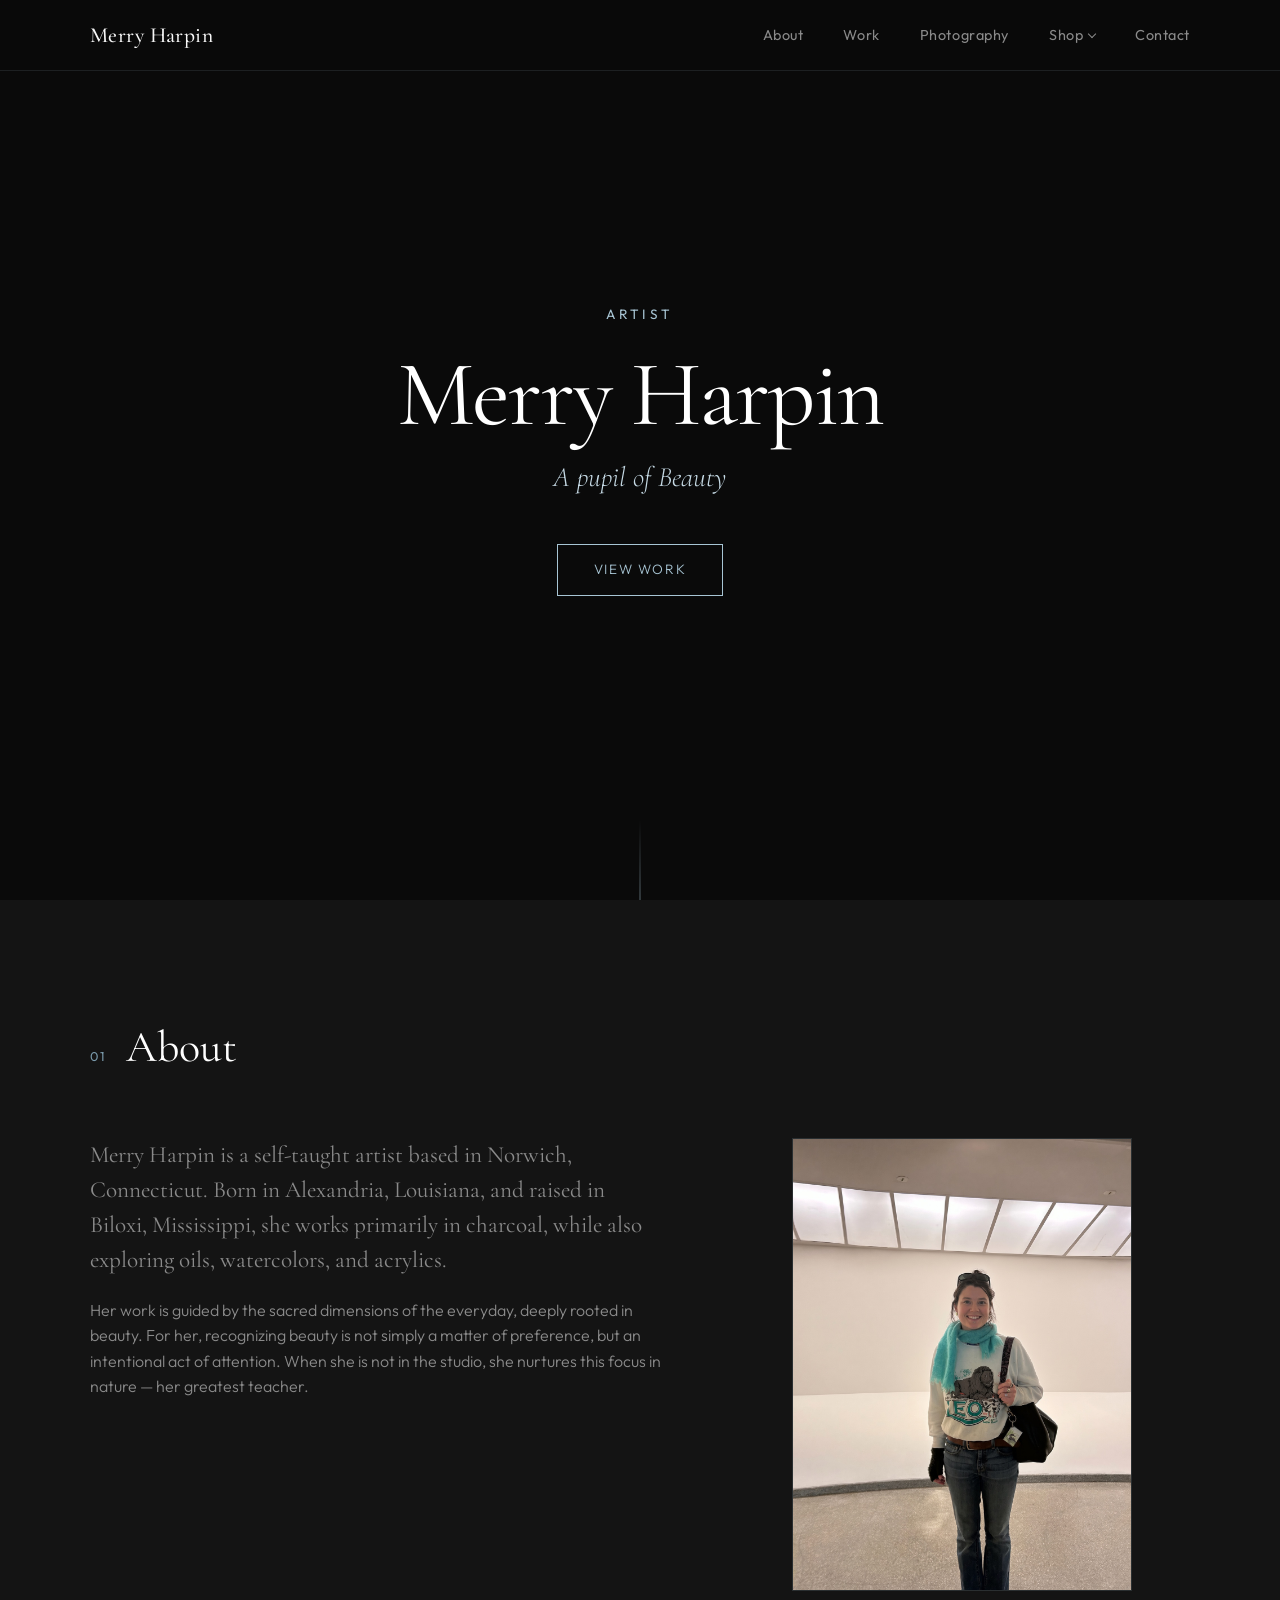
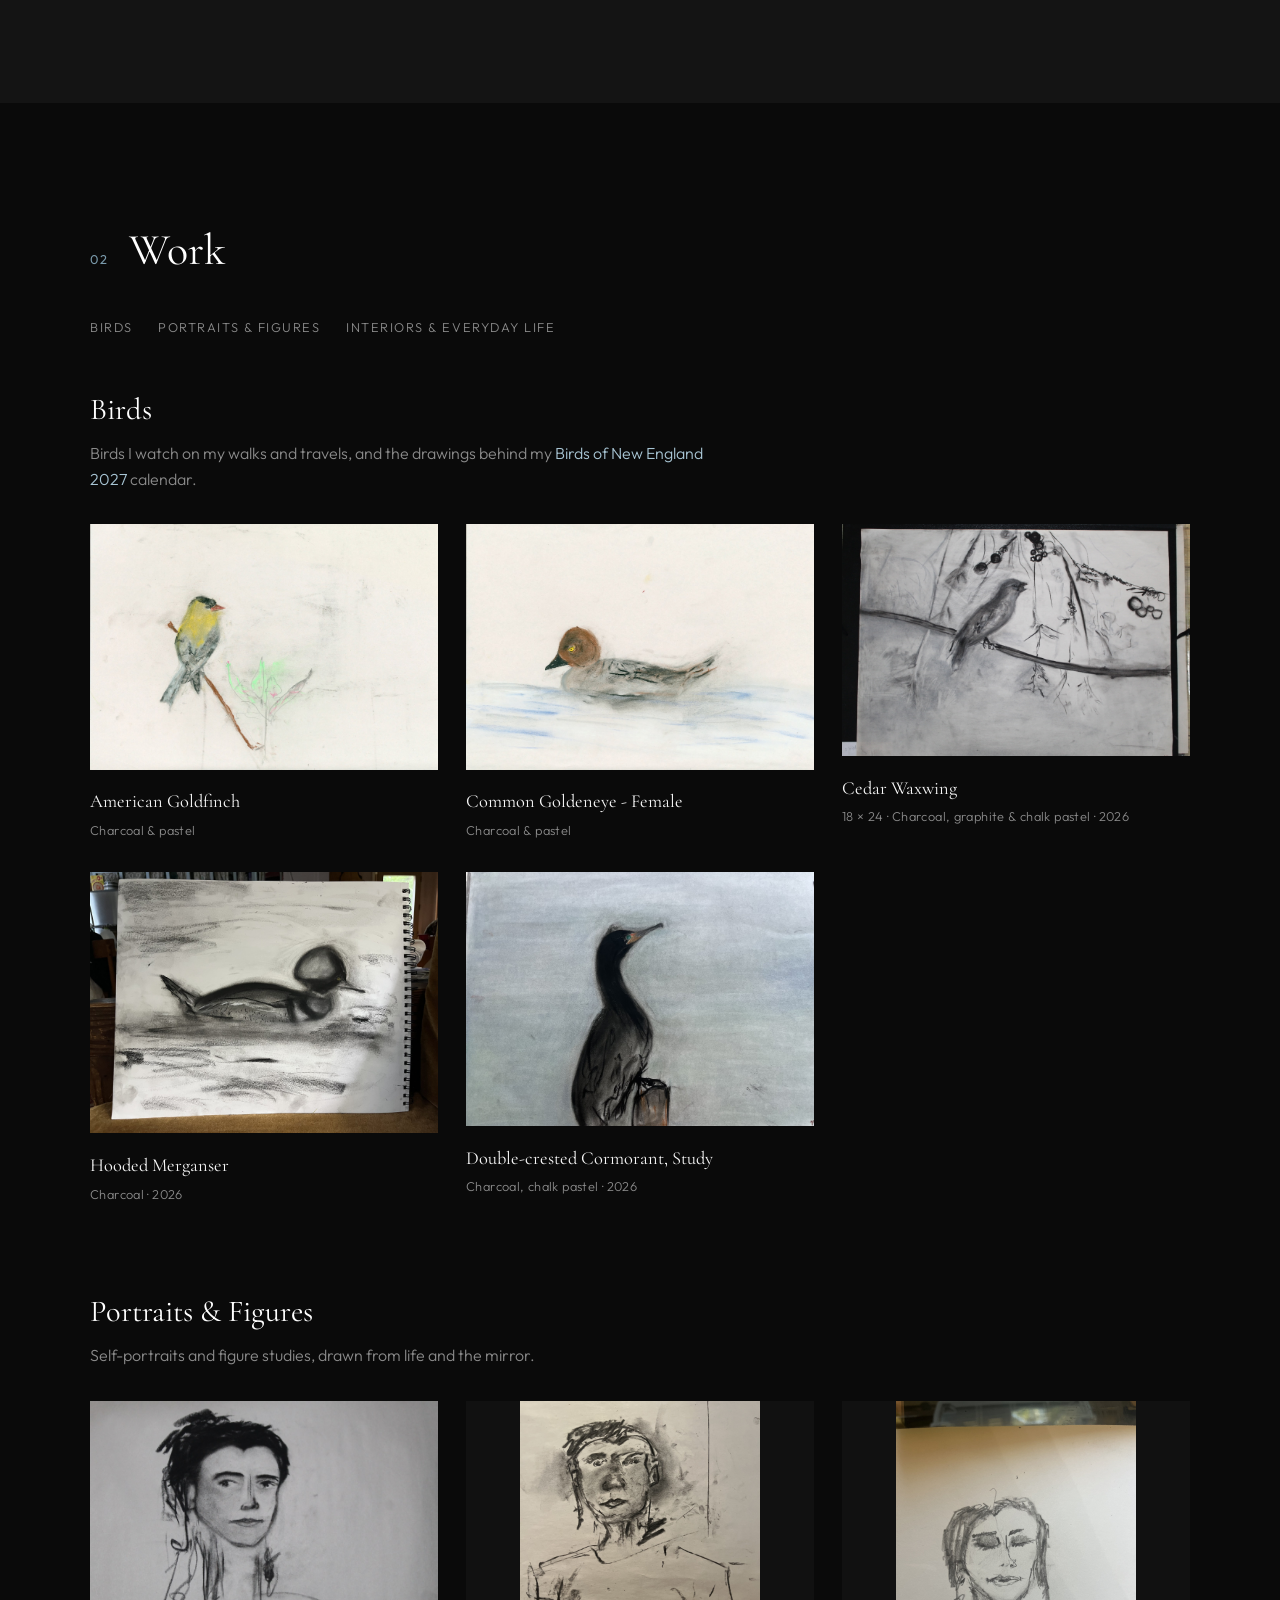
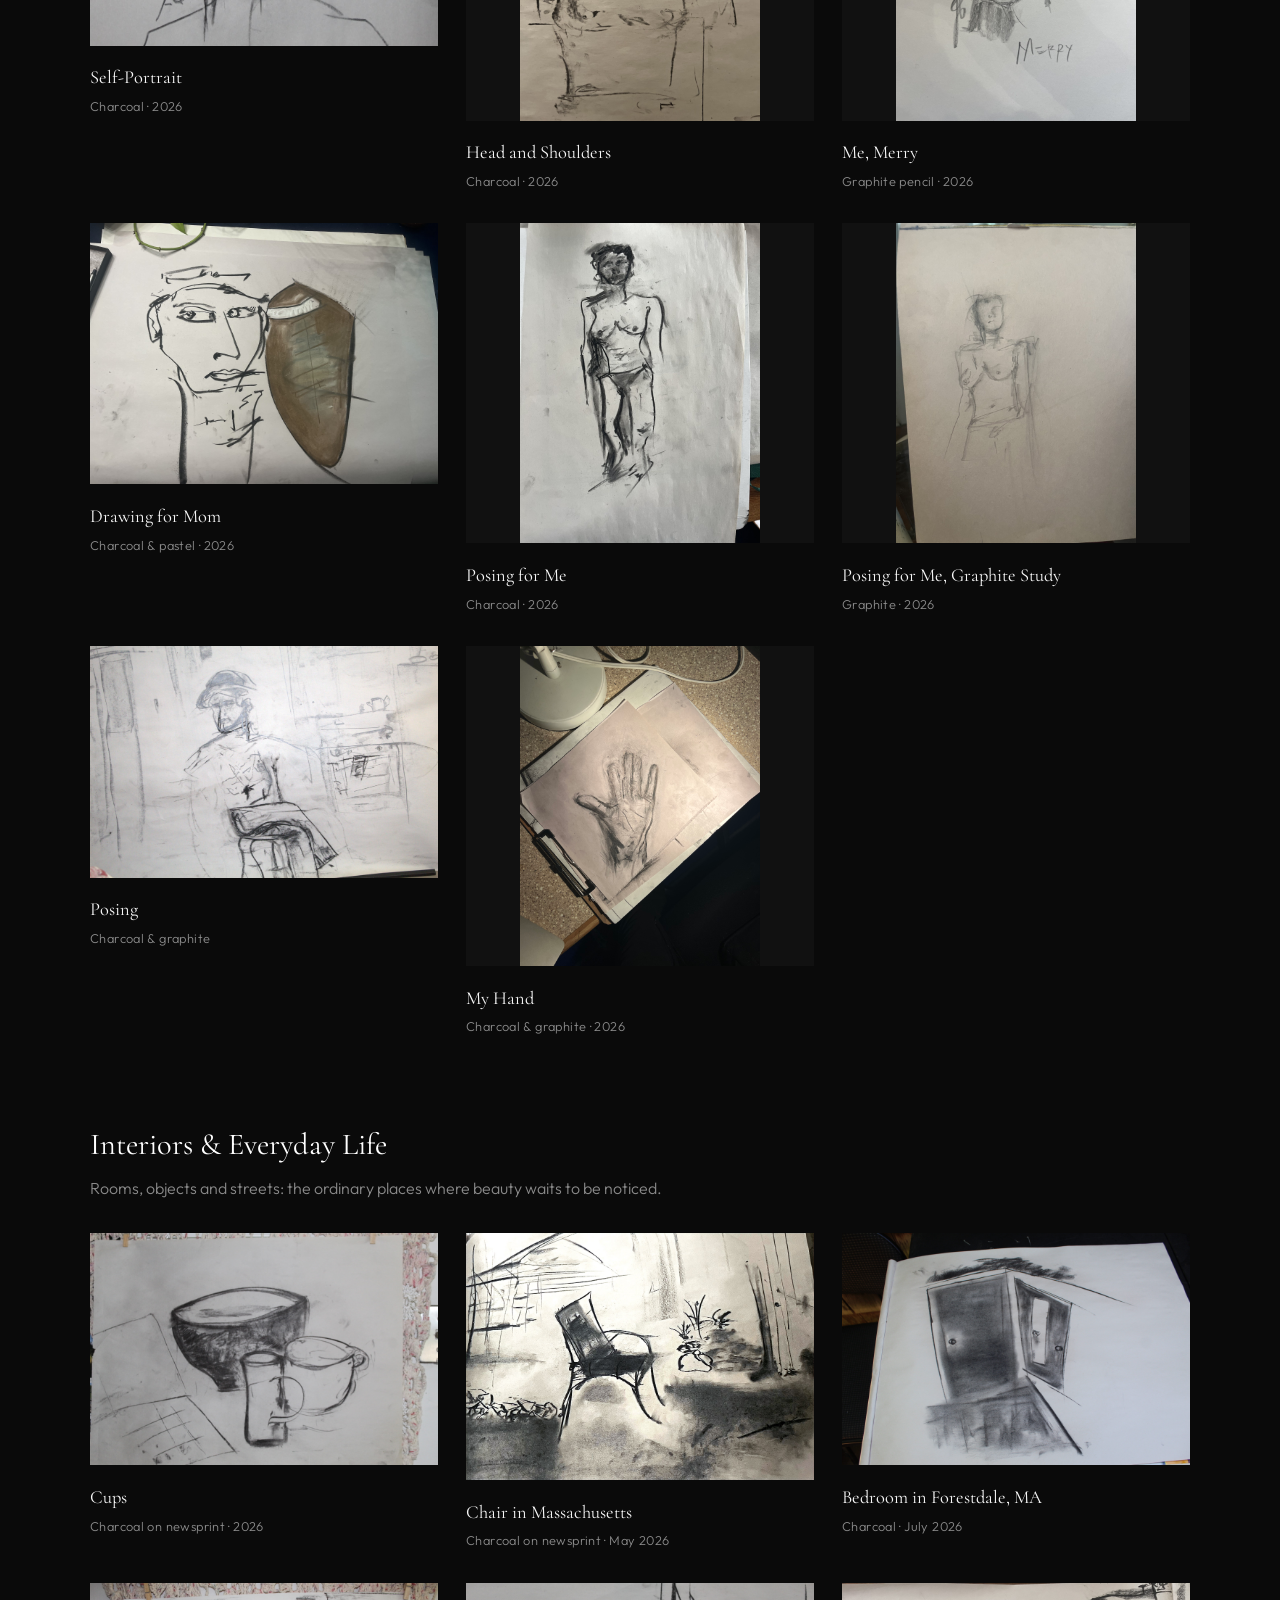
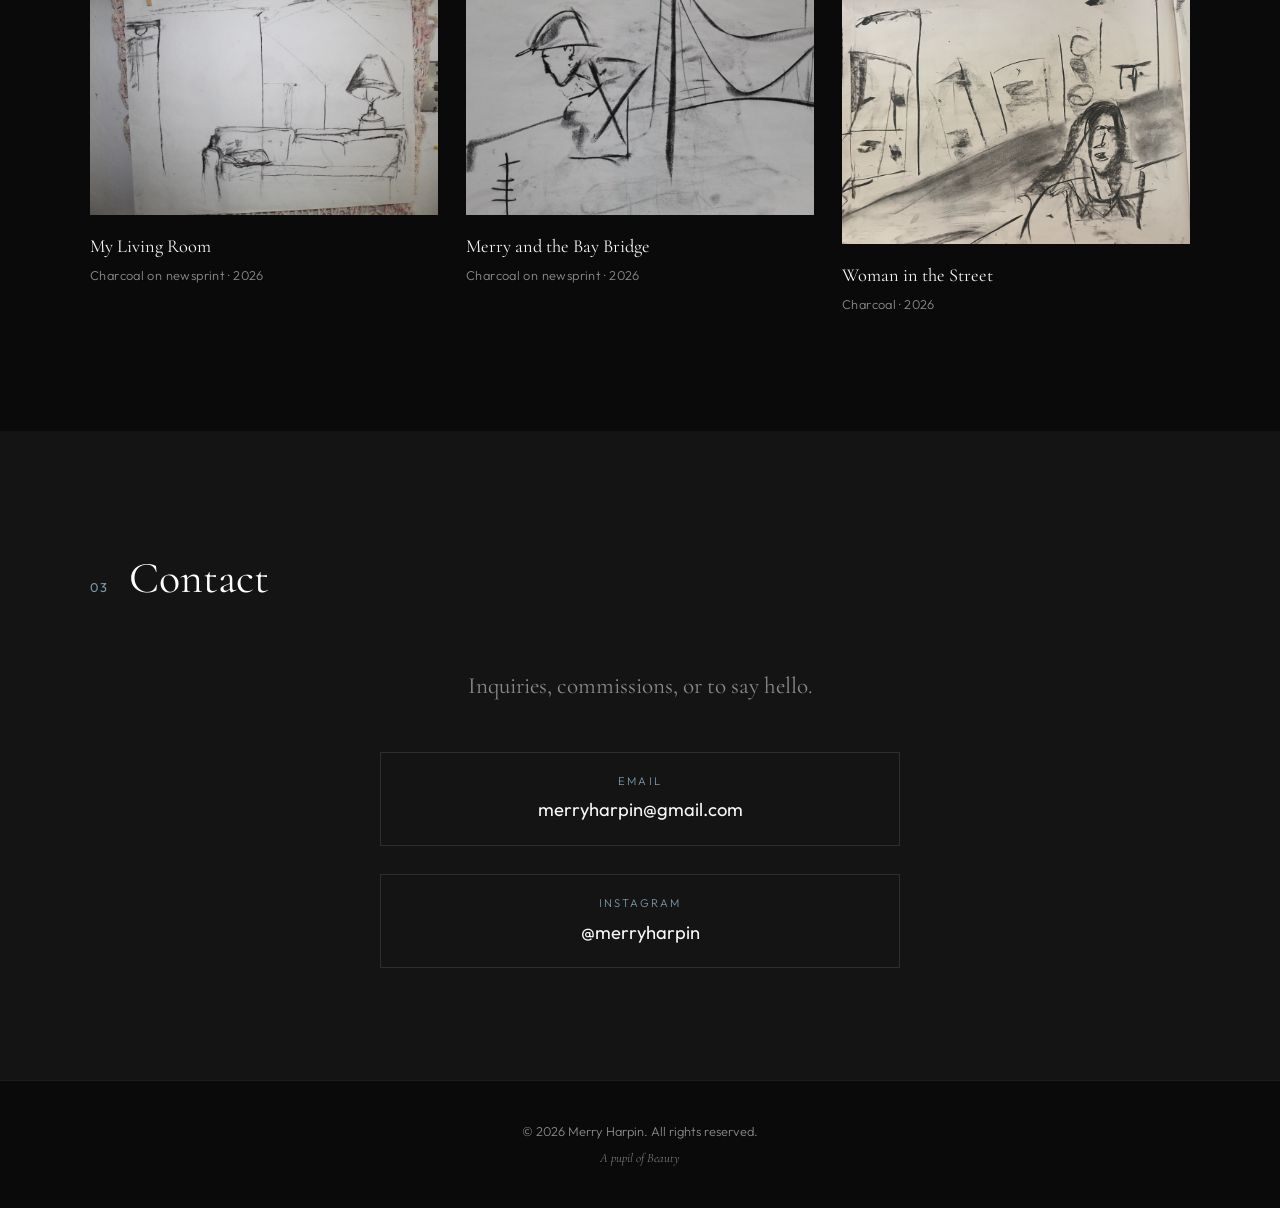
==== index.html @ 77cf849e "Update index.html" ====
<!DOCTYPE html>
<html lang="en">
<head>
  <!-- Google tag (gtag.js) -->
  <script async src="https://www.googletagmanager.com/gtag/js?id=G-B2RK9Q93P8"></script>
  <script>
    window.dataLayer = window.dataLayer || [];
    function gtag(){dataLayer.push(arguments);}
    gtag('js', new Date());
    gtag('config', 'G-B2RK9Q93P8');
  </script>
  <meta charset="UTF-8">
  <meta name="viewport" content="width=device-width, initial-scale=1.0">
  <title>Merry Harpin | Artist</title>
  <meta name="description" content="Merry Harpin — Artist. A pupil of Beauty. Original charcoal drawings and works.">
  <meta property="og:title" content="Merry Harpin | Artist">
  <meta property="og:description" content="A pupil of Beauty. Original charcoal drawings by Merry Harpin.">
  <meta property="og:image" content="https://merryharpin.com/images/IMG_1176.JPG">
  <meta property="og:url" content="https://merryharpin.com">
  <meta name="twitter:card" content="summary_large_image">
  <link rel="preconnect" href="https://fonts.googleapis.com">
  <link rel="preconnect" href="https://fonts.gstatic.com" crossorigin>
  <link href="https://fonts.googleapis.com/css2?family=Cormorant+Garamond:ital,wght@0,300;0,400;0,500;0,600;1,400&family=Outfit:wght@300;400;500&display=swap" rel="stylesheet">
  <link rel="stylesheet" href="styles.css">
  <style>
    /* Hover-to-see-detail image set (used for multi-view pieces) */
    .art-set { position: relative; display: block; overflow: hidden; }
    .art-set > img { display: block; width: 100%; }
    .art-set .art-layer {
      position: absolute; inset: 0; width: 100%; height: 100%;
      object-fit: cover; opacity: 0; transition: opacity .6s ease;
    }
    .art-badge {
      position: absolute; top: 10px; right: 10px;
      font-family: 'Outfit', sans-serif; font-size: .68rem; letter-spacing: .06em;
      text-transform: uppercase; color: #fff; background: rgba(10,10,10,.55);
      padding: 4px 9px; border-radius: 2px; opacity: 0;
      transition: opacity .4s ease; pointer-events: none;
    }
    .art-set:hover .art-badge { opacity: 1; }
    @media (hover: hover) {
      /* Multi-detail tiles cycle through two detail views */
      .art-set--cycle:hover .art-layer-1 { animation: artFade1 7s ease-in-out infinite; }
      .art-set--cycle:hover .art-layer-2 { animation: artFade2 7s ease-in-out infinite; }
      /* Single-detail tiles fade to the detail and hold while hovered */
      .art-set--single:hover .art-layer-1 { opacity: 1; }
    }
    @keyframes artFade1 {
      0%, 14% { opacity: 0; } 22%, 44% { opacity: 1; } 52%, 100% { opacity: 0; }
    }
    @keyframes artFade2 {
      0%, 52% { opacity: 0; } 60%, 84% { opacity: 1; } 92%, 100% { opacity: 0; }
    }
    /* Work collections */
    .collection-nav { display:flex; flex-wrap:wrap; gap:.6rem 1.6rem; margin:-1.5rem 0 3rem; }
    .collection-nav a { font-size:.8rem; letter-spacing:.12em; text-transform:uppercase; color:var(--gray); transition:color .25s ease; }
    .collection-nav a:hover { color:var(--pale-blue); }
    .collection { scroll-margin-top:90px; }
    .collection + .collection { margin-top:5rem; }
    .collection-header { margin-bottom:2rem; max-width:620px; }
    .collection-header h3 { font-family:var(--font-serif); font-size:1.9rem; font-weight:400; color:var(--white-pure); margin-bottom:.4rem; }
    .collection-header p { color:var(--gray); line-height:1.6; }
    .collection-header a { color:var(--pale-blue); }
  </style>
</head>
<body>
  <!-- Navigation -->
  <nav class="nav">
    <div class="nav-inner">
      <a href="index.html" class="logo">Merry Harpin</a>
      <ul class="nav-links">
       <li><a href="index.html#about">About</a></li>
<li><a href="index.html#work">Work</a></li>
<li><a href="photography.html">Photography</a></li>
        <li class="has-dropdown">
          <button class="dropdown-toggle" aria-haspopup="true" aria-expanded="false">Shop</button>
          <div class="dropdown-menu">
            <a href="shop.html">Original Drawings</a>
            <a href="calendar.html">Birds of New England</a>
            <a href="postcards.html">Bird Postcards</a>
          </div>
        </li>
        <li><a href="index.html#contact">Contact</a></li>
      </ul>
      <button class="menu-toggle" aria-label="Toggle menu">
        <span></span>
        <span></span>
      </button>
    </div>
  </nav>

  <!-- Hero -->
  <header id="home" class="hero">
    <div class="hero-content">
      <p class="hero-eyebrow">Artist</p>
      <h1>Merry Harpin</h1>
      <p class="hero-tagline">A pupil of Beauty</p>
      <a href="#work" class="btn">View Work</a>
    </div>
    <div class="hero-line"></div>
  </header>

  <!-- About -->
  <section id="about" class="section about">
    <div class="container">
      <div class="section-header">
        <span class="section-number">01</span>
        <h2>About</h2>
      </div>
      <div class="about-grid">
        <div class="about-text">
          <p class="lead">
Merry Harpin is a self-taught artist based in Norwich, Connecticut. Born in Alexandria, Louisiana, and raised in Biloxi, Mississippi, she works primarily in charcoal, while also exploring oils, watercolors, and acrylics.
</p>
<p>
Her work is guided by the sacred dimensions of the everyday, deeply rooted in beauty. For her, recognizing beauty is not simply a matter of preference, but an intentional act of attention. When she is not in the studio, she nurtures this focus in nature — her greatest teacher.
</p>
        </div>
        <div class="about-photo">
          <img src="images/xGOib.jpg" alt="Merry Harpin">
        </div>
      </div>
    </div>
  </section>

  <!-- Work -->
  <section id="work" class="section work">
    <div class="container">
      <div class="section-header">
        <span class="section-number">02</span>
        <h2>Work</h2>
      </div>
      <nav class="collection-nav" aria-label="Collections">
        <a href="#birds">Birds</a>
        <a href="#portraits">Portraits &amp; Figures</a>
        <a href="#everyday">Interiors &amp; Everyday Life</a>
      </nav>

      <!-- Collection: Birds -->
      <div class="collection" id="birds">
        <div class="collection-header">
          <h3>Birds</h3>
          <p>Birds I watch on my walks and travels, and the drawings behind my <a href="calendar.html">Birds of New England 2027</a> calendar.</p>
        </div>
        <div class="portfolio-grid">
          <article class="portfolio-item">
            <img src="images/bird-goldfinch-scan.jpg" alt="American goldfinch perched on a thin branch beside young leaves">
            <div class="portfolio-info">
              <h3>American Goldfinch</h3>
              <p>Charcoal &amp; pastel</p>
            </div>
          </article>
          <article class="portfolio-item">
            <img src="images/bird-duck-scan.jpg" alt="Duck with a brown head and yellow eye swimming on blue water">
            <div class="portfolio-info">
              <h3>Common Goldeneye - Female</h3>
              <p>Charcoal &amp; pastel</p>
            </div>
          </article>
          <article class="portfolio-item">
            <img src="images/IMG_1198.JPG" alt="Cedar waxwing perched on a branch with berries">
            <div class="portfolio-info">
              <h3>Cedar Waxwing</h3>
              <p>18 × 24 · Charcoal, graphite &amp; chalk pastel · 2026</p>
            </div>
          </article>
          <article class="portfolio-item">
            <div class="art-set art-set--single" aria-label="Hooded Merganser, with a detail view on hover">
              <img src="images/IMG_1662.jpg" alt="Hooded merganser swimming">
              <img src="images/IMG_1660.jpg" alt="Hooded merganser, detail" class="art-layer art-layer-1">
              <span class="art-badge" aria-hidden="true">＋ detail</span>
            </div>
            <div class="portfolio-info">
              <h3>Hooded Merganser</h3>
              <p>Charcoal · 2026</p>
            </div>
          </article>
          <article class="portfolio-item">
            <div class="art-set art-set--cycle" aria-label="Double-crested Cormorant study, with detail views on hover">
              <img src="images/IMG_1517.jpg" alt="Double-crested cormorant, charcoal study">
              <img src="images/IMG_1485.jpg" alt="Double-crested cormorant, head detail" class="art-layer art-layer-1">
              <img src="images/IMG_1482.jpg" alt="Double-crested cormorant, eye detail" class="art-layer art-layer-2">
              <span class="art-badge" aria-hidden="true">＋ detail</span>
            </div>
            <div class="portfolio-info">
              <h3>Double-crested Cormorant, Study</h3>
              <p>Charcoal, chalk pastel · 2026</p>
            </div>
          </article>
        </div>
      </div>

      <!-- Collection: Portraits & Figures -->
      <div class="collection" id="portraits">
        <div class="collection-header">
          <h3>Portraits &amp; Figures</h3>
          <p>Self-portraits and figure studies, drawn from life and the mirror.</p>
        </div>
        <div class="portfolio-grid">
          <article class="portfolio-item">
            <div class="art-set art-set--cycle" aria-label="Self-Portrait, with detail views on hover">
              <img src="images/IMG_1381_2.jpg" alt="Self-portrait in charcoal">
              <img src="images/IMG_1373.JPG" alt="Self-portrait, eyes detail" class="art-layer art-layer-1">
              <img src="images/IMG_1372.JPG" alt="Self-portrait, nose and mouth detail" class="art-layer art-layer-2">
              <span class="art-badge" aria-hidden="true">＋ detail</span>
            </div>
            <div class="portfolio-info">
              <h3>Self-Portrait</h3>
              <p>Charcoal · 2026</p>
            </div>
          </article>
          <article class="portfolio-item">
            <img src="images/IMG_1256.jpg" alt="Head and shoulders portrait in charcoal">
            <div class="portfolio-info">
              <h3>Head and Shoulders</h3>
              <p>Charcoal · 2026</p>
            </div>
          </article>
          <article class="portfolio-item">
            <img src="images/IMG_0084.jpg" alt="Self-portrait in graphite, signed Merry">
            <div class="portfolio-info">
              <h3>Me, Merry</h3>
              <p>Graphite pencil · 2026</p>
            </div>
          </article>
          <article class="portfolio-item">
            <img src="images/IMG_9840.jpg" alt="Line portrait with a brown pastel shape beside the face">
            <div class="portfolio-info">
              <h3>Drawing for Mom</h3>
              <p>Charcoal &amp; pastel · 2026</p>
            </div>
          </article>
          <article class="portfolio-item">
            <img src="images/IMG_1437_2.jpg" alt="Standing figure study in charcoal">
            <div class="portfolio-info">
              <h3>Posing for Me</h3>
              <p>Charcoal · 2026</p>
            </div>
          </article>
          <article class="portfolio-item">
            <img src="images/IMG_1972.jpg" alt="Standing figure study in graphite">
            <div class="portfolio-info">
              <h3>Posing for Me, Graphite Study</h3>
              <p>Graphite · 2026</p>
            </div>
          </article>
          <article class="portfolio-item">
            <img src="images/IMG_1053.jpg" alt="Seated figure in a kitchen">
            <div class="portfolio-info">
              <h3>Posing</h3>
              <p>Charcoal &amp; graphite</p>
            </div>
          </article>
          <article class="portfolio-item">
            <img src="images/hand-study.jpeg" alt="Study of the artist's hand">
            <div class="portfolio-info">
              <h3>My Hand</h3>
              <p>Charcoal &amp; graphite · 2026</p>
            </div>
          </article>
        </div>
      </div>

      <!-- Collection: Interiors & Everyday Life -->
      <div class="collection" id="everyday">
        <div class="collection-header">
          <h3>Interiors &amp; Everyday Life</h3>
          <p>Rooms, objects and streets: the ordinary places where beauty waits to be noticed.</p>
        </div>
        <div class="portfolio-grid">
          <article class="portfolio-item">
            <img src="images/IMG_1176.JPG" alt="Cups on a table, charcoal on newsprint">
            <div class="portfolio-info">
              <h3>Cups</h3>
              <p>Charcoal on newsprint · 2026</p>
            </div>
          </article>
          <article class="portfolio-item">
            <img src="images/chair-in-massachusetts.jpg" alt="A chair in a Massachusetts room">
            <div class="portfolio-info">
              <h3>Chair in Massachusetts</h3>
              <p>Charcoal on newsprint · May 2026</p>
            </div>
          </article>
          <article class="portfolio-item">
            <img src="images/IMG_1062.JPG" alt="Bedroom interior in Forestdale, Massachusetts">
            <div class="portfolio-info">
              <h3>Bedroom in Forestdale, MA</h3>
              <p>Charcoal · July 2026</p>
            </div>
          </article>
          <article class="portfolio-item">
            <img src="images/IMG_1186.JPG" alt="The artist's living room">
            <div class="portfolio-info">
              <h3>My Living Room</h3>
              <p>Charcoal on newsprint · 2026</p>
            </div>
          </article>
          <article class="portfolio-item">
            <img src="images/IMG_1210.JPG" alt="Figure in a hat in front of the Bay Bridge">
            <div class="portfolio-info">
              <h3>Merry and the Bay Bridge</h3>
              <p>Charcoal on newsprint · 2026</p>
            </div>
          </article>
          <article class="portfolio-item">
            <img src="images/IMG_0734_2.jpg" alt="Woman walking on a city street">
            <div class="portfolio-info">
              <h3>Woman in the Street</h3>
              <p>Charcoal · 2026</p>
            </div>
          </article>
        </div>
      </div>
    </div>
  </section>

  <!-- Contact -->
  <section id="contact" class="section contact">
    <div class="container">
      <div class="section-header">
        <span class="section-number">03</span>
        <h2>Contact</h2>
      </div>
      <div class="contact-content">
        <p class="lead">Inquiries, commissions, or to say hello.</p>
        <div class="contact-details">
          <a href="mailto:merryharpin@gmail.com" class="contact-link">
            <span class="contact-label">Email</span>
            <span class="contact-value">merryharpin@gmail.com</span>
          </a>
          <a href="https://instagram.com/merryharpin" target="_blank" rel="noopener" class="contact-link">
            <span class="contact-label">Instagram</span>
            <span class="contact-value">@merryharpin</span>
          </a>
        </div>
      </div>
    </div>
  </section>

  <!-- Footer -->
  <footer class="footer">
    <div class="container">
      <p>© 2026 Merry Harpin. All rights reserved.</p>
      <p class="footer-note">A pupil of Beauty</p>
    </div>
  </footer>

  <script>
    const toggle = document.querySelector('.menu-toggle');
    const navLinks = document.querySelector('.nav-links');
    toggle.addEventListener('click', () => {
      navLinks.classList.toggle('open');
      toggle.classList.toggle('active');
    });

    const dropdown = document.querySelector('.has-dropdown');
    const dropdownToggle = document.querySelector('.dropdown-toggle');
    if (dropdownToggle) {
      dropdownToggle.addEventListener('click', (e) => {
        e.stopPropagation();
        dropdown.classList.toggle('open');
        dropdownToggle.setAttribute('aria-expanded', dropdown.classList.contains('open'));
      });
      document.addEventListener('click', (e) => {
        if (!dropdown.contains(e.target)) {
          dropdown.classList.remove('open');
          dropdownToggle.setAttribute('aria-expanded', 'false');
        }
      });
    }

    document.querySelectorAll('.nav-links a').forEach(link => {
      link.addEventListener('click', () => {
        navLinks.classList.remove('open');
        toggle.classList.remove('active');
      });
    });
  </script>
</body>
</html>
---- styles.css ----
/* ============================================
   Merry Harpin — Artist Website
   Colors: Black, White, Pale Blue
   Easy to edit — change values below
   ============================================ */

:root {
  /* Color palette — edit these to change the whole site */
  --black: #0a0a0a;
  --black-soft: #141414;
  --white: #f7f7f7;
  --white-pure: #ffffff;
  --pale-blue: #a8c5d4;
  --pale-blue-soft: #c5d9e4;
  --pale-blue-muted: #7a9aab;
  --gray: #8a8a8a;
  --gray-dark: #2a2a2a;

  /* Typography */
  --font-serif: 'Cormorant Garamond', Georgia, serif;
  --font-sans: 'Outfit', system-ui, sans-serif;

  /* Spacing */
  --section-padding: 7rem 0;
  --container-max: 1100px;
}

/* Reset & Base */
*, *::before, *::after {
  box-sizing: border-box;
  margin: 0;
  padding: 0;
}

html {
  scroll-behavior: smooth;
}

body {
  background-color: var(--black);
  color: var(--white);
  font-family: var(--font-sans);
  font-weight: 300;
  line-height: 1.6;
  font-size: 16px;
  -webkit-font-smoothing: antialiased;
}

img {
  max-width: 100%;
  display: block;
}

a {
  color: inherit;
  text-decoration: none;
}

ul {
  list-style: none;
}

/* Container */
.container {
  width: 90%;
  max-width: var(--container-max);
  margin: 0 auto;
}

/* ========== NAVIGATION ========== */
.nav {
  position: fixed;
  top: 0;
  left: 0;
  right: 0;
  z-index: 100;
  background: rgba(10, 10, 10, 0.85);
  backdrop-filter: blur(12px);
  border-bottom: 1px solid rgba(168, 197, 212, 0.12);
}
.nav-inner {
  width: 90%;
  max-width: var(--container-max);
  margin: 0 auto;
  display: flex;
  align-items: center;
  justify-content: space-between;
  height: 70px;
}
.logo {
  font-family: var(--font-serif);
  font-size: 1.35rem;
  font-weight: 500;
  letter-spacing: 0.02em;
  color: var(--white);
}

.nav-links {
  display: flex;
  gap: 2.5rem;
}

.nav-links a {
  font-size: 0.9rem;
  font-weight: 400;
  letter-spacing: 0.04em;
  color: var(--gray);
  transition: color 0.25s ease;
}

.nav-links a:hover {
  color: var(--pale-blue);
}

/* Mobile menu button */
.menu-toggle {
  display: none;
  background: none;
  border: none;
  cursor: pointer;
  width: 28px;
  height: 20px;
  position: relative;
}

.menu-toggle span {
  display: block;
  width: 100%;
  height: 1.5px;
  background: var(--white);
  position: absolute;
  left: 0;
  transition: 0.3s ease;
}

.menu-toggle span:first-child {
  top: 4px;
}

.menu-toggle span:last-child {
  bottom: 4px;
}

.menu-toggle.active span:first-child {
  top: 9px;
  transform: rotate(45deg);
}

.menu-toggle.active span:last-child {
  bottom: 9px;
  transform: rotate(-45deg);
}

/* ========== HERO ========== */
.hero {
  min-height: 100vh;
  display: flex;
  flex-direction: column;
  justify-content: center;
  align-items: center;
  text-align: center;
  padding: 0 1.5rem;
  position: relative;
}

.hero-content {
  max-width: 700px;
}

.hero-eyebrow {
  font-size: 0.85rem;
  letter-spacing: 0.25em;
  text-transform: uppercase;
  color: var(--pale-blue);
  margin-bottom: 1.25rem;
  font-weight: 400;
}

.hero h1 {
  font-family: var(--font-serif);
  font-size: clamp(3.2rem, 9vw, 5.8rem);
  font-weight: 400;
  line-height: 1.05;
  letter-spacing: -0.02em;
  margin-bottom: 0.75rem;
  color: var(--white-pure);
}

.hero-tagline {
  font-family: var(--font-serif);
  font-size: clamp(1.25rem, 3vw, 1.75rem);
  font-style: italic;
  font-weight: 300;
  color: var(--pale-blue-soft);
  margin-bottom: 2.75rem;
}

.btn {
  display: inline-block;
  padding: 0.9rem 2.2rem;
  border: 1px solid var(--pale-blue);
  color: var(--pale-blue);
  font-size: 0.85rem;
  letter-spacing: 0.12em;
  text-transform: uppercase;
  transition: all 0.3s ease;
}

.btn:hover {
  background: var(--pale-blue);
  color: var(--black);
}

.hero-line {
  position: absolute;
  bottom: 0;
  left: 50%;
  transform: translateX(-50%);
  width: 1px;
  height: 80px;
  background: linear-gradient(to bottom, transparent, var(--pale-blue));
  opacity: 0.5;
}

/* ========== SECTIONS ========== */
.section {
  padding: var(--section-padding);
}

.section-header {
  margin-bottom: 3.5rem;
  display: flex;
  align-items: baseline;
  gap: 1.25rem;
}

.section-number {
  font-size: 0.8rem;
  letter-spacing: 0.15em;
  color: var(--pale-blue-muted);
  font-weight: 400;
}

.section-header h2 {
  font-family: var(--font-serif);
  font-size: clamp(2rem, 4vw, 2.75rem);
  font-weight: 400;
  color: var(--white-pure);
}

/* ========== ABOUT ========== */
.about {
  background: var(--black-soft);
}

.about-grid {
  display: grid;
  grid-template-columns: 1.6fr 1fr;
  gap: 4rem;
  align-items: start;
}
.about-photo img {
  width: 100%;
  max-width: 340px;
  display: block;
  border: 1px solid rgba(168, 197, 212, 0.15);
}
.lead {
  font-family: var(--font-serif);
  font-size: 1.45rem;
  line-height: 1.5;
  color: var(--white);
  margin-bottom: 1.5rem;
  font-weight: 400;
}

.about-text p {
  color: var(--gray);
  margin-bottom: 1.25rem;
  max-width: 52ch;
}

.about-text p:last-child {
  margin-bottom: 0;
}

.about-meta {
  display: flex;
  flex-direction: column;
  gap: 2rem;
  padding-top: 0.5rem;
}

.meta-item {
  display: flex;
  flex-direction: column;
  gap: 0.35rem;
}

.meta-label {
  font-size: 0.75rem;
  letter-spacing: 0.15em;
  text-transform: uppercase;
  color: var(--pale-blue-muted);
}

.meta-value,
.meta-item a {
  font-size: 1rem;
  color: var(--white);
}

.meta-item a:hover {
  color: var(--pale-blue);
}

/* ========== WORK / PORTFOLIO ========== */
.portfolio-grid {
  display: grid;
  grid-template-columns: repeat(3, 1fr);
  gap: 1.75rem;
}

.portfolio-item {
  group: true;
}

.portfolio-placeholder {
  aspect-ratio: 4 / 5;
  background: var(--gray-dark);
  border: 1px solid rgba(168, 197, 212, 0.15);
  display: flex;
  flex-direction: column;
  align-items: center;
  justify-content: center;
  gap: 0.5rem;
  color: var(--gray);
  transition: border-color 0.3s ease, background 0.3s ease;
}

.portfolio-item:hover .portfolio-placeholder {
  border-color: var(--pale-blue);
  background: #1a1a1a;
}

.portfolio-placeholder span {
  font-size: 0.9rem;
  letter-spacing: 0.03em;
}

.portfolio-placeholder small {
  font-size: 0.75rem;
  color: var(--pale-blue-muted);
}

/* When you add real images, style them like this: */
.portfolio-item img {
  width: 100%;
  max-height: 320px;
  object-fit: contain;
  background: #111;
  display: block;
  transition: transform 0.5s ease;
}

.portfolio-item:hover img {
  transform: scale(1.03);
}

.portfolio-info {
  padding: 1.1rem 0 0.25rem;
}

.portfolio-info h3 {
  font-family: var(--font-serif);
  font-size: 1.15rem;
  font-weight: 400;
  margin-bottom: 0.2rem;
  color: var(--white);
}

.portfolio-info p {
  font-size: 0.8rem;
  color: var(--gray);
  letter-spacing: 0.03em;
}

/* ========== CONTACT ========== */
.contact {
  background: var(--black-soft);
  text-align: center;
}

.contact-content {
  max-width: 520px;
  margin: 0 auto;
}

.contact .lead {
  margin-bottom: 3rem;
  color: var(--gray);
}

.contact-details {
  display: flex;
  flex-direction: column;
  gap: 1.75rem;
}

.contact-link {
  display: flex;
  flex-direction: column;
  gap: 0.3rem;
  padding: 1.25rem;
  border: 1px solid rgba(168, 197, 212, 0.15);
  transition: border-color 0.3s ease, background 0.3s ease;
}

.contact-link:hover {
  border-color: var(--pale-blue);
  background: rgba(168, 197, 212, 0.05);
}

.contact-label {
  font-size: 0.7rem;
  letter-spacing: 0.18em;
  text-transform: uppercase;
  color: var(--pale-blue-muted);
}

.contact-value {
  font-size: 1.15rem;
  color: var(--white);
  font-weight: 400;
}

/* ========== FOOTER ========== */
.footer {
  padding: 2.5rem 0;
  border-top: 1px solid rgba(168, 197, 212, 0.1);
  text-align: center;
}

.footer p {
  font-size: 0.8rem;
  color: var(--gray);
}

.footer-note {
  margin-top: 0.4rem;
  font-family: var(--font-serif);
  font-style: italic;
  color: var(--pale-blue-muted);
}

/* ========== RESPONSIVE ========== */
@media (max-width: 900px) {
  .about-grid {
    grid-template-columns: 1fr;
    gap: 2.5rem;
  }

  .about-photo {
    order: -1;
    margin-bottom: 1.5rem;
  }

  .about-photo img {
    max-width: 280px;
    margin: 0 auto;
  }

  .portfolio-grid {
    grid-template-columns: repeat(2, 1fr);
  }
}

@media (max-width: 680px) {
  :root {
    --section-padding: 5rem 0;
  }

  .menu-toggle {
    display: block;
  }

  .nav-links {
    position: fixed;
    top: 70px;
    left: 0;
    right: 0;
    background: var(--black);
    flex-direction: column;
    align-items: center;
    padding: 2rem 0;
    gap: 1.5rem;
    border-bottom: 1px solid rgba(168, 197, 212, 0.12);
    transform: translateY(-120%);
    opacity: 0;
    pointer-events: none;
    transition: 0.35s ease;
  }

  .nav-links.open {
    transform: translateY(0);
    opacity: 1;
    pointer-events: auto;
  }

  .portfolio-grid {
    grid-template-columns: 1fr;
    gap: 2rem;
  }

  .hero-line {
    height: 50px;
  }
}

/* Small helper for when images are added */
.portfolio-item {
  overflow: hidden;
}
/* ========== SHOP DROPDOWN ========== */
.has-dropdown {
  position: relative;
}
.dropdown-toggle {
  cursor: pointer;
  background: none;
  border: none;
  font-family: var(--font-sans);
  font-size: 0.9rem;
  font-weight: 400;
  letter-spacing: 0.04em;
  color: var(--gray);
  transition: color 0.25s ease;
  display: inline-flex;
  align-items: center;
  gap: 0.35rem;
}
.dropdown-toggle:hover,
.has-dropdown:hover .dropdown-toggle {
  color: var(--pale-blue);
}
.dropdown-toggle::after {
  content: '';
  width: 6px;
  height: 6px;
  border-right: 1.5px solid currentColor;
  border-bottom: 1.5px solid currentColor;
  transform: rotate(45deg);
  transition: transform 0.25s ease;
  margin-top: -3px;
}
.has-dropdown.open .dropdown-toggle::after {
  transform: rotate(-135deg);
  margin-top: 2px;
}
.dropdown-menu {
  position: absolute;
  top: calc(100% + 0.75rem);
  left: 50%;
  transform: translateX(-50%) translateY(-8px);
  background: rgba(10, 10, 10, 0.95);
  backdrop-filter: blur(12px);
  border: 1px solid rgba(168, 197, 212, 0.12);
  padding: 0.6rem 0;
  min-width: 210px;
  display: flex;
  flex-direction: column;
  gap: 0;
  opacity: 0;
  pointer-events: none;
  transition: opacity 0.25s ease, transform 0.25s ease;
}
.has-dropdown:hover .dropdown-menu,
.has-dropdown.open .dropdown-menu {
  opacity: 1;
  pointer-events: auto;
  transform: translateX(-50%) translateY(0);
}
.dropdown-menu a {
  padding: 0.65rem 1.4rem;
  font-size: 0.88rem;
  white-space: nowrap;
  color: var(--gray);
  transition: color 0.25s ease, background 0.25s ease;
}
.dropdown-menu a:hover {
  color: var(--pale-blue);
  background: rgba(168, 197, 212, 0.06);
}

@media (max-width: 680px) {
  .dropdown-toggle {
    font-size: 0.9rem;
  }
  .dropdown-menu {
    position: static;
    transform: none;
    opacity: 1;
    pointer-events: auto;
    background: none;
    border: none;
    backdrop-filter: none;
    padding: 0.75rem 0 0;
    min-width: 0;
    align-items: center;
    gap: 1rem;
  }
  .dropdown-toggle::after {
    display: none;
  }
}
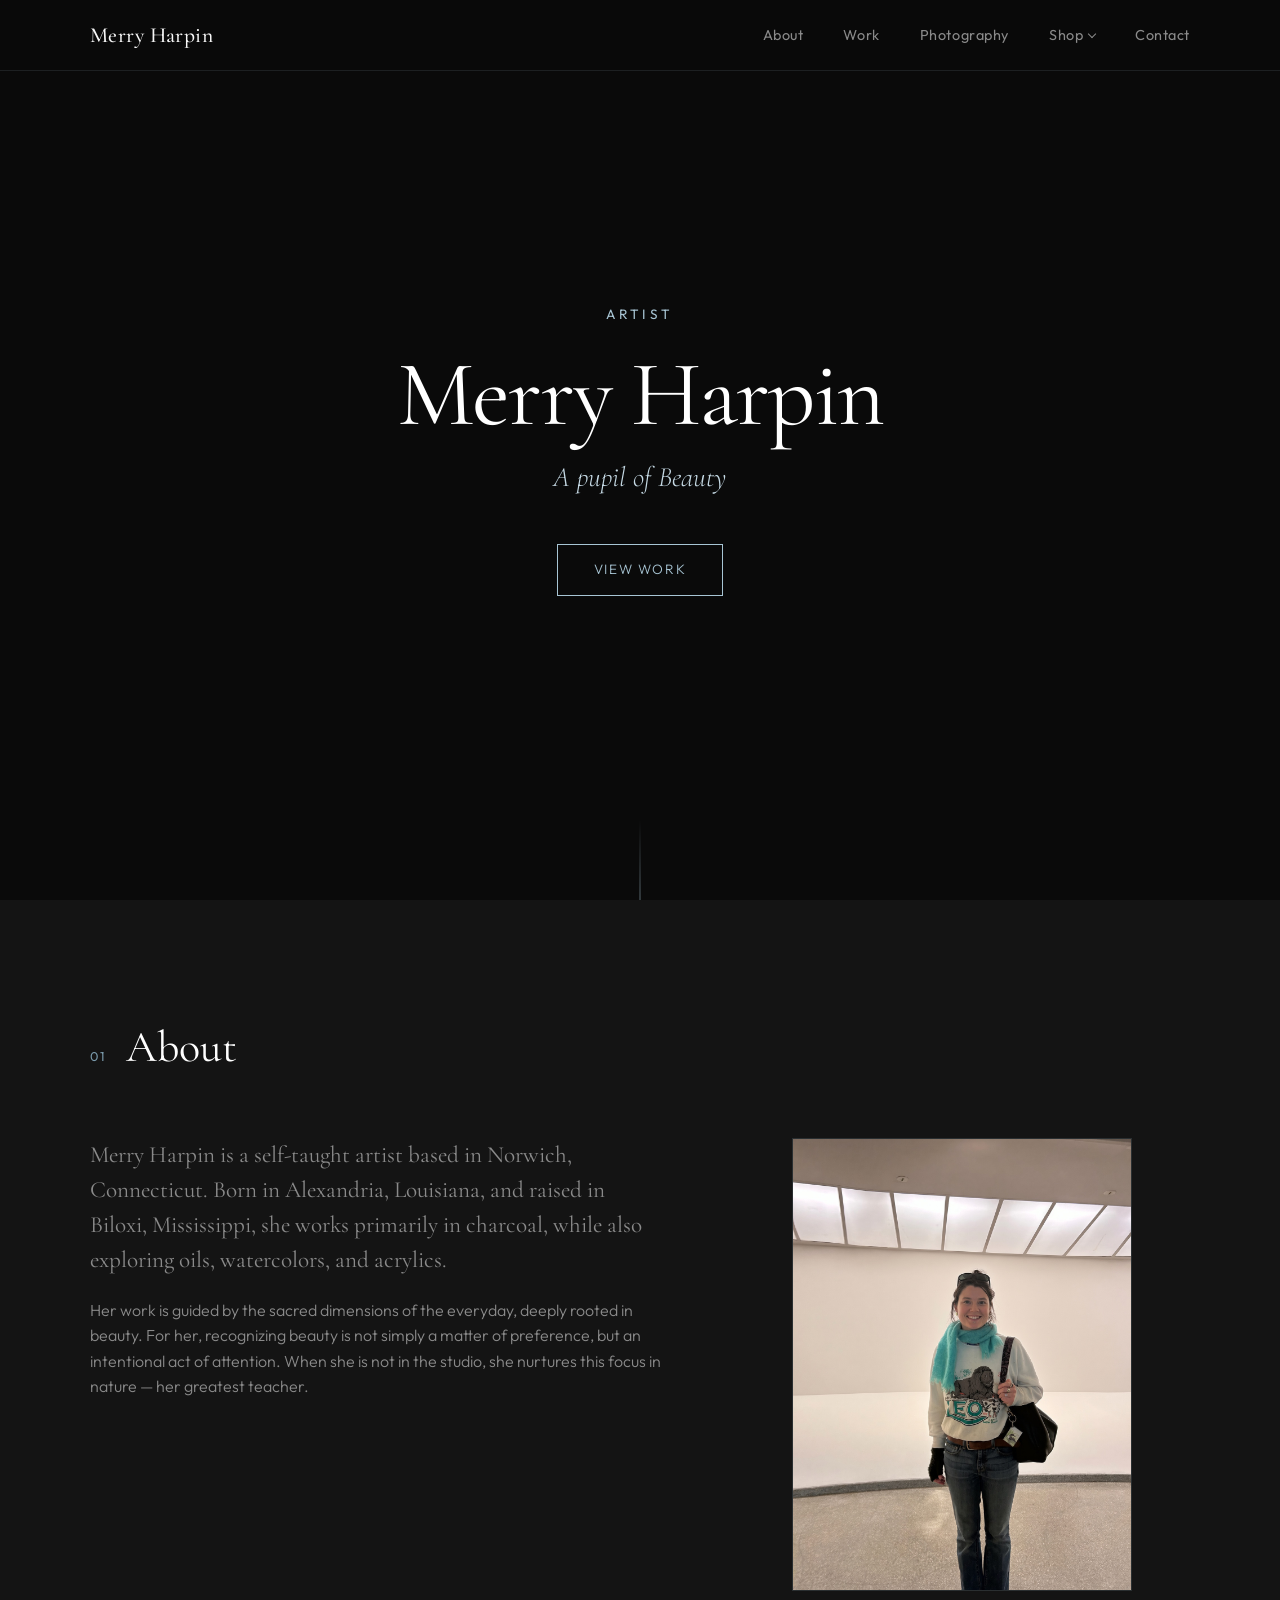
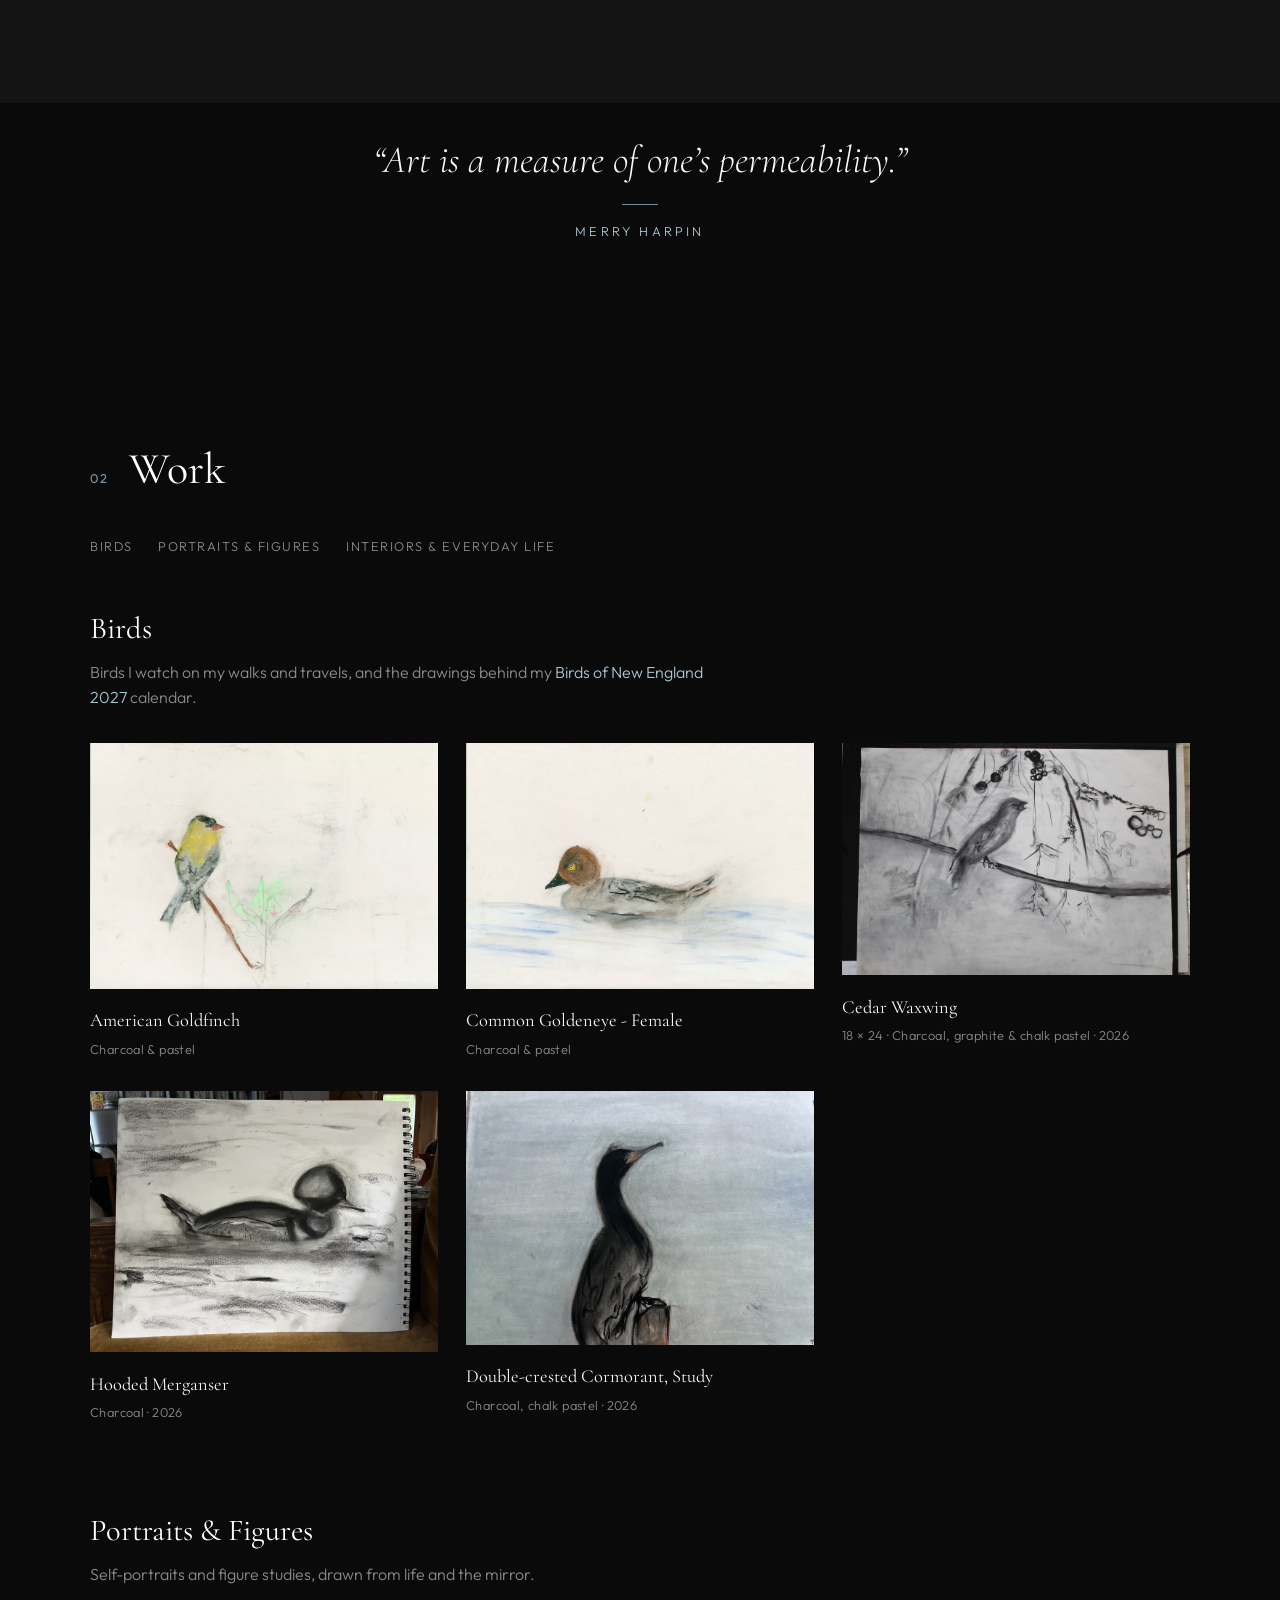
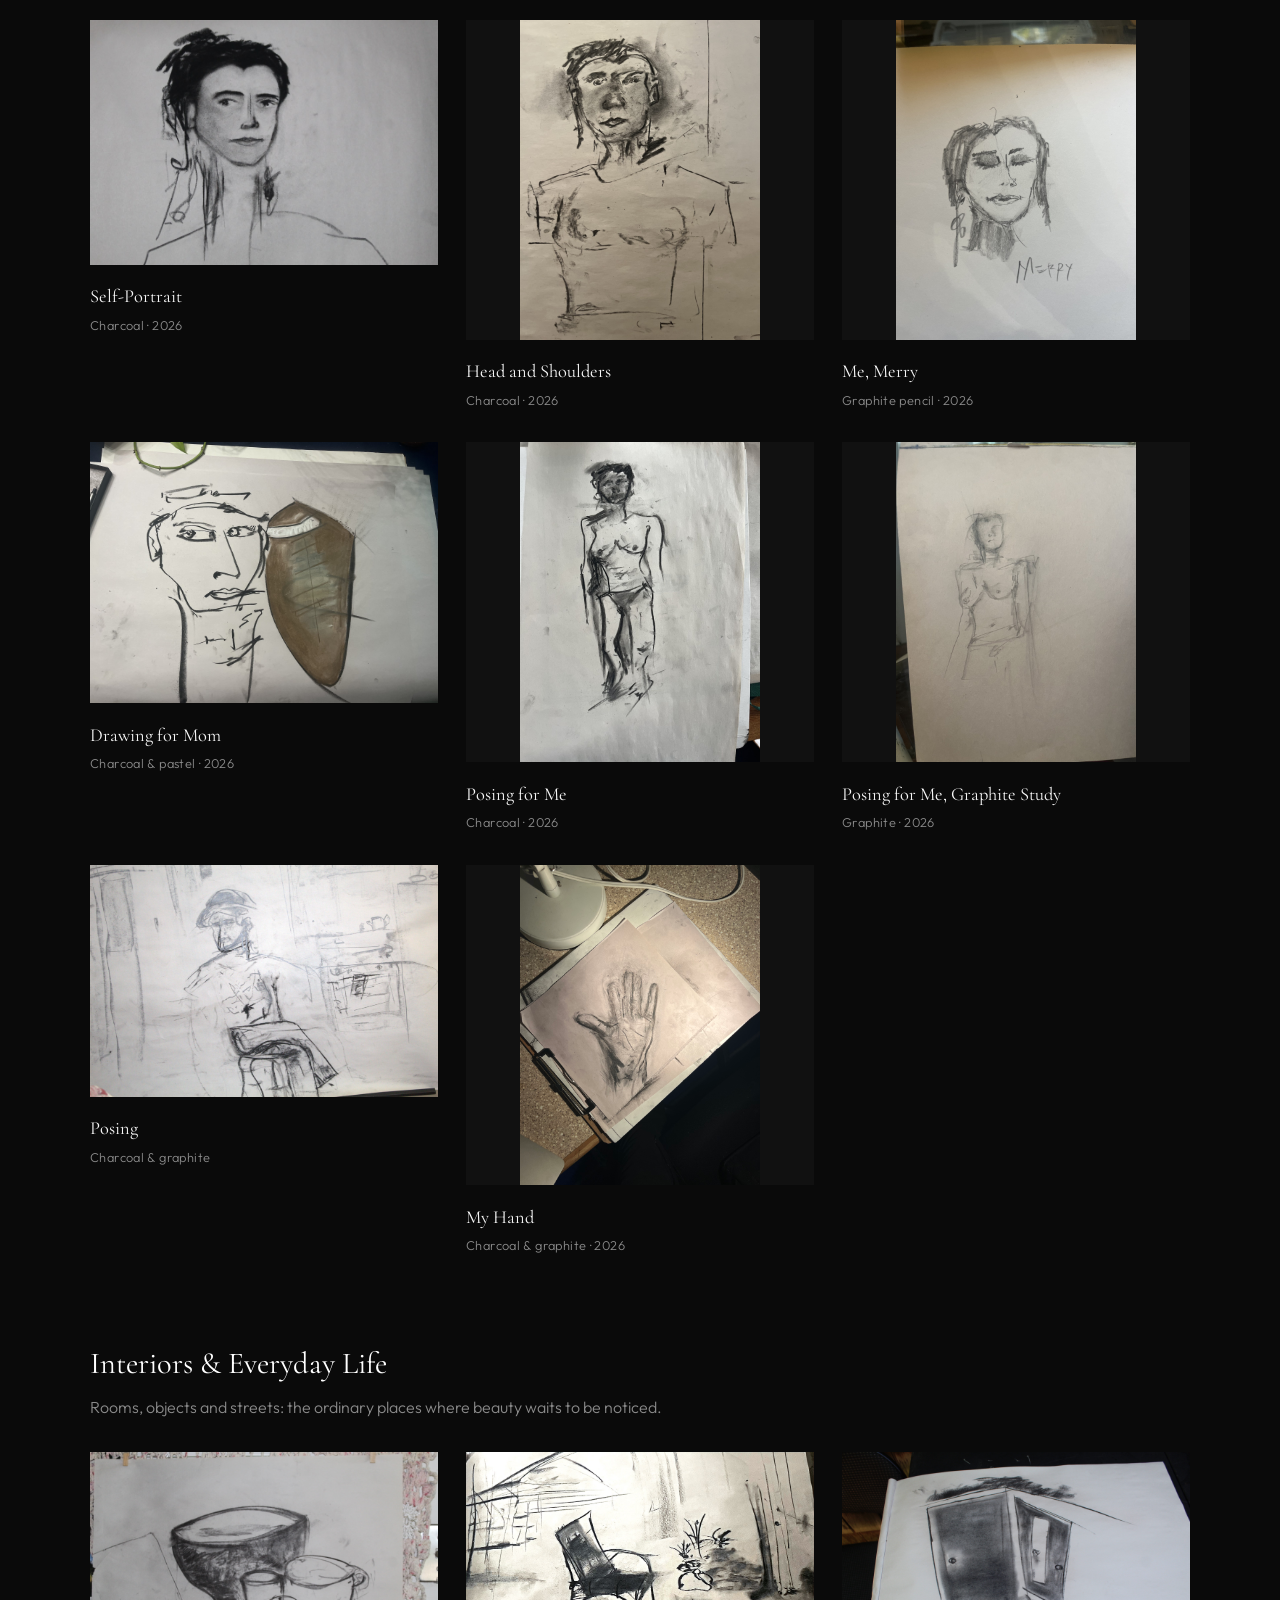
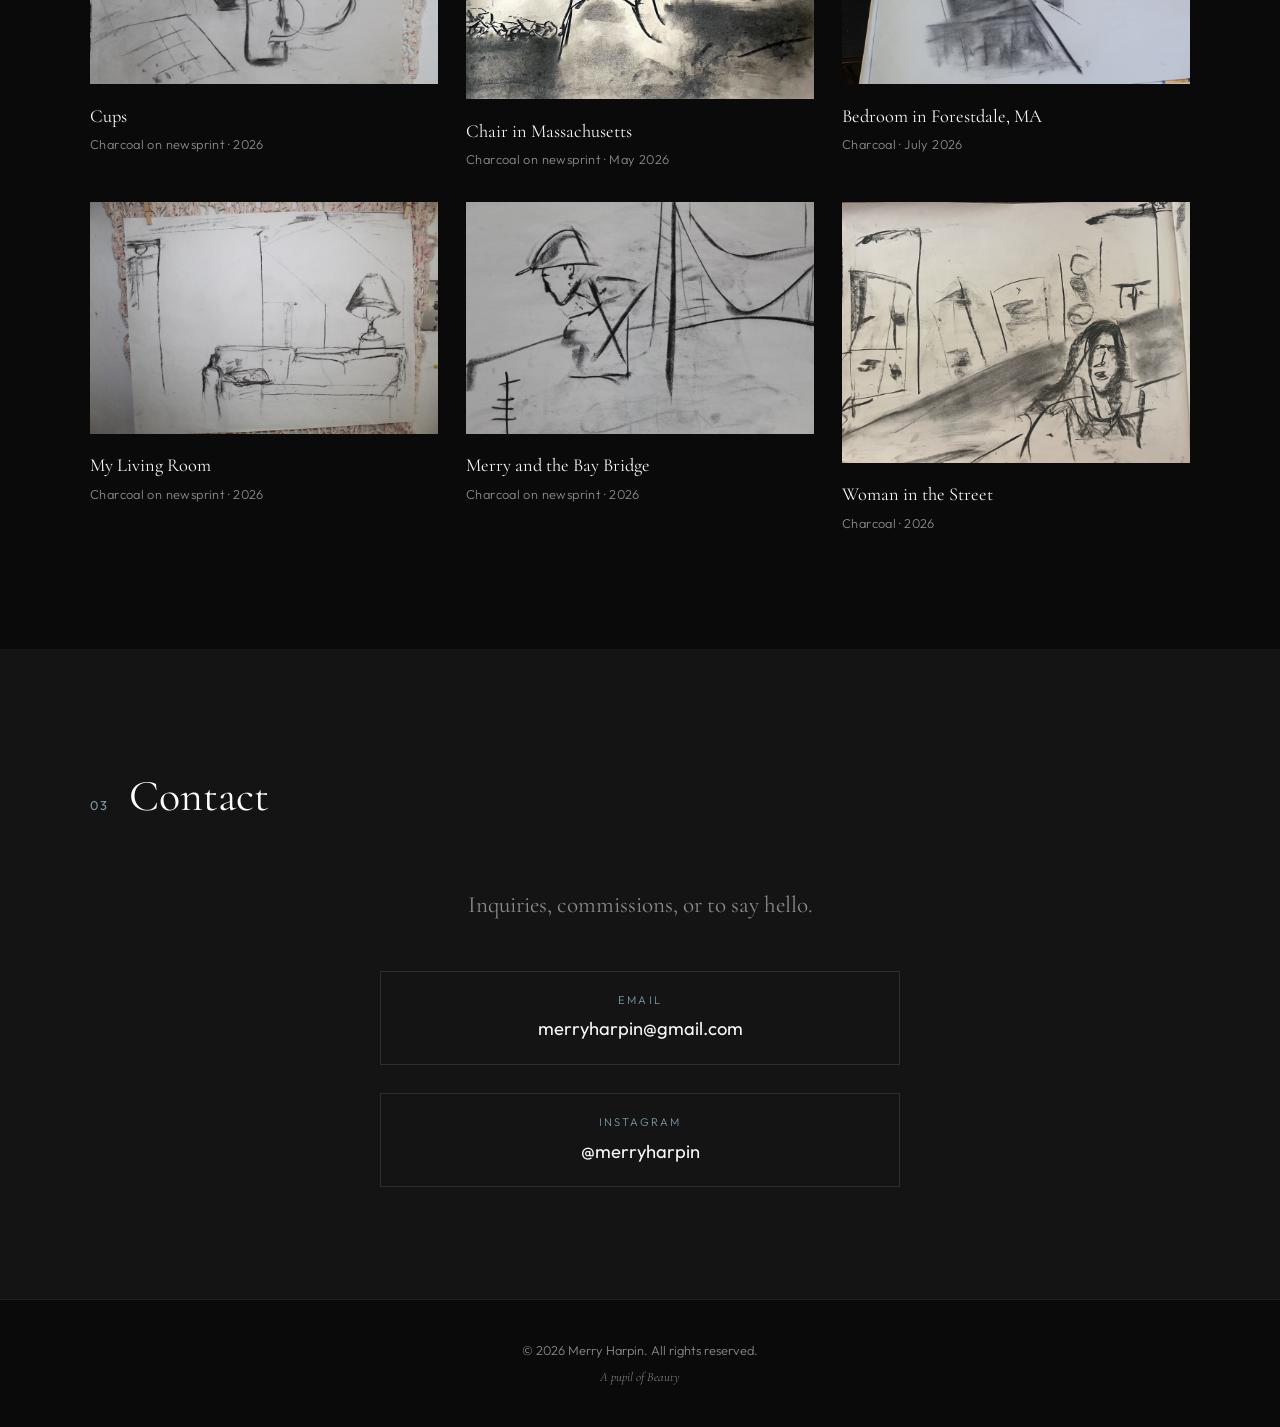
==== commit ec7f116f: "Update index.html" ====
--- a/index.html
+++ b/index.html
@@ -61,6 +61,12 @@
     .collection-header h3 { font-family:var(--font-serif); font-size:1.9rem; font-weight:400; color:var(--white-pure); margin-bottom:.4rem; }
     .collection-header p { color:var(--gray); line-height:1.6; }
     .collection-header a { color:var(--pale-blue); }
+    /* quote band */
+    .quote-band { padding: 2rem 0 5rem; text-align: center; }
+    .quote-band blockquote { margin: 0 auto; max-width: 720px; padding: 0 1.5rem; }
+    .quote-band p { font-family: var(--font-serif); font-size: clamp(1.6rem, 3.4vw, 2.4rem); font-weight: 300; font-style: italic; line-height: 1.35; color: var(--white); margin: 0 0 1.1rem; }
+    .quote-band cite { display: block; font-style: normal; font-family: var(--font-sans, 'Outfit', sans-serif); font-size: .8rem; letter-spacing: .25em; text-transform: uppercase; color: var(--pale-blue); }
+    .quote-band cite::before { content: ""; display: block; width: 36px; height: 1px; background: var(--pale-blue); margin: 0 auto 1rem; opacity: .7; }
   </style>
 </head>
 <body>
@@ -123,6 +129,14 @@
     </div>
   </section>
 
+  <!-- Quote -->
+  <section class="quote-band" aria-label="Quote">
+    <blockquote>
+      <p>&ldquo;Art is a measure of one&rsquo;s permeability.&rdquo;</p>
+      <cite>Merry Harpin</cite>
+    </blockquote>
+  </section>
+
   <!-- Work -->
   <section id="work" class="section work">
     <div class="container">
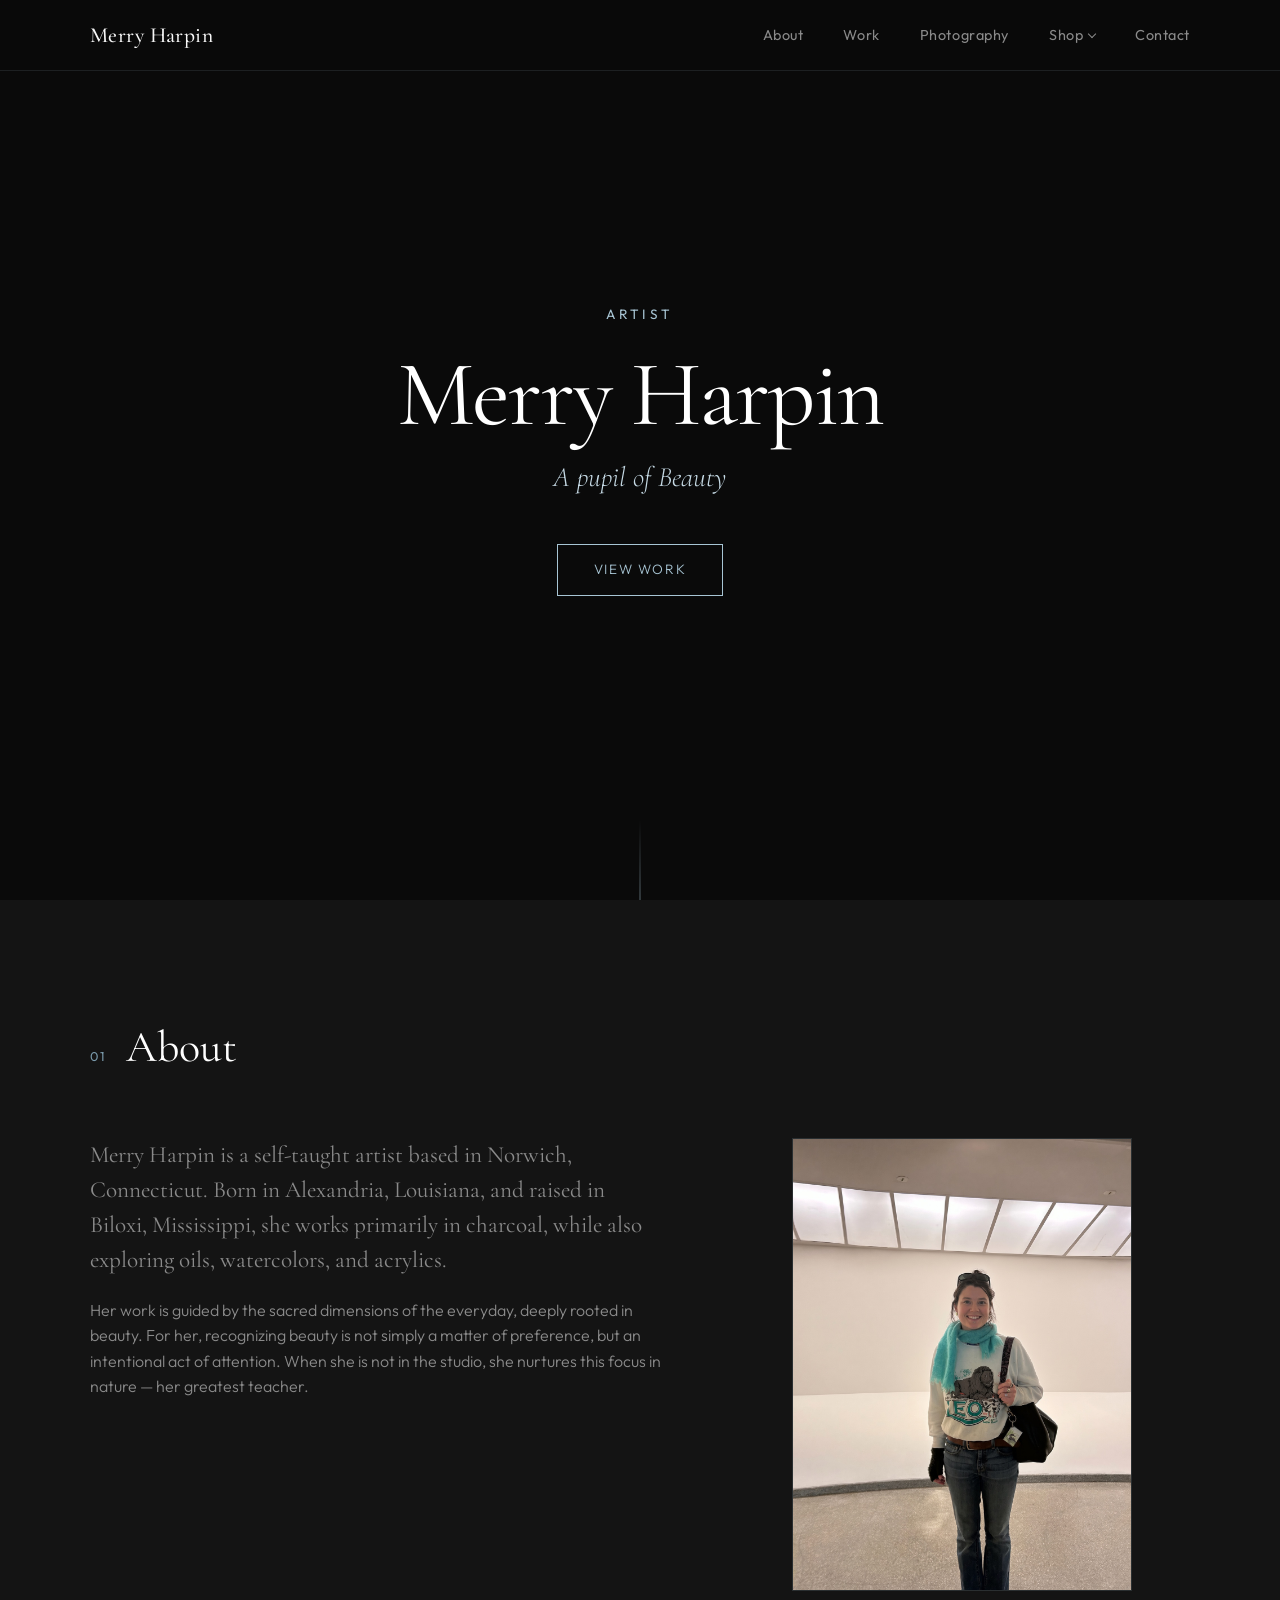
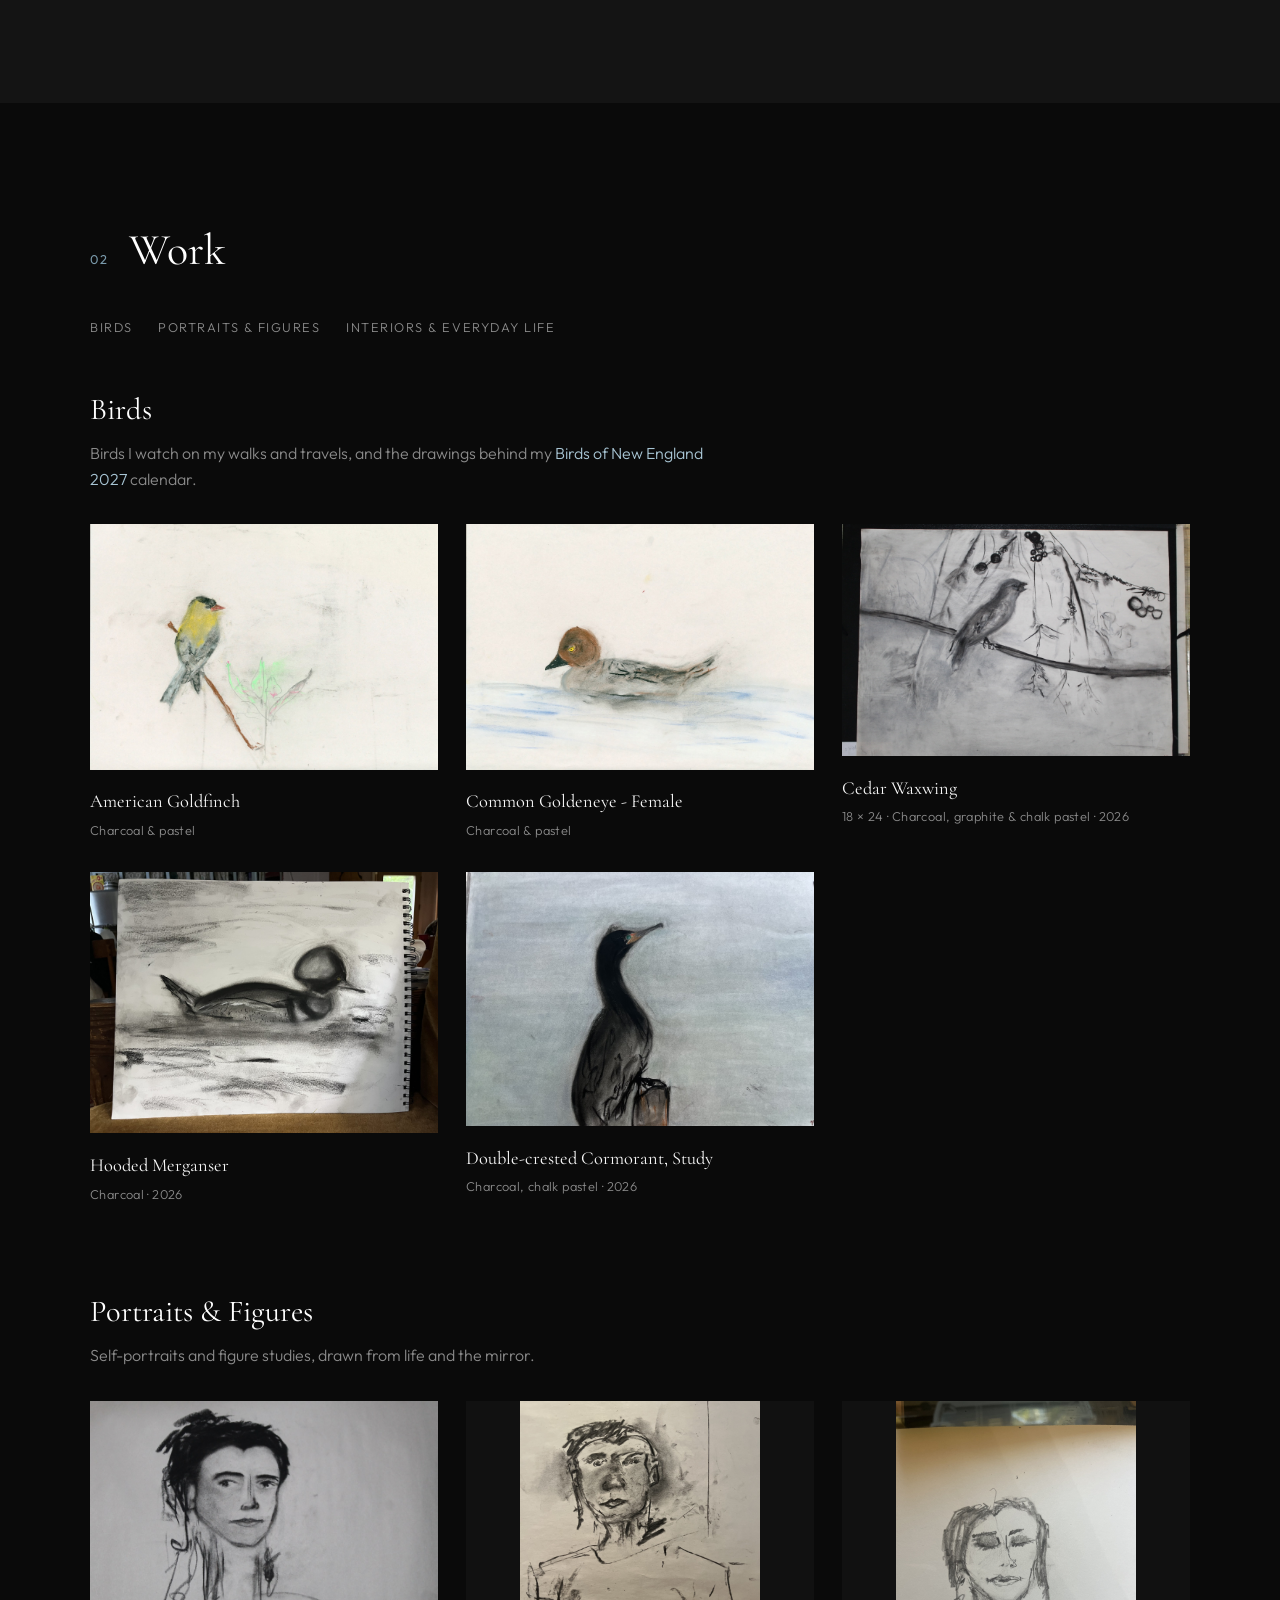
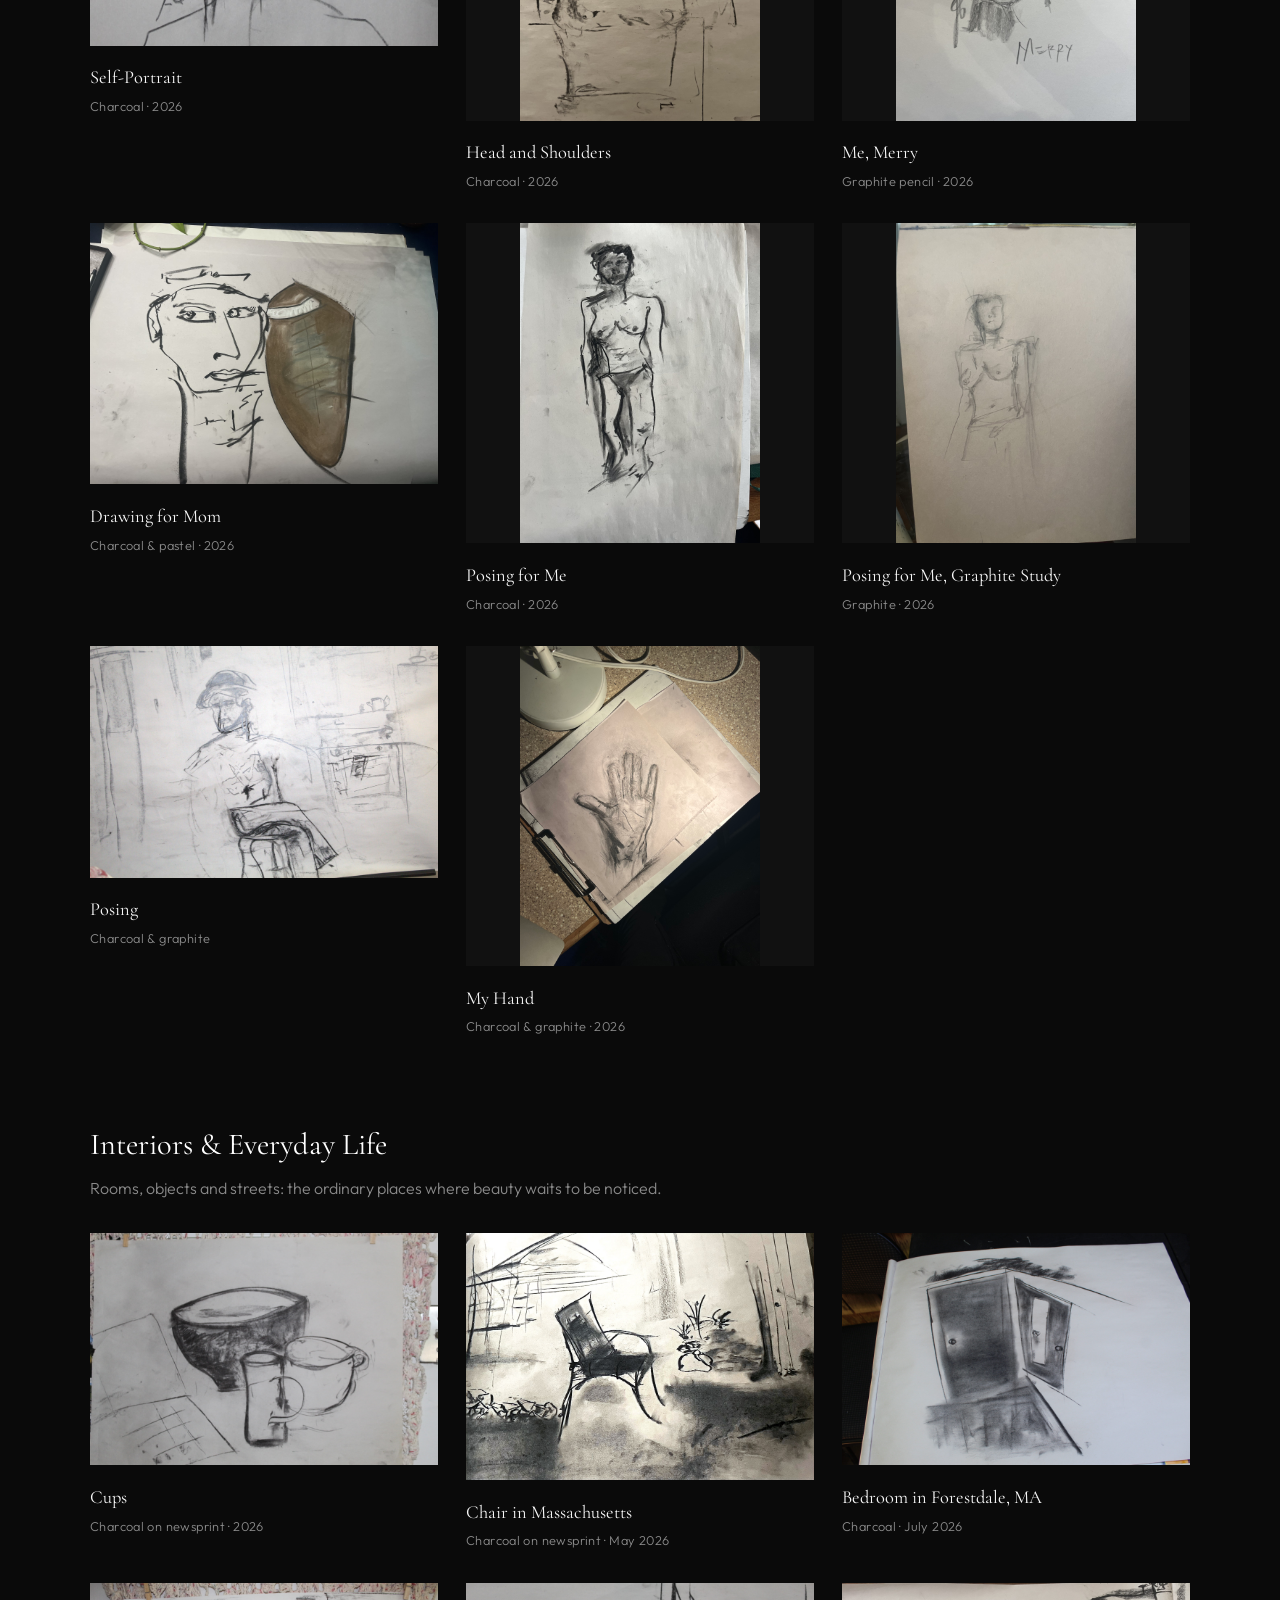
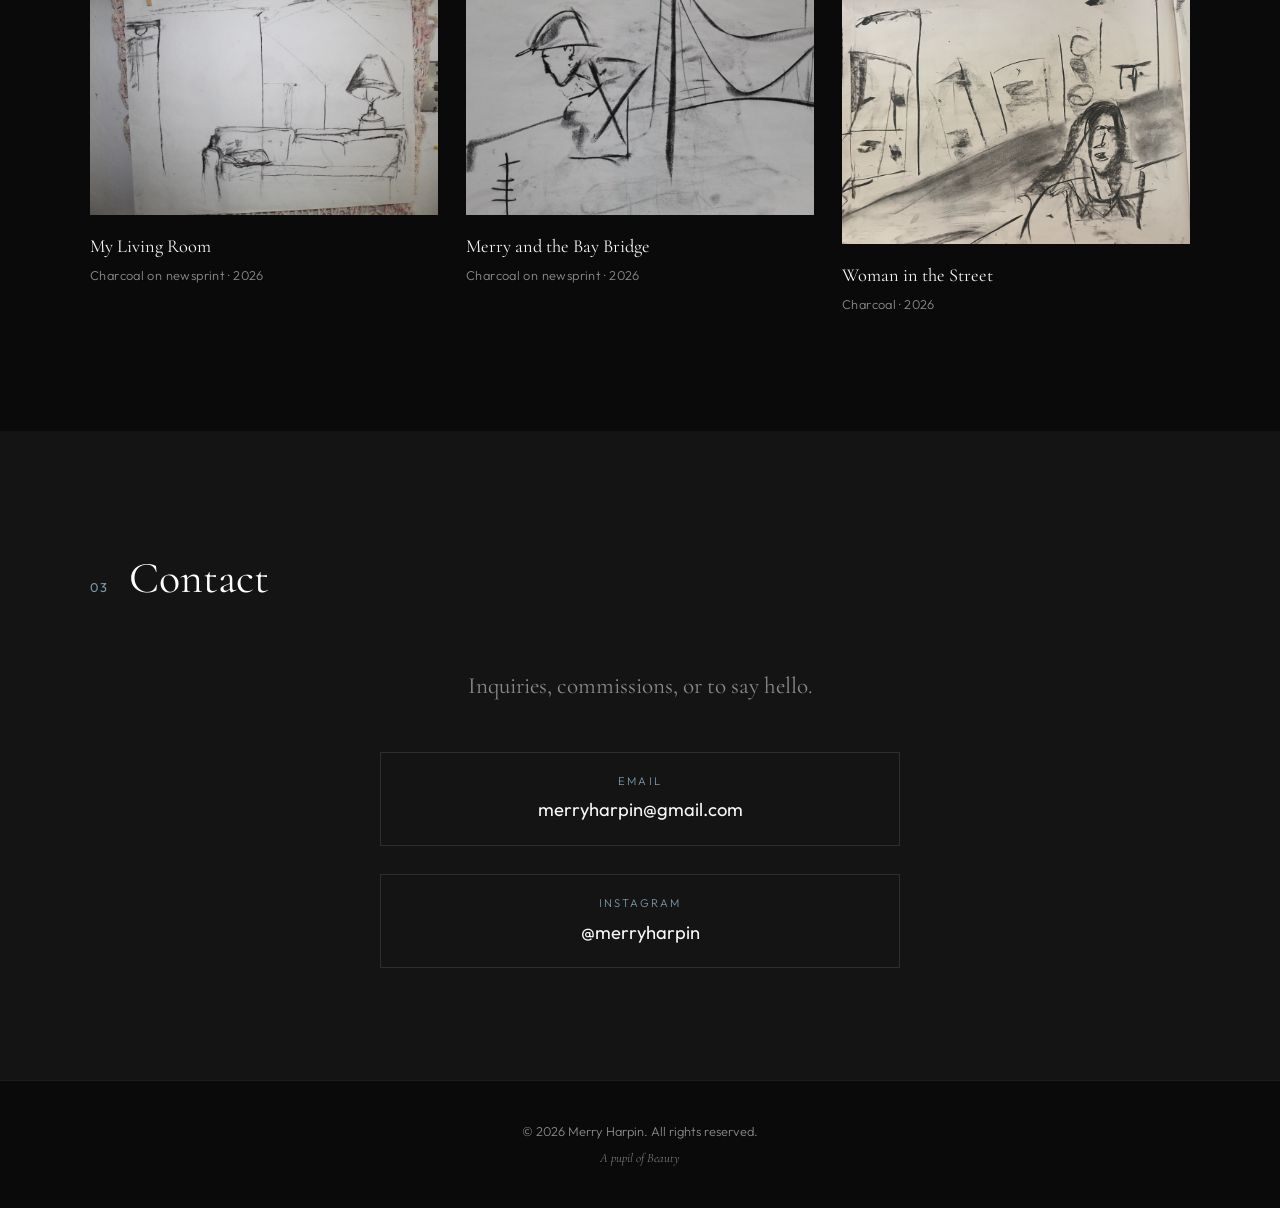
==== commit c7c8af32: "Update index.html" ====
--- a/index.html
+++ b/index.html
@@ -61,12 +61,6 @@
     .collection-header h3 { font-family:var(--font-serif); font-size:1.9rem; font-weight:400; color:var(--white-pure); margin-bottom:.4rem; }
     .collection-header p { color:var(--gray); line-height:1.6; }
     .collection-header a { color:var(--pale-blue); }
-    /* quote band */
-    .quote-band { padding: 2rem 0 5rem; text-align: center; }
-    .quote-band blockquote { margin: 0 auto; max-width: 720px; padding: 0 1.5rem; }
-    .quote-band p { font-family: var(--font-serif); font-size: clamp(1.6rem, 3.4vw, 2.4rem); font-weight: 300; font-style: italic; line-height: 1.35; color: var(--white); margin: 0 0 1.1rem; }
-    .quote-band cite { display: block; font-style: normal; font-family: var(--font-sans, 'Outfit', sans-serif); font-size: .8rem; letter-spacing: .25em; text-transform: uppercase; color: var(--pale-blue); }
-    .quote-band cite::before { content: ""; display: block; width: 36px; height: 1px; background: var(--pale-blue); margin: 0 auto 1rem; opacity: .7; }
   </style>
 </head>
 <body>
@@ -129,14 +123,6 @@
     </div>
   </section>
 
-  <!-- Quote -->
-  <section class="quote-band" aria-label="Quote">
-    <blockquote>
-      <p>&ldquo;Art is a measure of one&rsquo;s permeability.&rdquo;</p>
-      <cite>Merry Harpin</cite>
-    </blockquote>
-  </section>
-
   <!-- Work -->
   <section id="work" class="section work">
     <div class="container">
@@ -355,7 +341,7 @@
   <!-- Footer -->
   <footer class="footer">
     <div class="container">
-      <p>© 2026 Merry Harpin. All rights reserved.</p>
+      <p>© <span id="year">2026</span> Merry Harpin. All rights reserved.</p>
       <p class="footer-note">A pupil of Beauty</p>
     </div>
   </footer>
@@ -391,5 +377,6 @@
       });
     });
   </script>
+  <script>document.getElementById('year').textContent = new Date().getFullYear();</script>
 </body>
 </html>
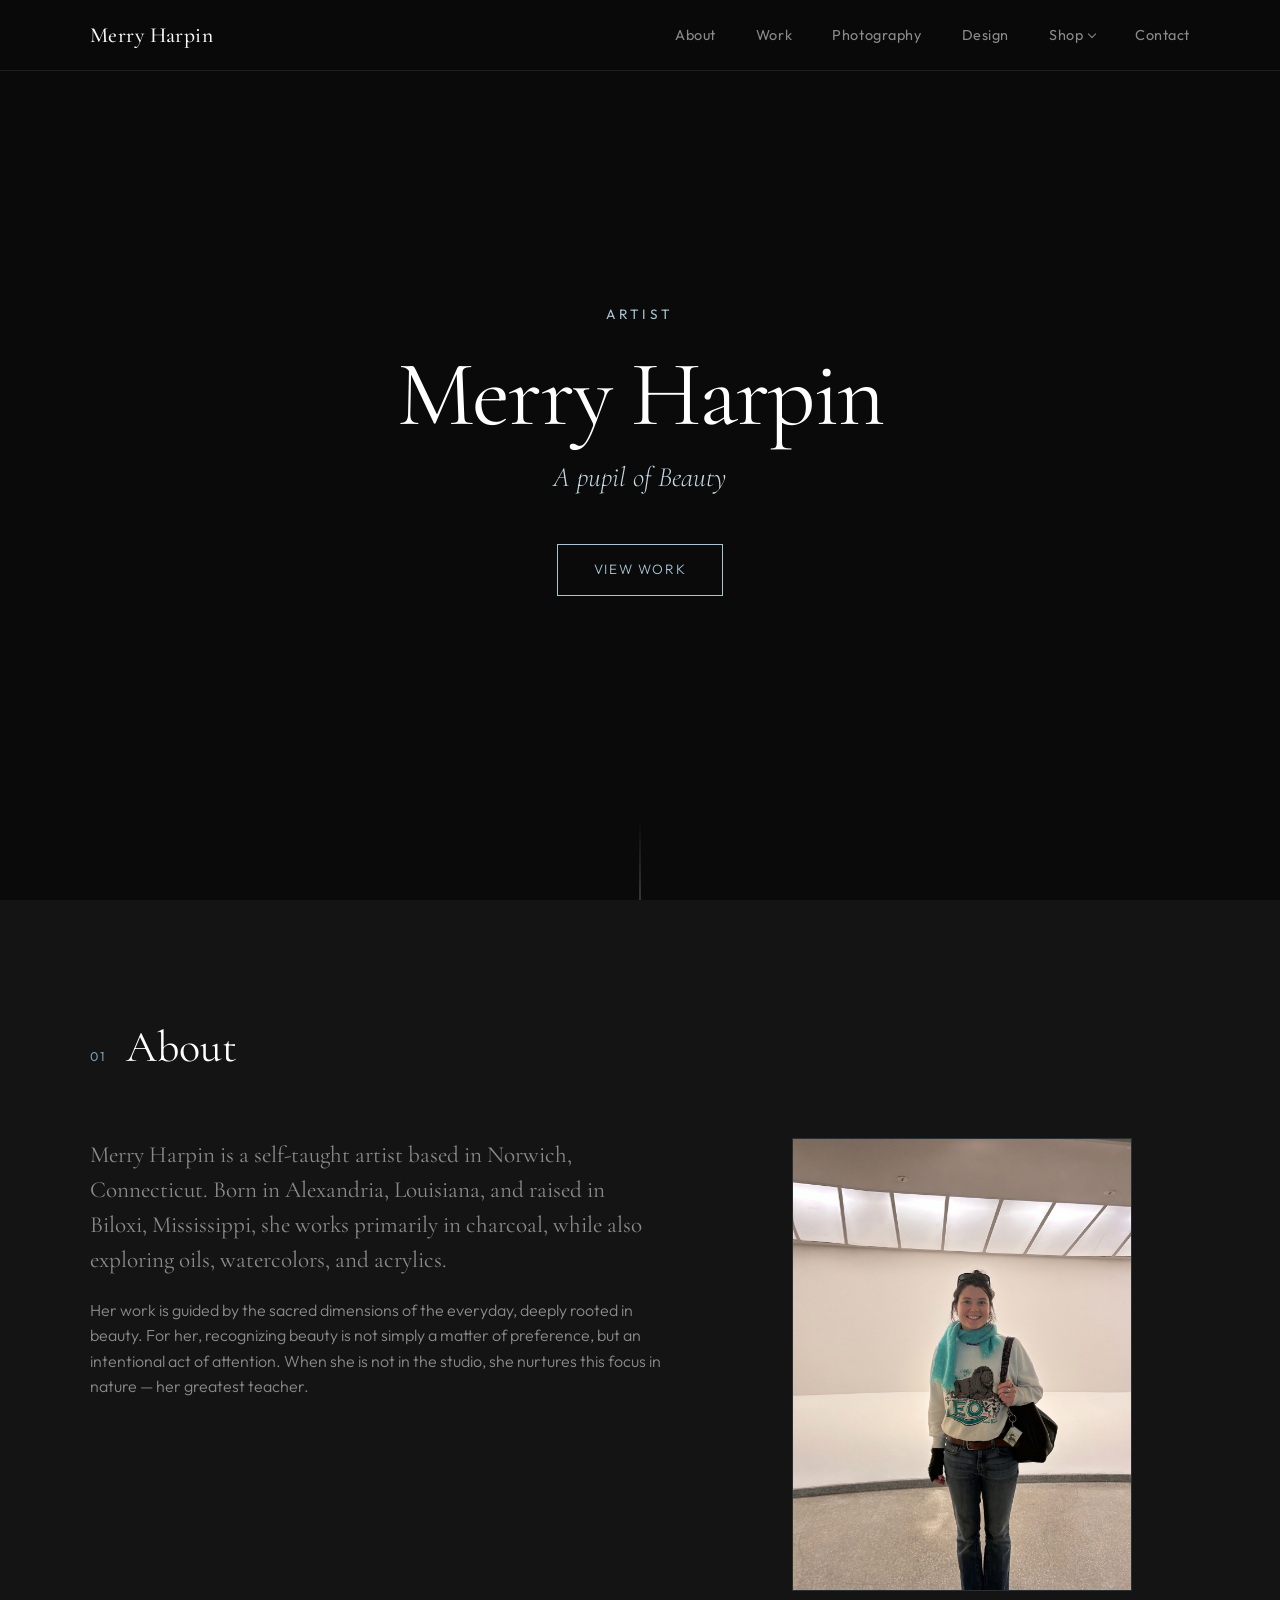
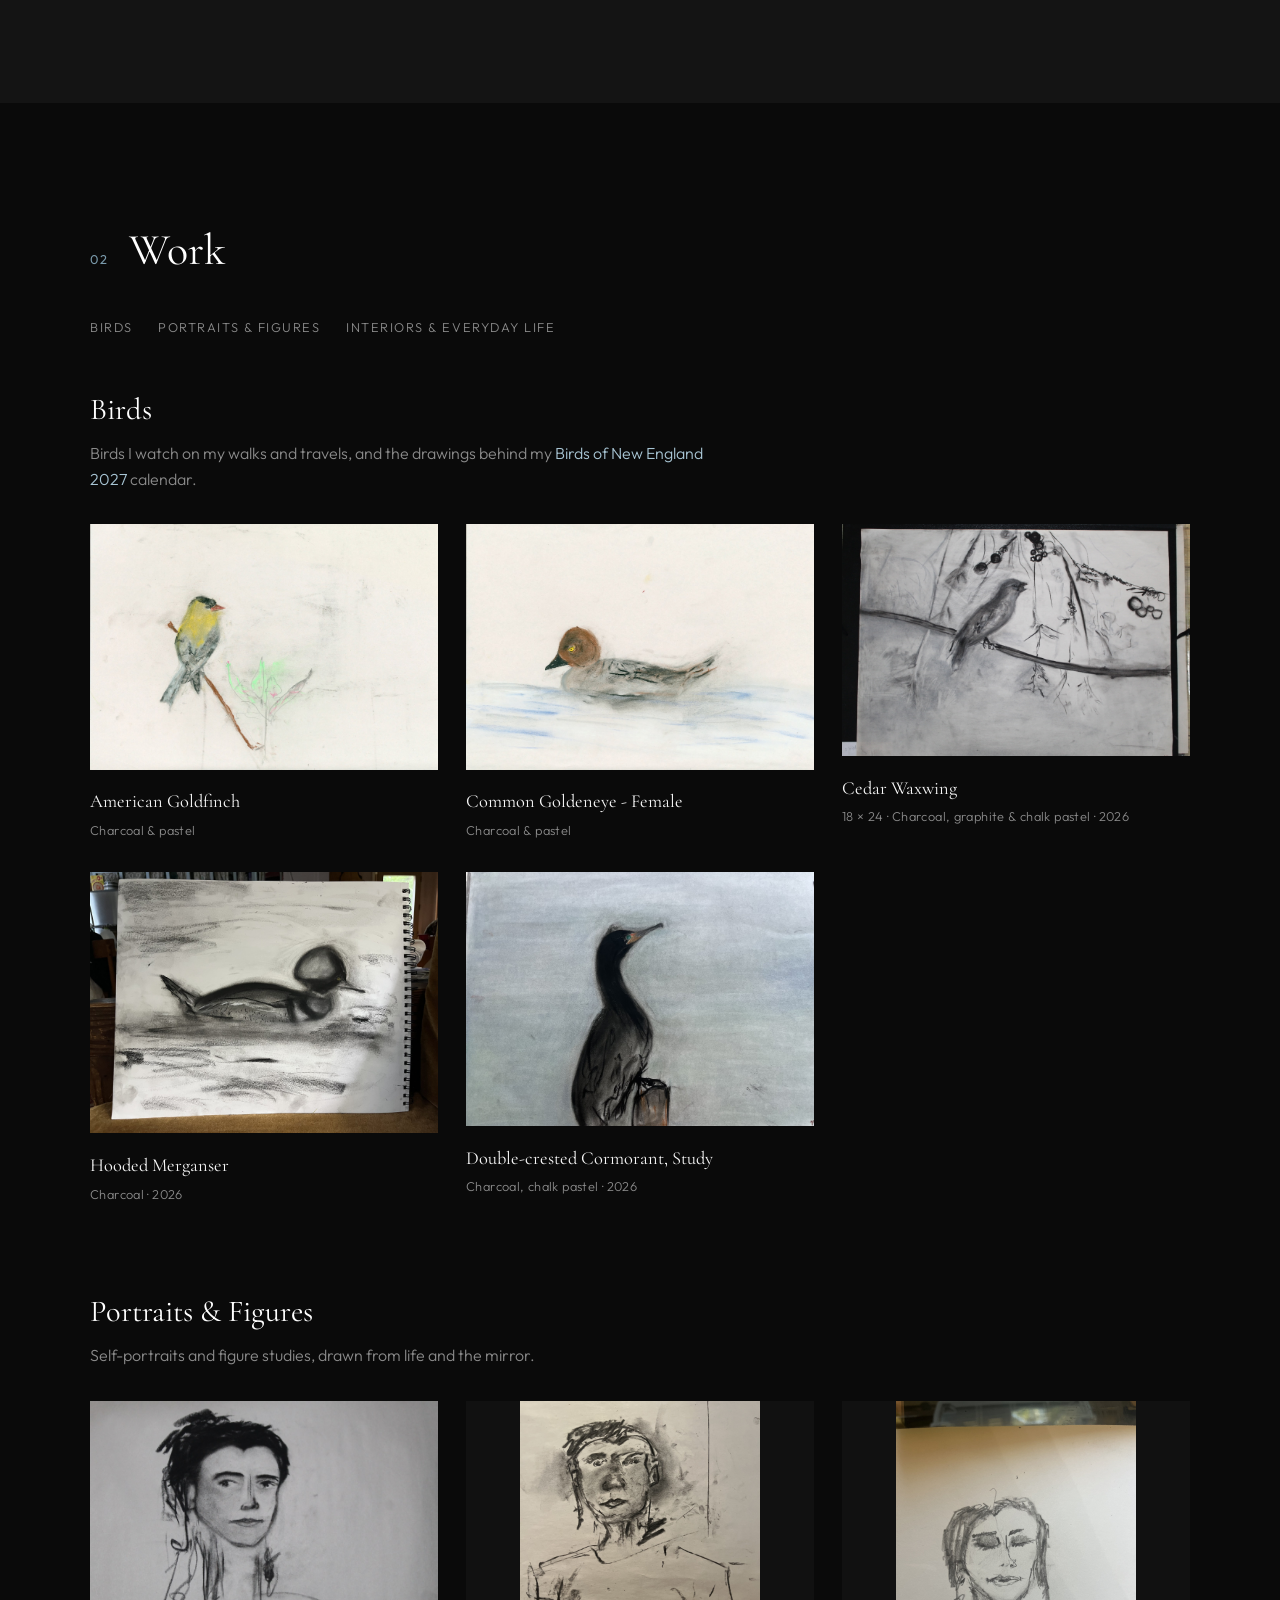
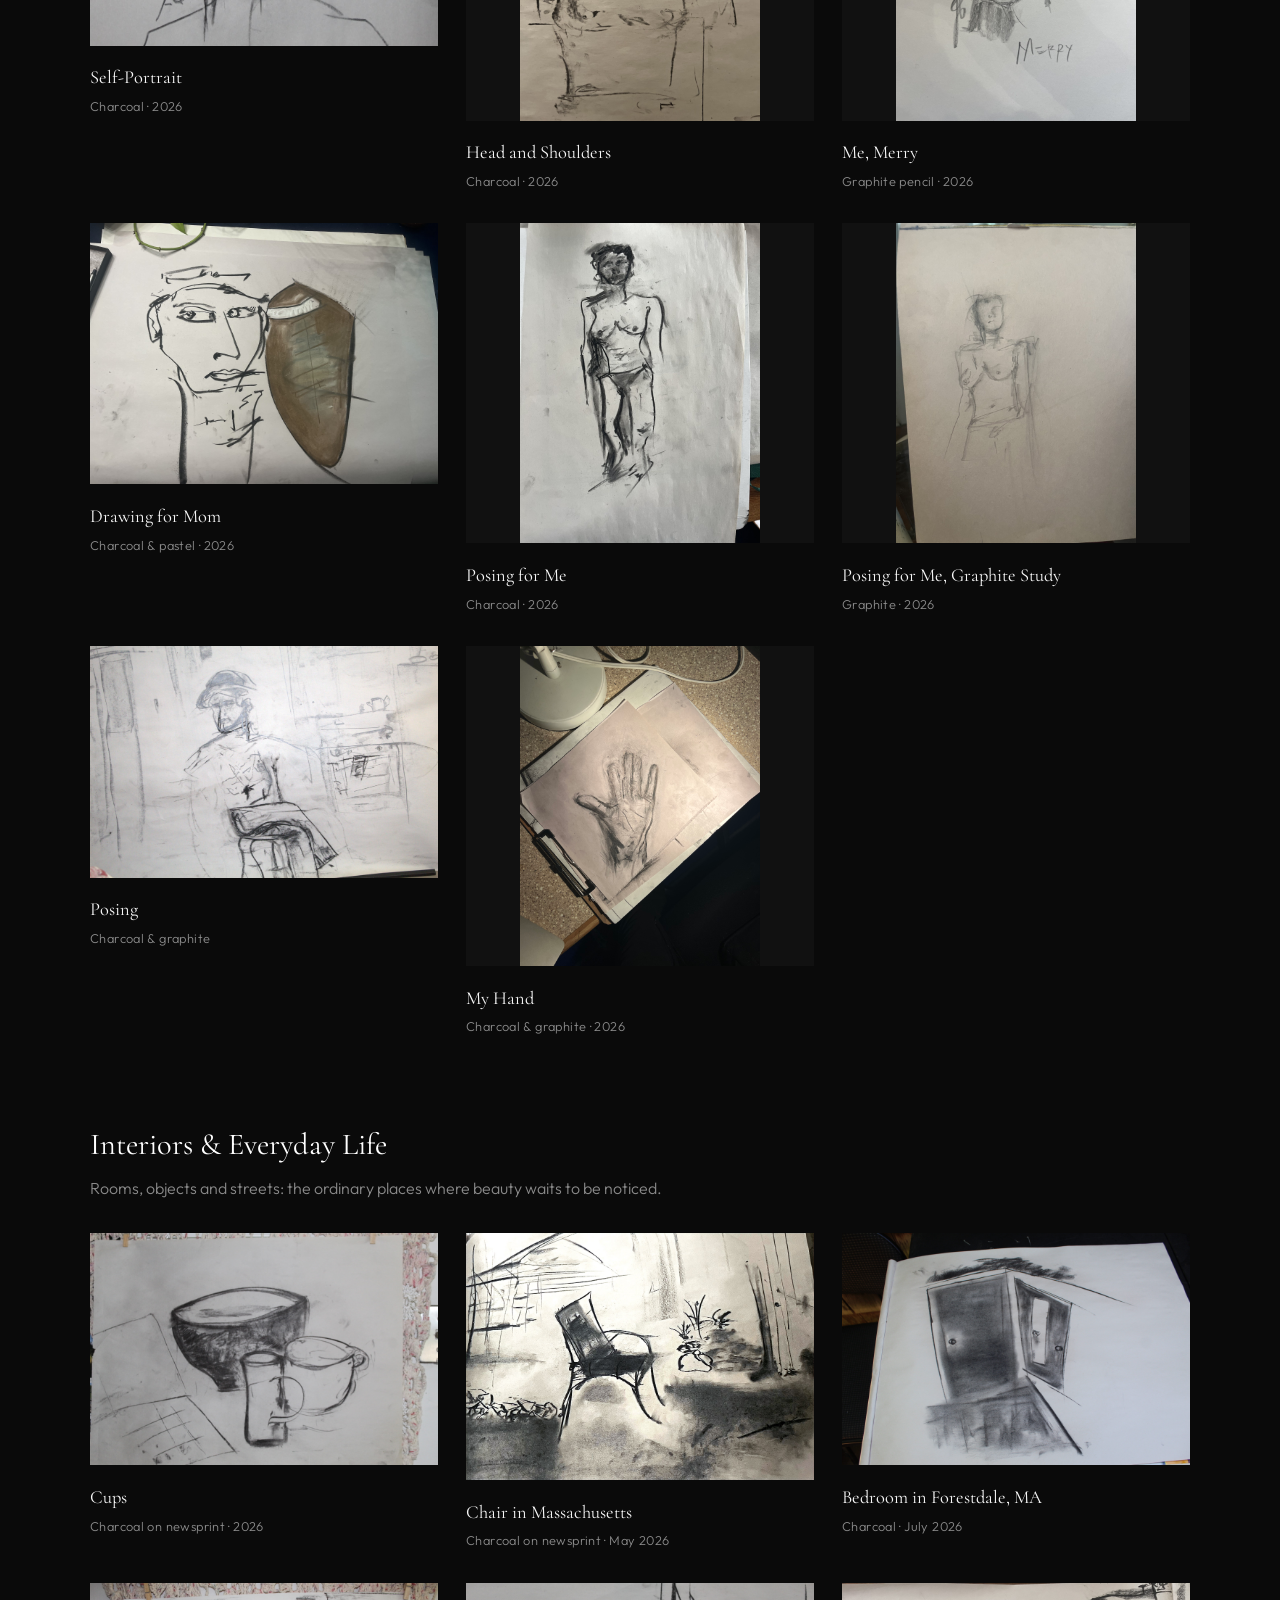
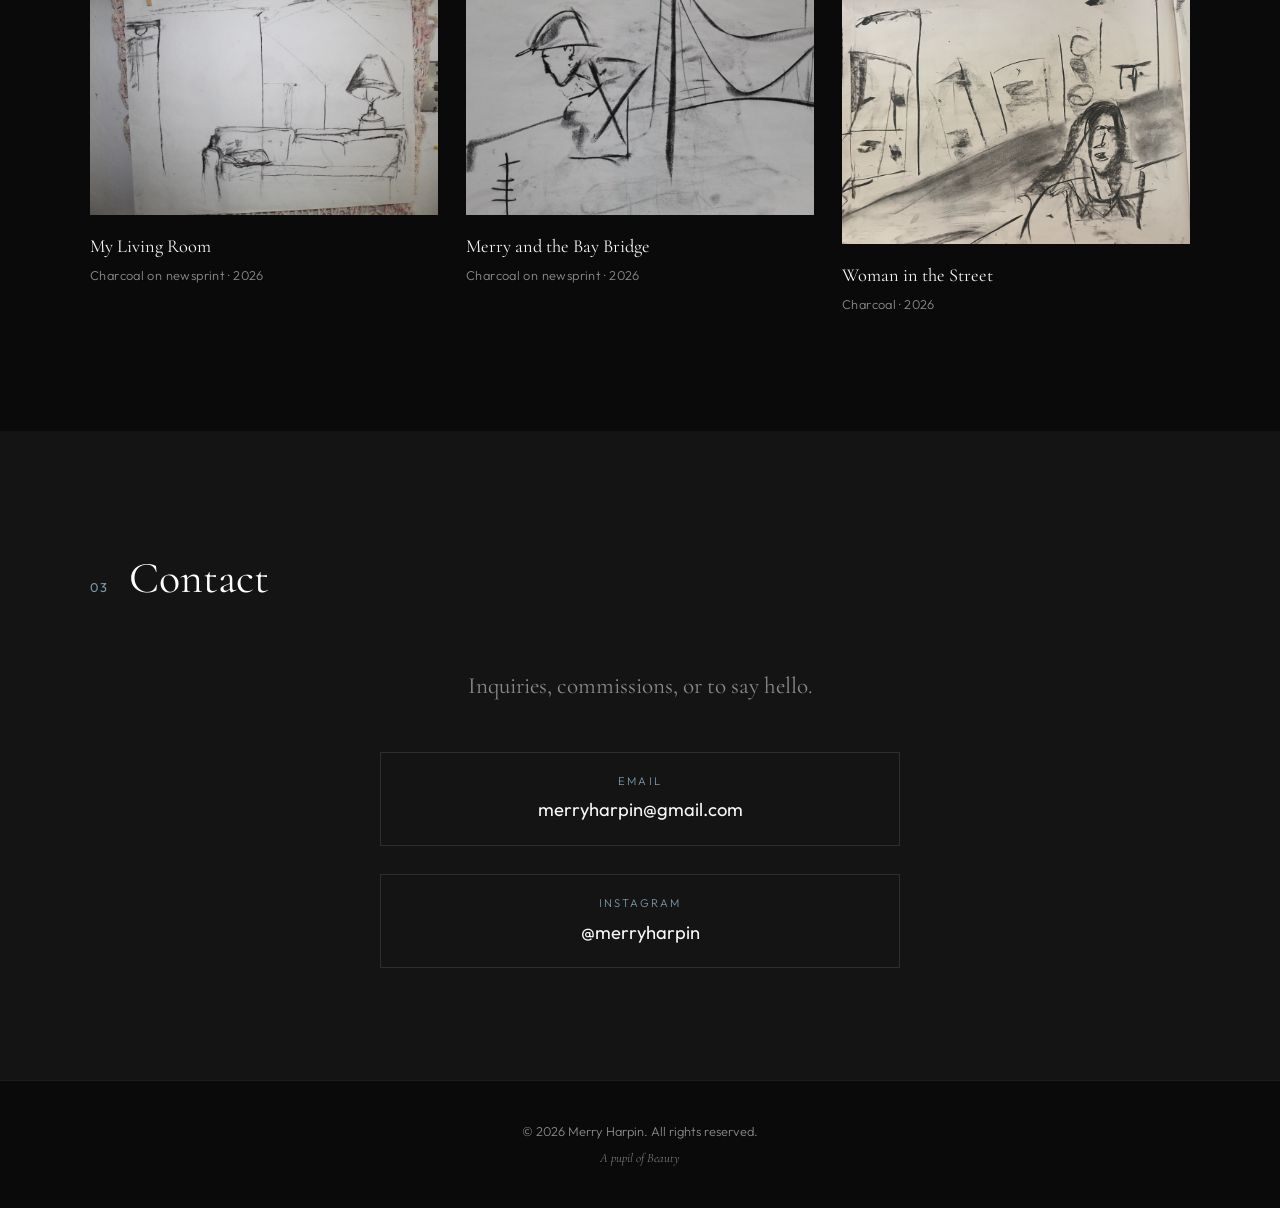
==== commit 0bdcaca5: "Update index.html" ====
--- a/index.html
+++ b/index.html
@@ -72,6 +72,7 @@
        <li><a href="index.html#about">About</a></li>
 <li><a href="index.html#work">Work</a></li>
 <li><a href="photography.html">Photography</a></li>
+        <li><a href="design.html">Design</a></li>
         <li class="has-dropdown">
           <button class="dropdown-toggle" aria-haspopup="true" aria-expanded="false">Shop</button>
           <div class="dropdown-menu">
@@ -117,7 +118,7 @@
 </p>
         </div>
         <div class="about-photo">
-          <img src="images/xGOib.jpg" alt="Merry Harpin">
+          <img src="images/xGOib.jpg" alt="Merry Harpin" loading="lazy" decoding="async">
         </div>
       </div>
     </div>
@@ -144,21 +145,21 @@
         </div>
         <div class="portfolio-grid">
           <article class="portfolio-item">
-            <img src="images/bird-goldfinch-scan.jpg" alt="American goldfinch perched on a thin branch beside young leaves">
+            <img src="images/bird-goldfinch-scan.jpg" alt="American goldfinch perched on a thin branch beside young leaves" loading="lazy" decoding="async">
             <div class="portfolio-info">
               <h3>American Goldfinch</h3>
               <p>Charcoal &amp; pastel</p>
             </div>
           </article>
           <article class="portfolio-item">
-            <img src="images/bird-duck-scan.jpg" alt="Duck with a brown head and yellow eye swimming on blue water">
+            <img src="images/bird-duck-scan.jpg" alt="Duck with a brown head and yellow eye swimming on blue water" loading="lazy" decoding="async">
             <div class="portfolio-info">
               <h3>Common Goldeneye - Female</h3>
               <p>Charcoal &amp; pastel</p>
             </div>
           </article>
           <article class="portfolio-item">
-            <img src="images/IMG_1198.JPG" alt="Cedar waxwing perched on a branch with berries">
+            <img src="images/IMG_1198.JPG" alt="Cedar waxwing perched on a branch with berries" loading="lazy" decoding="async">
             <div class="portfolio-info">
               <h3>Cedar Waxwing</h3>
               <p>18 × 24 · Charcoal, graphite &amp; chalk pastel · 2026</p>
@@ -166,8 +167,8 @@
           </article>
           <article class="portfolio-item">
             <div class="art-set art-set--single" aria-label="Hooded Merganser, with a detail view on hover">
-              <img src="images/IMG_1662.jpg" alt="Hooded merganser swimming">
-              <img src="images/IMG_1660.jpg" alt="Hooded merganser, detail" class="art-layer art-layer-1">
+              <img src="images/IMG_1662.jpg" alt="Hooded merganser swimming" loading="lazy" decoding="async">
+              <img src="images/IMG_1660.jpg" alt="Hooded merganser, detail" class="art-layer art-layer-1" loading="lazy" decoding="async">
               <span class="art-badge" aria-hidden="true">＋ detail</span>
             </div>
             <div class="portfolio-info">
@@ -177,9 +178,9 @@
           </article>
           <article class="portfolio-item">
             <div class="art-set art-set--cycle" aria-label="Double-crested Cormorant study, with detail views on hover">
-              <img src="images/IMG_1517.jpg" alt="Double-crested cormorant, charcoal study">
-              <img src="images/IMG_1485.jpg" alt="Double-crested cormorant, head detail" class="art-layer art-layer-1">
-              <img src="images/IMG_1482.jpg" alt="Double-crested cormorant, eye detail" class="art-layer art-layer-2">
+              <img src="images/IMG_1517.jpg" alt="Double-crested cormorant, charcoal study" loading="lazy" decoding="async">
+              <img src="images/IMG_1485.jpg" alt="Double-crested cormorant, head detail" class="art-layer art-layer-1" loading="lazy" decoding="async">
+              <img src="images/IMG_1482.jpg" alt="Double-crested cormorant, eye detail" class="art-layer art-layer-2" loading="lazy" decoding="async">
               <span class="art-badge" aria-hidden="true">＋ detail</span>
             </div>
             <div class="portfolio-info">
@@ -199,9 +200,9 @@
         <div class="portfolio-grid">
           <article class="portfolio-item">
             <div class="art-set art-set--cycle" aria-label="Self-Portrait, with detail views on hover">
-              <img src="images/IMG_1381_2.jpg" alt="Self-portrait in charcoal">
-              <img src="images/IMG_1373.JPG" alt="Self-portrait, eyes detail" class="art-layer art-layer-1">
-              <img src="images/IMG_1372.JPG" alt="Self-portrait, nose and mouth detail" class="art-layer art-layer-2">
+              <img src="images/IMG_1381_2.jpg" alt="Self-portrait in charcoal" loading="lazy" decoding="async">
+              <img src="images/IMG_1373.JPG" alt="Self-portrait, eyes detail" class="art-layer art-layer-1" loading="lazy" decoding="async">
+              <img src="images/IMG_1372.JPG" alt="Self-portrait, nose and mouth detail" class="art-layer art-layer-2" loading="lazy" decoding="async">
               <span class="art-badge" aria-hidden="true">＋ detail</span>
             </div>
             <div class="portfolio-info">
@@ -210,49 +211,49 @@
             </div>
           </article>
           <article class="portfolio-item">
-            <img src="images/IMG_1256.jpg" alt="Head and shoulders portrait in charcoal">
+            <img src="images/IMG_1256.jpg" alt="Head and shoulders portrait in charcoal" loading="lazy" decoding="async">
             <div class="portfolio-info">
               <h3>Head and Shoulders</h3>
               <p>Charcoal · 2026</p>
             </div>
           </article>
           <article class="portfolio-item">
-            <img src="images/IMG_0084.jpg" alt="Self-portrait in graphite, signed Merry">
+            <img src="images/IMG_0084.jpg" alt="Self-portrait in graphite, signed Merry" loading="lazy" decoding="async">
             <div class="portfolio-info">
               <h3>Me, Merry</h3>
               <p>Graphite pencil · 2026</p>
             </div>
           </article>
           <article class="portfolio-item">
-            <img src="images/IMG_9840.jpg" alt="Line portrait with a brown pastel shape beside the face">
+            <img src="images/IMG_9840.jpg" alt="Line portrait with a brown pastel shape beside the face" loading="lazy" decoding="async">
             <div class="portfolio-info">
               <h3>Drawing for Mom</h3>
               <p>Charcoal &amp; pastel · 2026</p>
             </div>
           </article>
           <article class="portfolio-item">
-            <img src="images/IMG_1437_2.jpg" alt="Standing figure study in charcoal">
+            <img src="images/IMG_1437_2.jpg" alt="Standing figure study in charcoal" loading="lazy" decoding="async">
             <div class="portfolio-info">
               <h3>Posing for Me</h3>
               <p>Charcoal · 2026</p>
             </div>
           </article>
           <article class="portfolio-item">
-            <img src="images/IMG_1972.jpg" alt="Standing figure study in graphite">
+            <img src="images/IMG_1972.jpg" alt="Standing figure study in graphite" loading="lazy" decoding="async">
             <div class="portfolio-info">
               <h3>Posing for Me, Graphite Study</h3>
               <p>Graphite · 2026</p>
             </div>
           </article>
           <article class="portfolio-item">
-            <img src="images/IMG_1053.jpg" alt="Seated figure in a kitchen">
+            <img src="images/IMG_1053.jpg" alt="Seated figure in a kitchen" loading="lazy" decoding="async">
             <div class="portfolio-info">
               <h3>Posing</h3>
               <p>Charcoal &amp; graphite</p>
             </div>
           </article>
           <article class="portfolio-item">
-            <img src="images/hand-study.jpeg" alt="Study of the artist's hand">
+            <img src="images/hand-study.jpeg" alt="Study of the artist's hand" loading="lazy" decoding="async">
             <div class="portfolio-info">
               <h3>My Hand</h3>
               <p>Charcoal &amp; graphite · 2026</p>
@@ -269,42 +270,42 @@
         </div>
         <div class="portfolio-grid">
           <article class="portfolio-item">
-            <img src="images/IMG_1176.JPG" alt="Cups on a table, charcoal on newsprint">
+            <img src="images/IMG_1176.JPG" alt="Cups on a table, charcoal on newsprint" loading="lazy" decoding="async">
             <div class="portfolio-info">
               <h3>Cups</h3>
               <p>Charcoal on newsprint · 2026</p>
             </div>
           </article>
           <article class="portfolio-item">
-            <img src="images/chair-in-massachusetts.jpg" alt="A chair in a Massachusetts room">
+            <img src="images/chair-in-massachusetts.jpg" alt="A chair in a Massachusetts room" loading="lazy" decoding="async">
             <div class="portfolio-info">
               <h3>Chair in Massachusetts</h3>
               <p>Charcoal on newsprint · May 2026</p>
             </div>
           </article>
           <article class="portfolio-item">
-            <img src="images/IMG_1062.JPG" alt="Bedroom interior in Forestdale, Massachusetts">
+            <img src="images/IMG_1062.JPG" alt="Bedroom interior in Forestdale, Massachusetts" loading="lazy" decoding="async">
             <div class="portfolio-info">
               <h3>Bedroom in Forestdale, MA</h3>
               <p>Charcoal · July 2026</p>
             </div>
           </article>
           <article class="portfolio-item">
-            <img src="images/IMG_1186.JPG" alt="The artist's living room">
+            <img src="images/IMG_1186.JPG" alt="The artist's living room" loading="lazy" decoding="async">
             <div class="portfolio-info">
               <h3>My Living Room</h3>
               <p>Charcoal on newsprint · 2026</p>
             </div>
           </article>
           <article class="portfolio-item">
-            <img src="images/IMG_1210.JPG" alt="Figure in a hat in front of the Bay Bridge">
+            <img src="images/IMG_1210.JPG" alt="Figure in a hat in front of the Bay Bridge" loading="lazy" decoding="async">
             <div class="portfolio-info">
               <h3>Merry and the Bay Bridge</h3>
               <p>Charcoal on newsprint · 2026</p>
             </div>
           </article>
           <article class="portfolio-item">
-            <img src="images/IMG_0734_2.jpg" alt="Woman walking on a city street">
+            <img src="images/IMG_0734_2.jpg" alt="Woman walking on a city street" loading="lazy" decoding="async">
             <div class="portfolio-info">
               <h3>Woman in the Street</h3>
               <p>Charcoal · 2026</p>
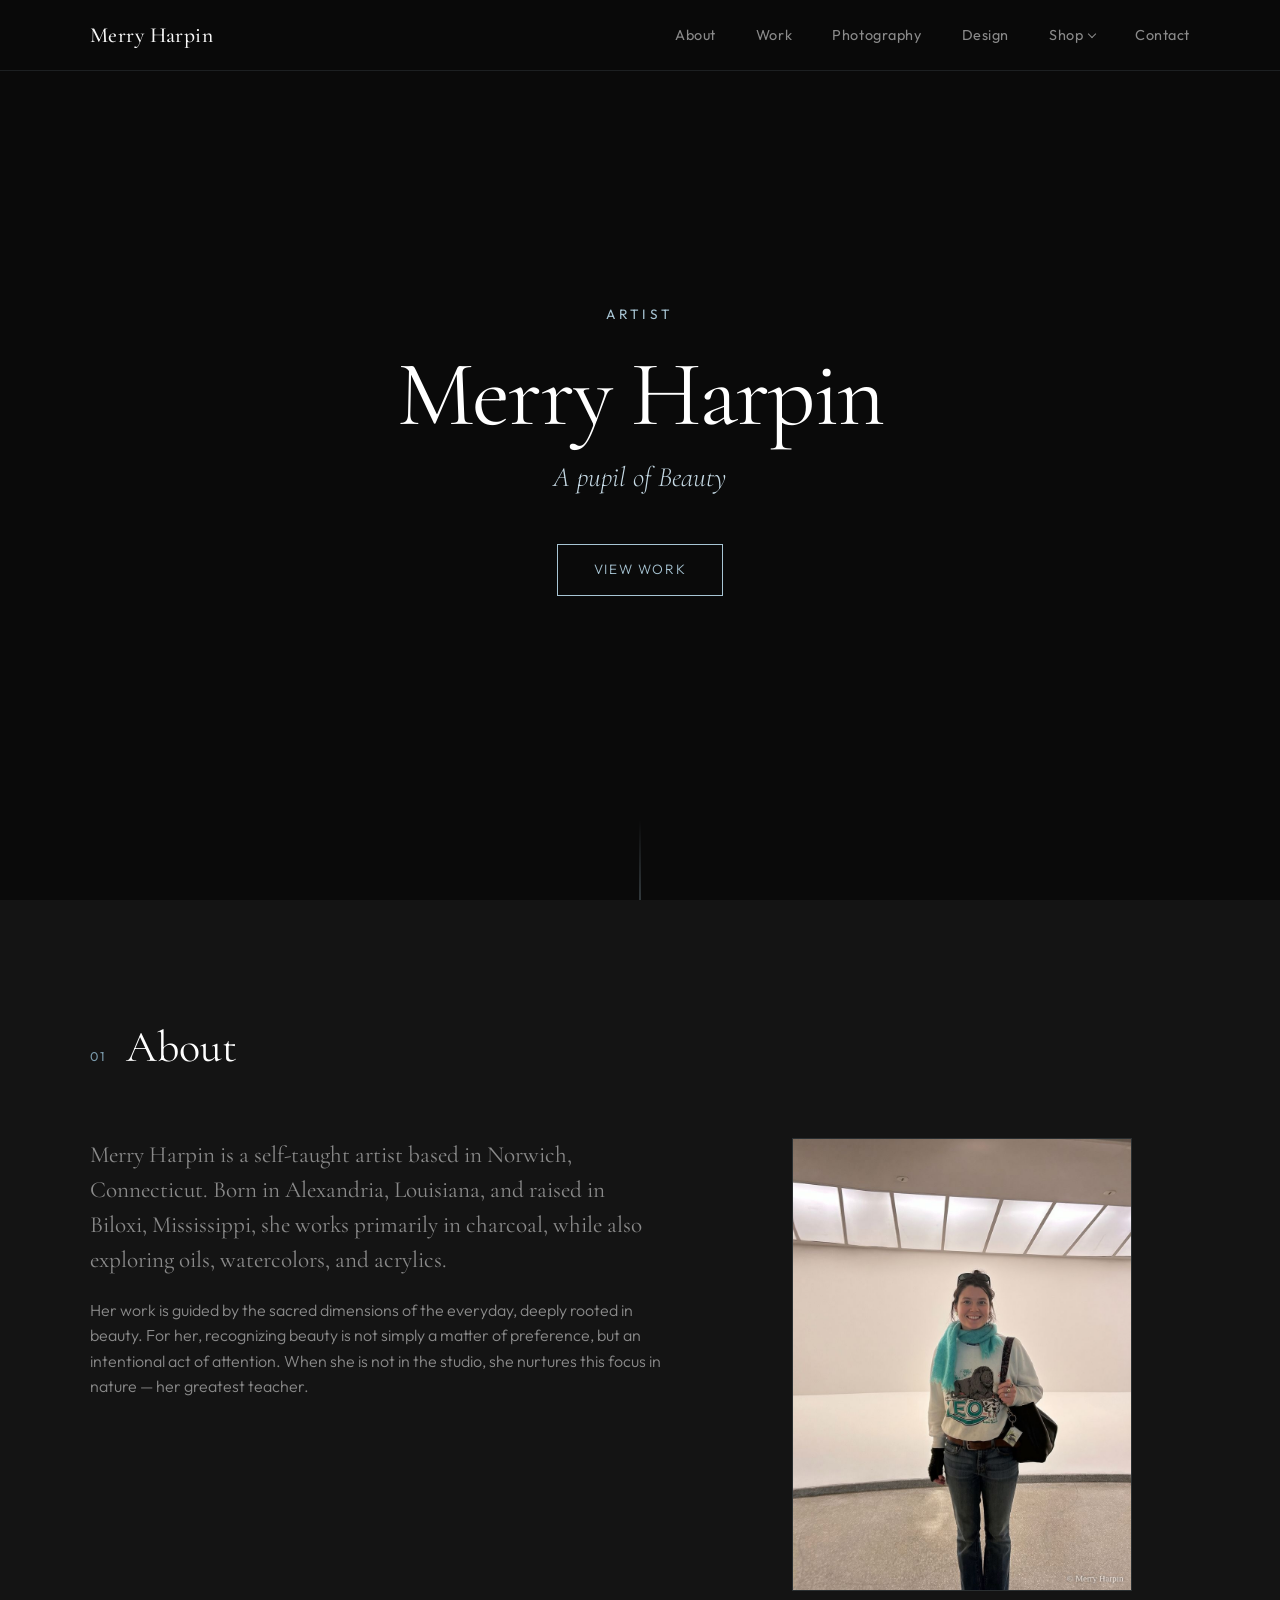
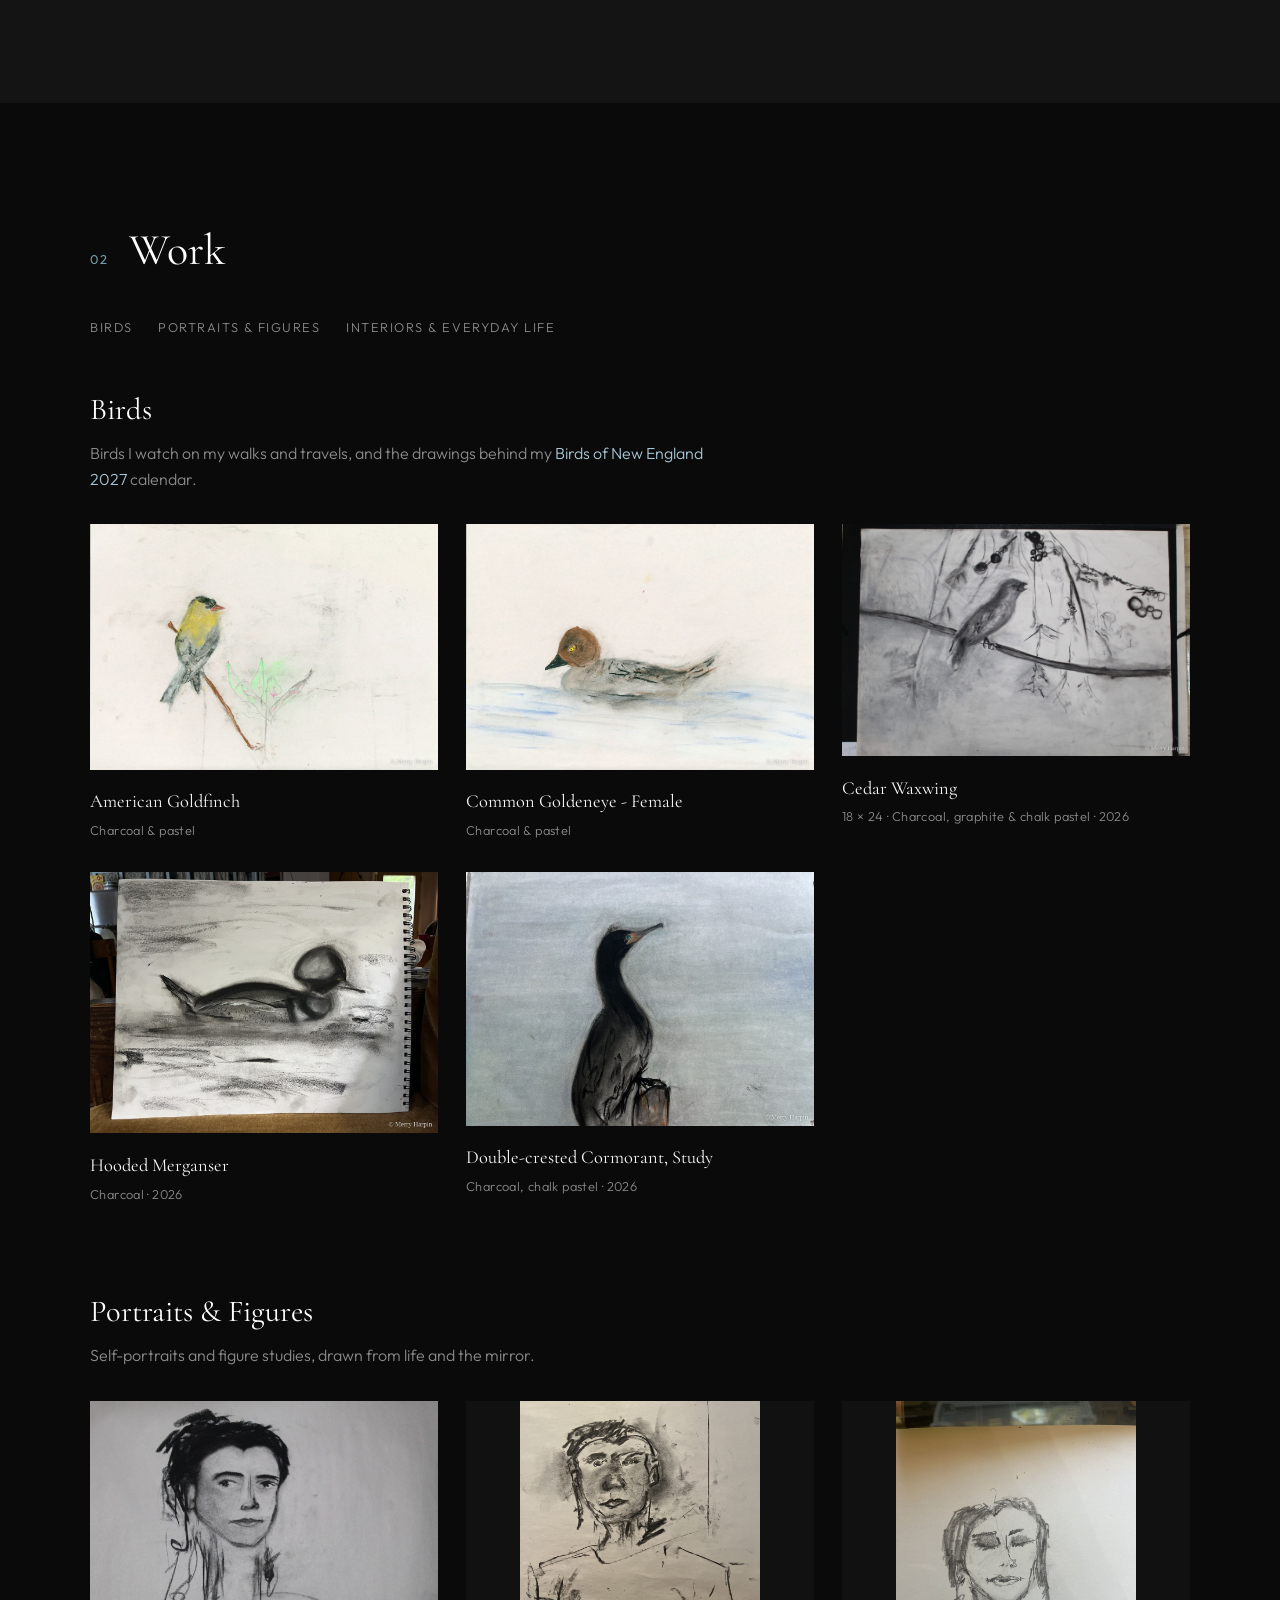
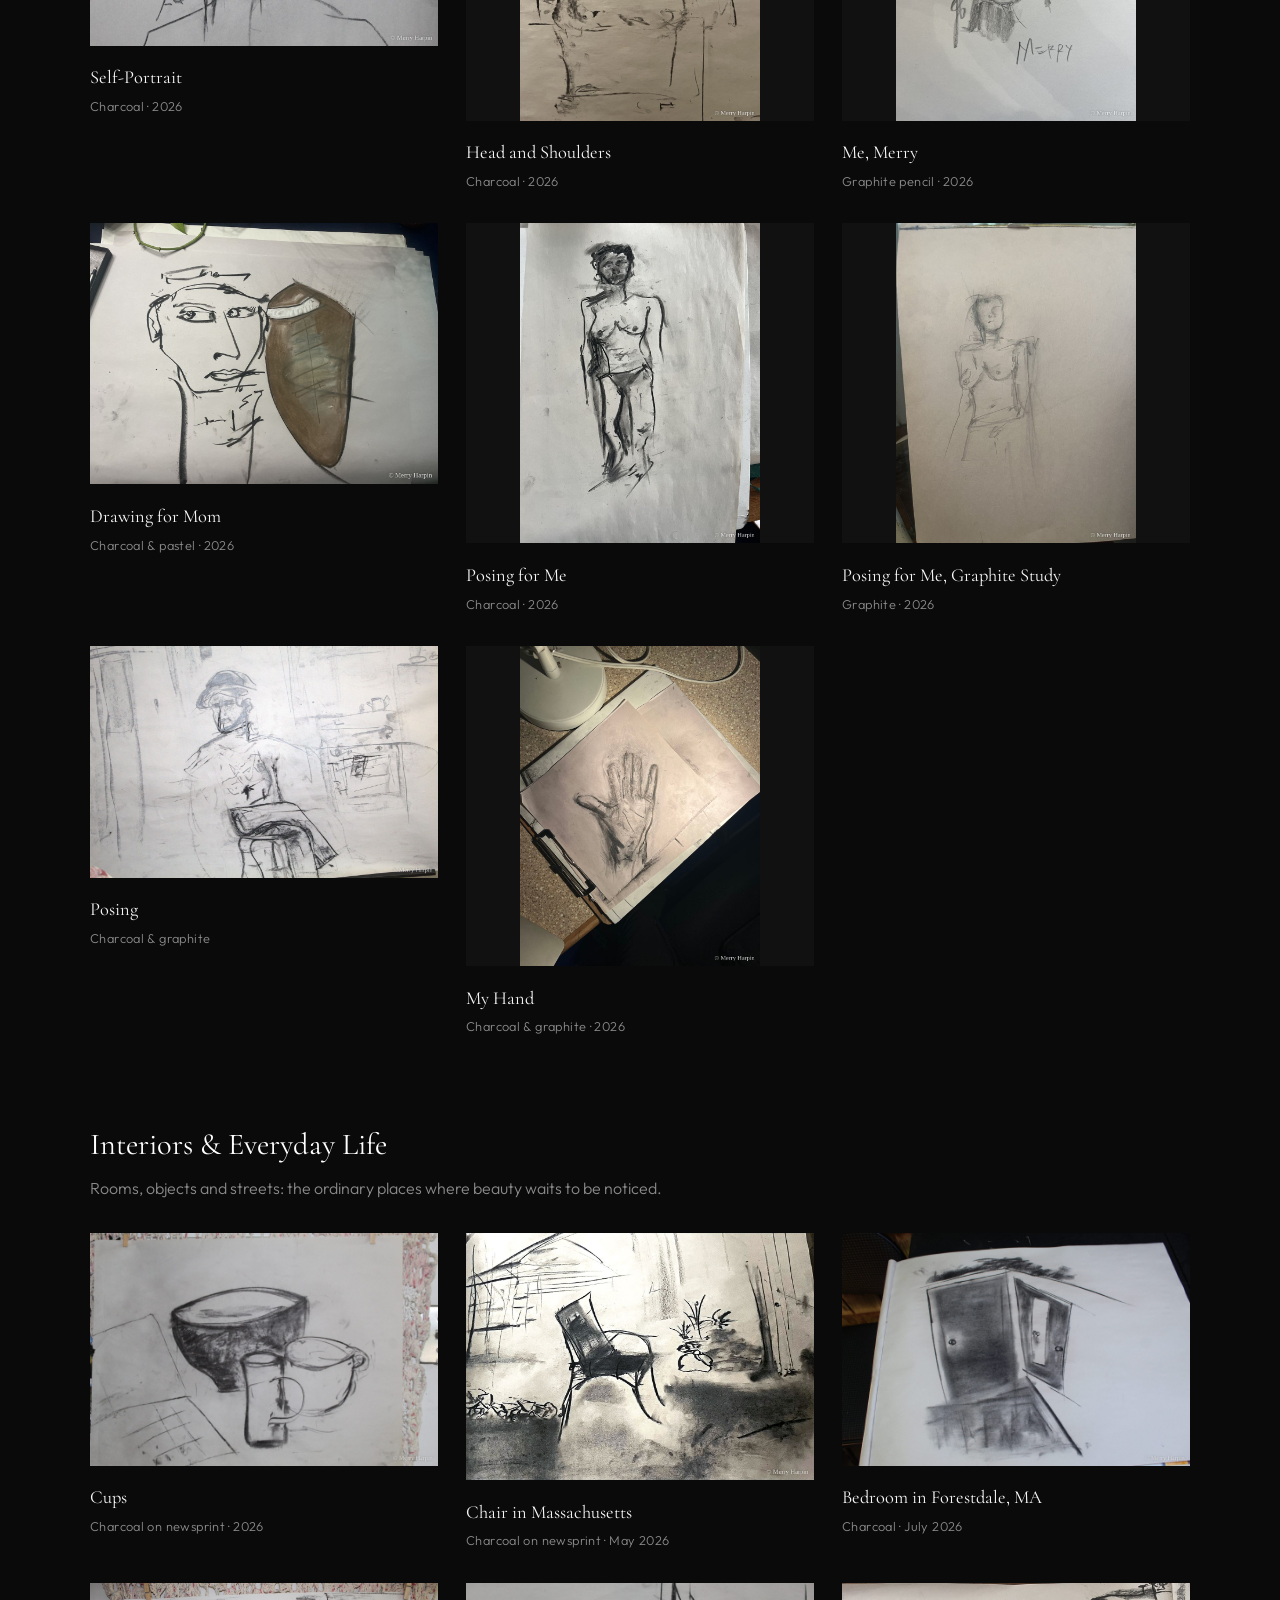
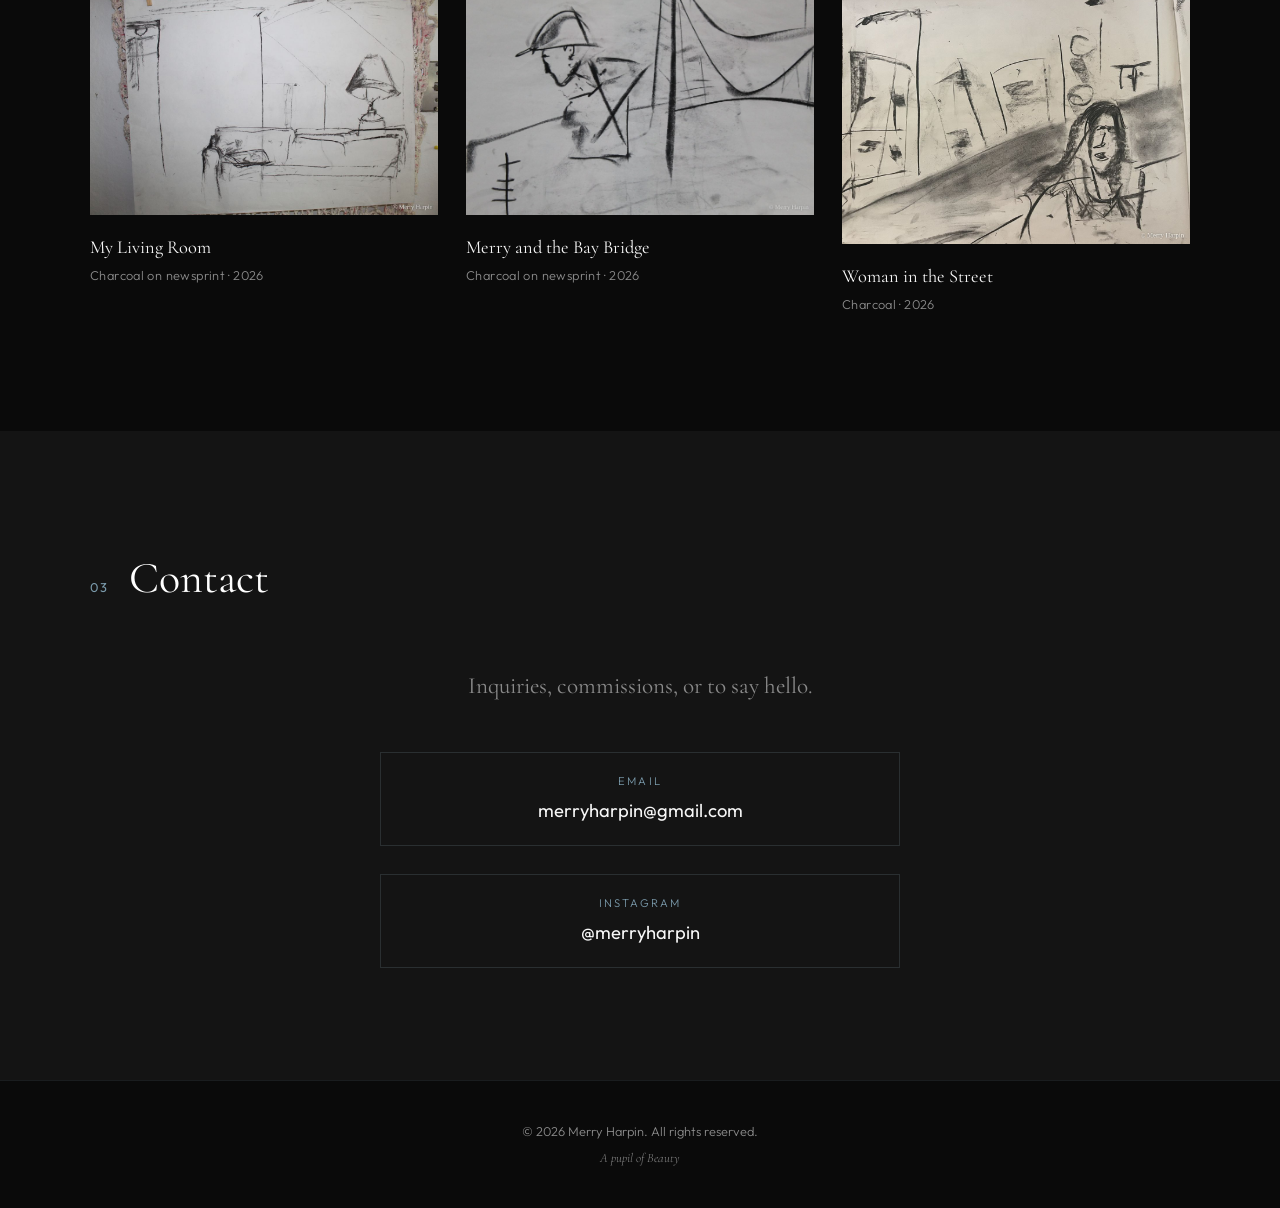
==== commit 7631b987: "Add files via upload" ====
--- a/index.html
+++ b/index.html
@@ -15,7 +15,7 @@
   <meta name="description" content="Merry Harpin — Artist. A pupil of Beauty. Original charcoal drawings and works.">
   <meta property="og:title" content="Merry Harpin | Artist">
   <meta property="og:description" content="A pupil of Beauty. Original charcoal drawings by Merry Harpin.">
-  <meta property="og:image" content="https://merryharpin.com/images/IMG_1176.JPG">
+  <meta property="og:image" content="https://merryharpin.com/IMG_1176.JPG">
   <meta property="og:url" content="https://merryharpin.com">
   <meta name="twitter:card" content="summary_large_image">
   <link rel="preconnect" href="https://fonts.googleapis.com">
@@ -118,7 +118,7 @@
 </p>
         </div>
         <div class="about-photo">
-          <img src="images/xGOib.jpg" alt="Merry Harpin" loading="lazy" decoding="async">
+          <img src="xGOib.jpg" alt="Merry Harpin" loading="lazy" decoding="async">
         </div>
       </div>
     </div>
@@ -145,21 +145,21 @@
         </div>
         <div class="portfolio-grid">
           <article class="portfolio-item">
-            <img src="images/bird-goldfinch-scan.jpg" alt="American goldfinch perched on a thin branch beside young leaves" loading="lazy" decoding="async">
+            <img src="bird-goldfinch-scan.jpg" alt="American goldfinch perched on a thin branch beside young leaves" loading="lazy" decoding="async">
             <div class="portfolio-info">
               <h3>American Goldfinch</h3>
               <p>Charcoal &amp; pastel</p>
             </div>
           </article>
           <article class="portfolio-item">
-            <img src="images/bird-duck-scan.jpg" alt="Duck with a brown head and yellow eye swimming on blue water" loading="lazy" decoding="async">
+            <img src="bird-duck-scan.jpg" alt="Duck with a brown head and yellow eye swimming on blue water" loading="lazy" decoding="async">
             <div class="portfolio-info">
               <h3>Common Goldeneye - Female</h3>
               <p>Charcoal &amp; pastel</p>
             </div>
           </article>
           <article class="portfolio-item">
-            <img src="images/IMG_1198.JPG" alt="Cedar waxwing perched on a branch with berries" loading="lazy" decoding="async">
+            <img src="IMG_1198.JPG" alt="Cedar waxwing perched on a branch with berries" loading="lazy" decoding="async">
             <div class="portfolio-info">
               <h3>Cedar Waxwing</h3>
               <p>18 × 24 · Charcoal, graphite &amp; chalk pastel · 2026</p>
@@ -167,8 +167,8 @@
           </article>
           <article class="portfolio-item">
             <div class="art-set art-set--single" aria-label="Hooded Merganser, with a detail view on hover">
-              <img src="images/IMG_1662.jpg" alt="Hooded merganser swimming" loading="lazy" decoding="async">
-              <img src="images/IMG_1660.jpg" alt="Hooded merganser, detail" class="art-layer art-layer-1" loading="lazy" decoding="async">
+              <img src="IMG_1662.jpg" alt="Hooded merganser swimming" loading="lazy" decoding="async">
+              <img src="IMG_1660.jpg" alt="Hooded merganser, detail" class="art-layer art-layer-1" loading="lazy" decoding="async">
               <span class="art-badge" aria-hidden="true">＋ detail</span>
             </div>
             <div class="portfolio-info">
@@ -178,9 +178,9 @@
           </article>
           <article class="portfolio-item">
             <div class="art-set art-set--cycle" aria-label="Double-crested Cormorant study, with detail views on hover">
-              <img src="images/IMG_1517.jpg" alt="Double-crested cormorant, charcoal study" loading="lazy" decoding="async">
-              <img src="images/IMG_1485.jpg" alt="Double-crested cormorant, head detail" class="art-layer art-layer-1" loading="lazy" decoding="async">
-              <img src="images/IMG_1482.jpg" alt="Double-crested cormorant, eye detail" class="art-layer art-layer-2" loading="lazy" decoding="async">
+              <img src="IMG_1517.jpg" alt="Double-crested cormorant, charcoal study" loading="lazy" decoding="async">
+              <img src="IMG_1485.jpg" alt="Double-crested cormorant, head detail" class="art-layer art-layer-1" loading="lazy" decoding="async">
+              <img src="IMG_1482.jpg" alt="Double-crested cormorant, eye detail" class="art-layer art-layer-2" loading="lazy" decoding="async">
               <span class="art-badge" aria-hidden="true">＋ detail</span>
             </div>
             <div class="portfolio-info">
@@ -200,9 +200,9 @@
         <div class="portfolio-grid">
           <article class="portfolio-item">
             <div class="art-set art-set--cycle" aria-label="Self-Portrait, with detail views on hover">
-              <img src="images/IMG_1381_2.jpg" alt="Self-portrait in charcoal" loading="lazy" decoding="async">
-              <img src="images/IMG_1373.JPG" alt="Self-portrait, eyes detail" class="art-layer art-layer-1" loading="lazy" decoding="async">
-              <img src="images/IMG_1372.JPG" alt="Self-portrait, nose and mouth detail" class="art-layer art-layer-2" loading="lazy" decoding="async">
+              <img src="IMG_1381_2.jpg" alt="Self-portrait in charcoal" loading="lazy" decoding="async">
+              <img src="IMG_1373.JPG" alt="Self-portrait, eyes detail" class="art-layer art-layer-1" loading="lazy" decoding="async">
+              <img src="IMG_1372.JPG" alt="Self-portrait, nose and mouth detail" class="art-layer art-layer-2" loading="lazy" decoding="async">
               <span class="art-badge" aria-hidden="true">＋ detail</span>
             </div>
             <div class="portfolio-info">
@@ -211,49 +211,49 @@
             </div>
           </article>
           <article class="portfolio-item">
-            <img src="images/IMG_1256.jpg" alt="Head and shoulders portrait in charcoal" loading="lazy" decoding="async">
+            <img src="IMG_1256.jpg" alt="Head and shoulders portrait in charcoal" loading="lazy" decoding="async">
             <div class="portfolio-info">
               <h3>Head and Shoulders</h3>
               <p>Charcoal · 2026</p>
             </div>
           </article>
           <article class="portfolio-item">
-            <img src="images/IMG_0084.jpg" alt="Self-portrait in graphite, signed Merry" loading="lazy" decoding="async">
+            <img src="IMG_0084.jpg" alt="Self-portrait in graphite, signed Merry" loading="lazy" decoding="async">
             <div class="portfolio-info">
               <h3>Me, Merry</h3>
               <p>Graphite pencil · 2026</p>
             </div>
           </article>
           <article class="portfolio-item">
-            <img src="images/IMG_9840.jpg" alt="Line portrait with a brown pastel shape beside the face" loading="lazy" decoding="async">
+            <img src="IMG_9840.jpg" alt="Line portrait with a brown pastel shape beside the face" loading="lazy" decoding="async">
             <div class="portfolio-info">
               <h3>Drawing for Mom</h3>
               <p>Charcoal &amp; pastel · 2026</p>
             </div>
           </article>
           <article class="portfolio-item">
-            <img src="images/IMG_1437_2.jpg" alt="Standing figure study in charcoal" loading="lazy" decoding="async">
+            <img src="IMG_1437_2.jpg" alt="Standing figure study in charcoal" loading="lazy" decoding="async">
             <div class="portfolio-info">
               <h3>Posing for Me</h3>
               <p>Charcoal · 2026</p>
             </div>
           </article>
           <article class="portfolio-item">
-            <img src="images/IMG_1972.jpg" alt="Standing figure study in graphite" loading="lazy" decoding="async">
+            <img src="IMG_1972.jpg" alt="Standing figure study in graphite" loading="lazy" decoding="async">
             <div class="portfolio-info">
               <h3>Posing for Me, Graphite Study</h3>
               <p>Graphite · 2026</p>
             </div>
           </article>
           <article class="portfolio-item">
-            <img src="images/IMG_1053.jpg" alt="Seated figure in a kitchen" loading="lazy" decoding="async">
+            <img src="IMG_1053.jpg" alt="Seated figure in a kitchen" loading="lazy" decoding="async">
             <div class="portfolio-info">
               <h3>Posing</h3>
               <p>Charcoal &amp; graphite</p>
             </div>
           </article>
           <article class="portfolio-item">
-            <img src="images/hand-study.jpeg" alt="Study of the artist's hand" loading="lazy" decoding="async">
+            <img src="hand-study.jpeg" alt="Study of the artist's hand" loading="lazy" decoding="async">
             <div class="portfolio-info">
               <h3>My Hand</h3>
               <p>Charcoal &amp; graphite · 2026</p>
@@ -270,42 +270,42 @@
         </div>
         <div class="portfolio-grid">
           <article class="portfolio-item">
-            <img src="images/IMG_1176.JPG" alt="Cups on a table, charcoal on newsprint" loading="lazy" decoding="async">
+            <img src="IMG_1176.JPG" alt="Cups on a table, charcoal on newsprint" loading="lazy" decoding="async">
             <div class="portfolio-info">
               <h3>Cups</h3>
               <p>Charcoal on newsprint · 2026</p>
             </div>
           </article>
           <article class="portfolio-item">
-            <img src="images/chair-in-massachusetts.jpg" alt="A chair in a Massachusetts room" loading="lazy" decoding="async">
+            <img src="chair-in-massachusetts.jpg" alt="A chair in a Massachusetts room" loading="lazy" decoding="async">
             <div class="portfolio-info">
               <h3>Chair in Massachusetts</h3>
               <p>Charcoal on newsprint · May 2026</p>
             </div>
           </article>
           <article class="portfolio-item">
-            <img src="images/IMG_1062.JPG" alt="Bedroom interior in Forestdale, Massachusetts" loading="lazy" decoding="async">
+            <img src="IMG_1062.JPG" alt="Bedroom interior in Forestdale, Massachusetts" loading="lazy" decoding="async">
             <div class="portfolio-info">
               <h3>Bedroom in Forestdale, MA</h3>
               <p>Charcoal · July 2026</p>
             </div>
           </article>
           <article class="portfolio-item">
-            <img src="images/IMG_1186.JPG" alt="The artist's living room" loading="lazy" decoding="async">
+            <img src="IMG_1186.JPG" alt="The artist's living room" loading="lazy" decoding="async">
             <div class="portfolio-info">
               <h3>My Living Room</h3>
               <p>Charcoal on newsprint · 2026</p>
             </div>
           </article>
           <article class="portfolio-item">
-            <img src="images/IMG_1210.JPG" alt="Figure in a hat in front of the Bay Bridge" loading="lazy" decoding="async">
+            <img src="IMG_1210.JPG" alt="Figure in a hat in front of the Bay Bridge" loading="lazy" decoding="async">
             <div class="portfolio-info">
               <h3>Merry and the Bay Bridge</h3>
               <p>Charcoal on newsprint · 2026</p>
             </div>
           </article>
           <article class="portfolio-item">
-            <img src="images/IMG_0734_2.jpg" alt="Woman walking on a city street" loading="lazy" decoding="async">
+            <img src="IMG_0734_2.jpg" alt="Woman walking on a city street" loading="lazy" decoding="async">
             <div class="portfolio-info">
               <h3>Woman in the Street</h3>
               <p>Charcoal · 2026</p>
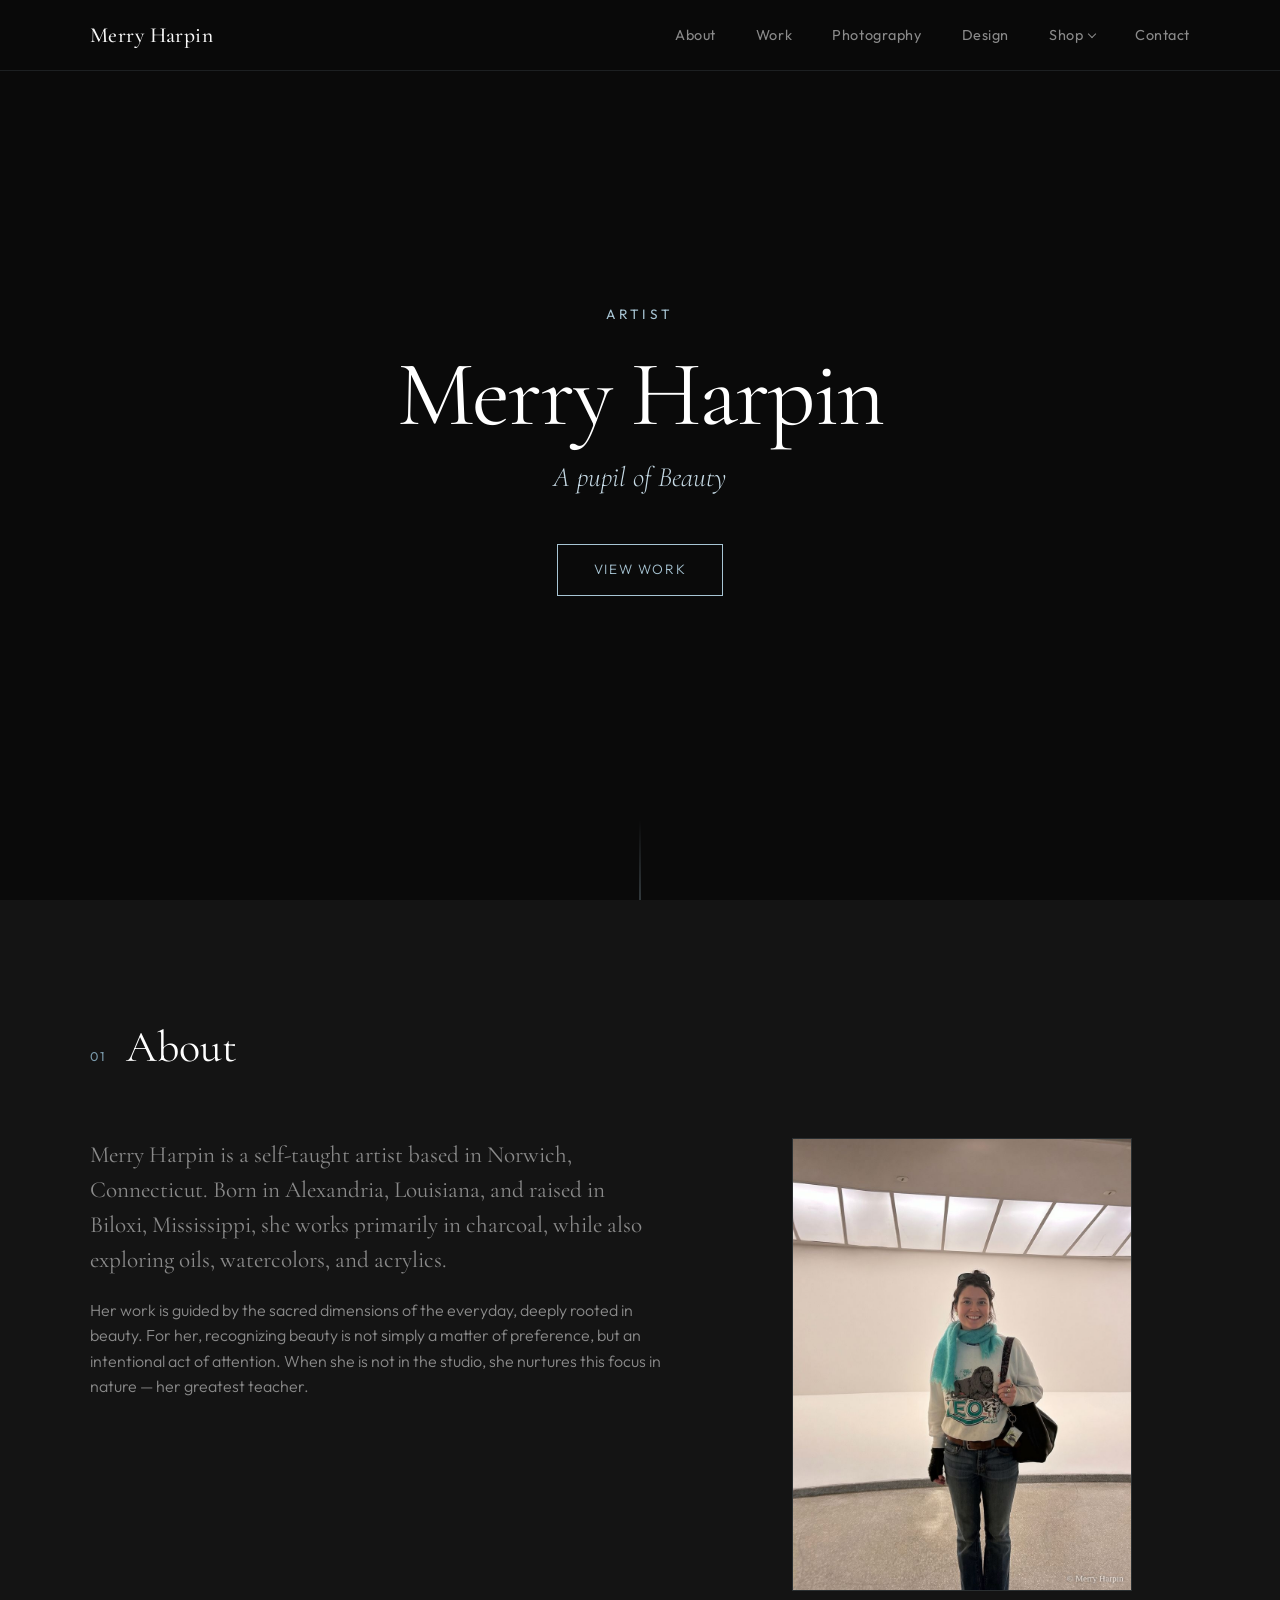
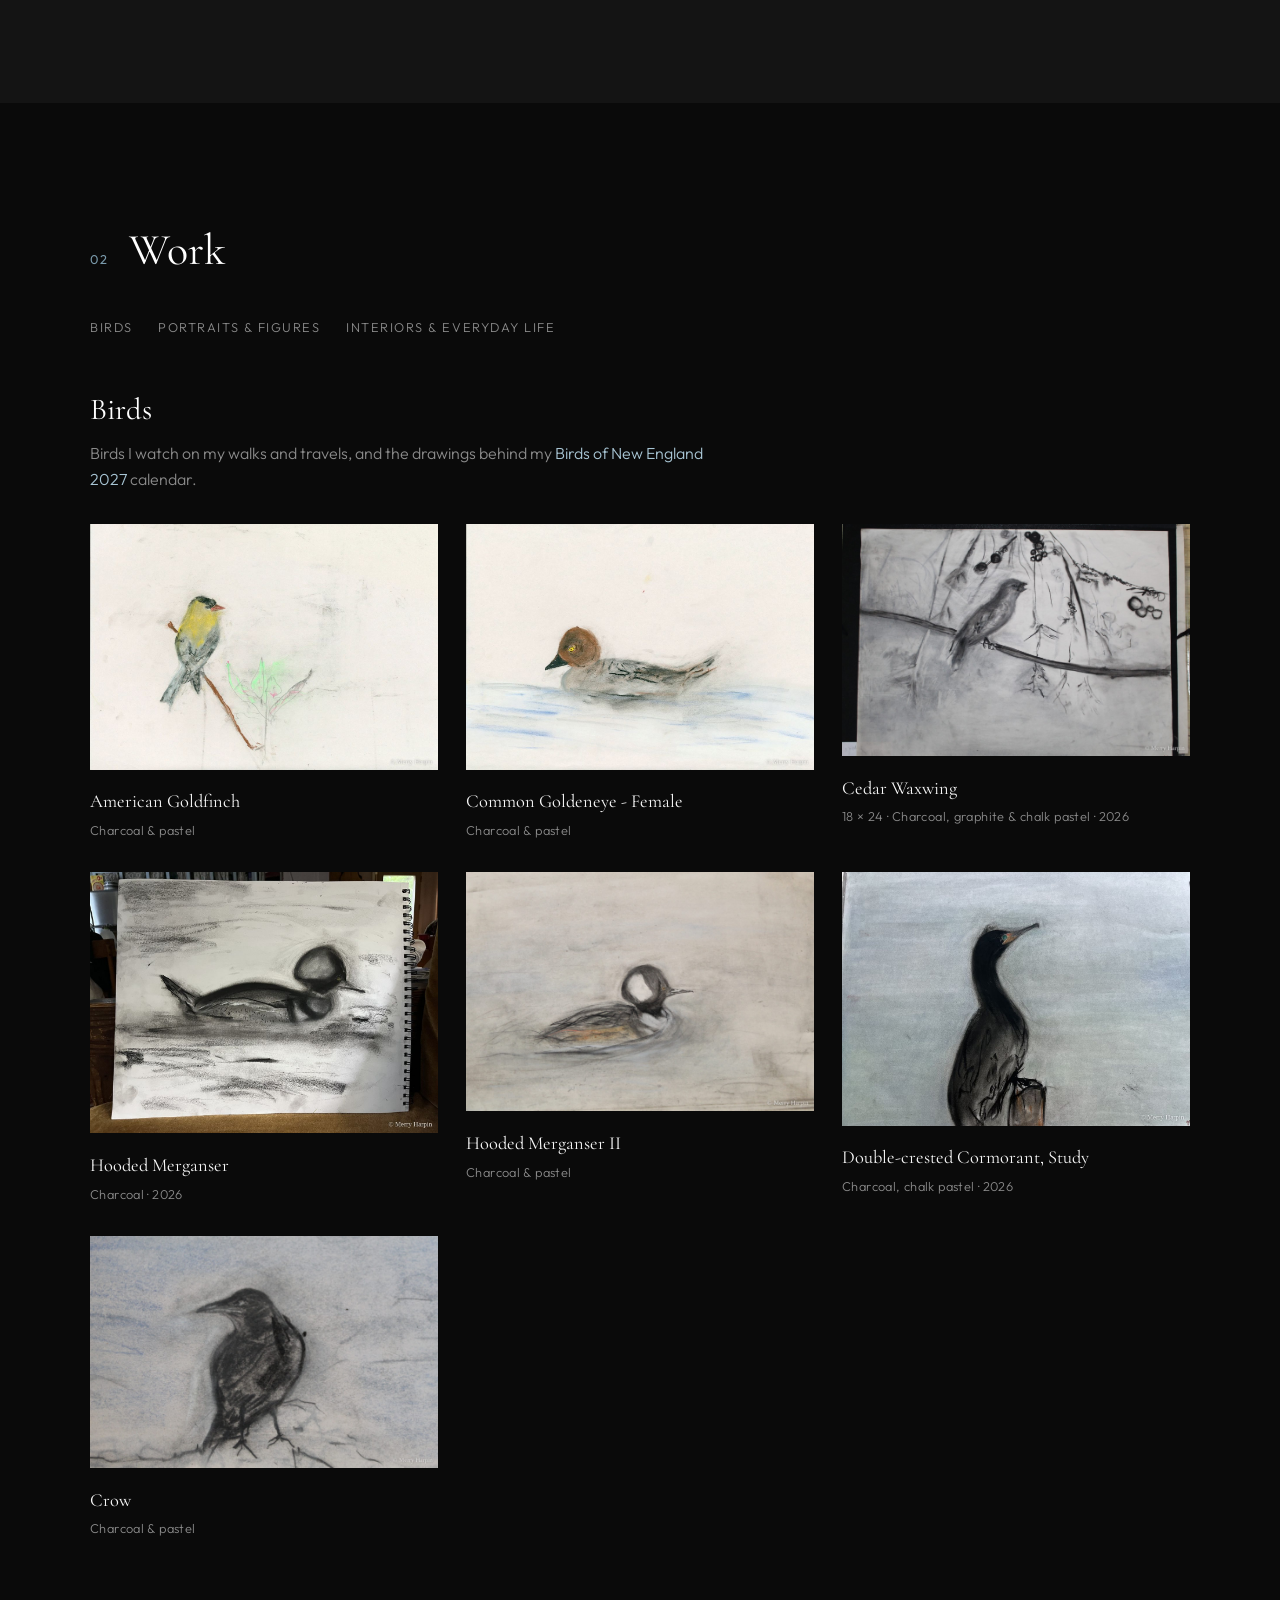
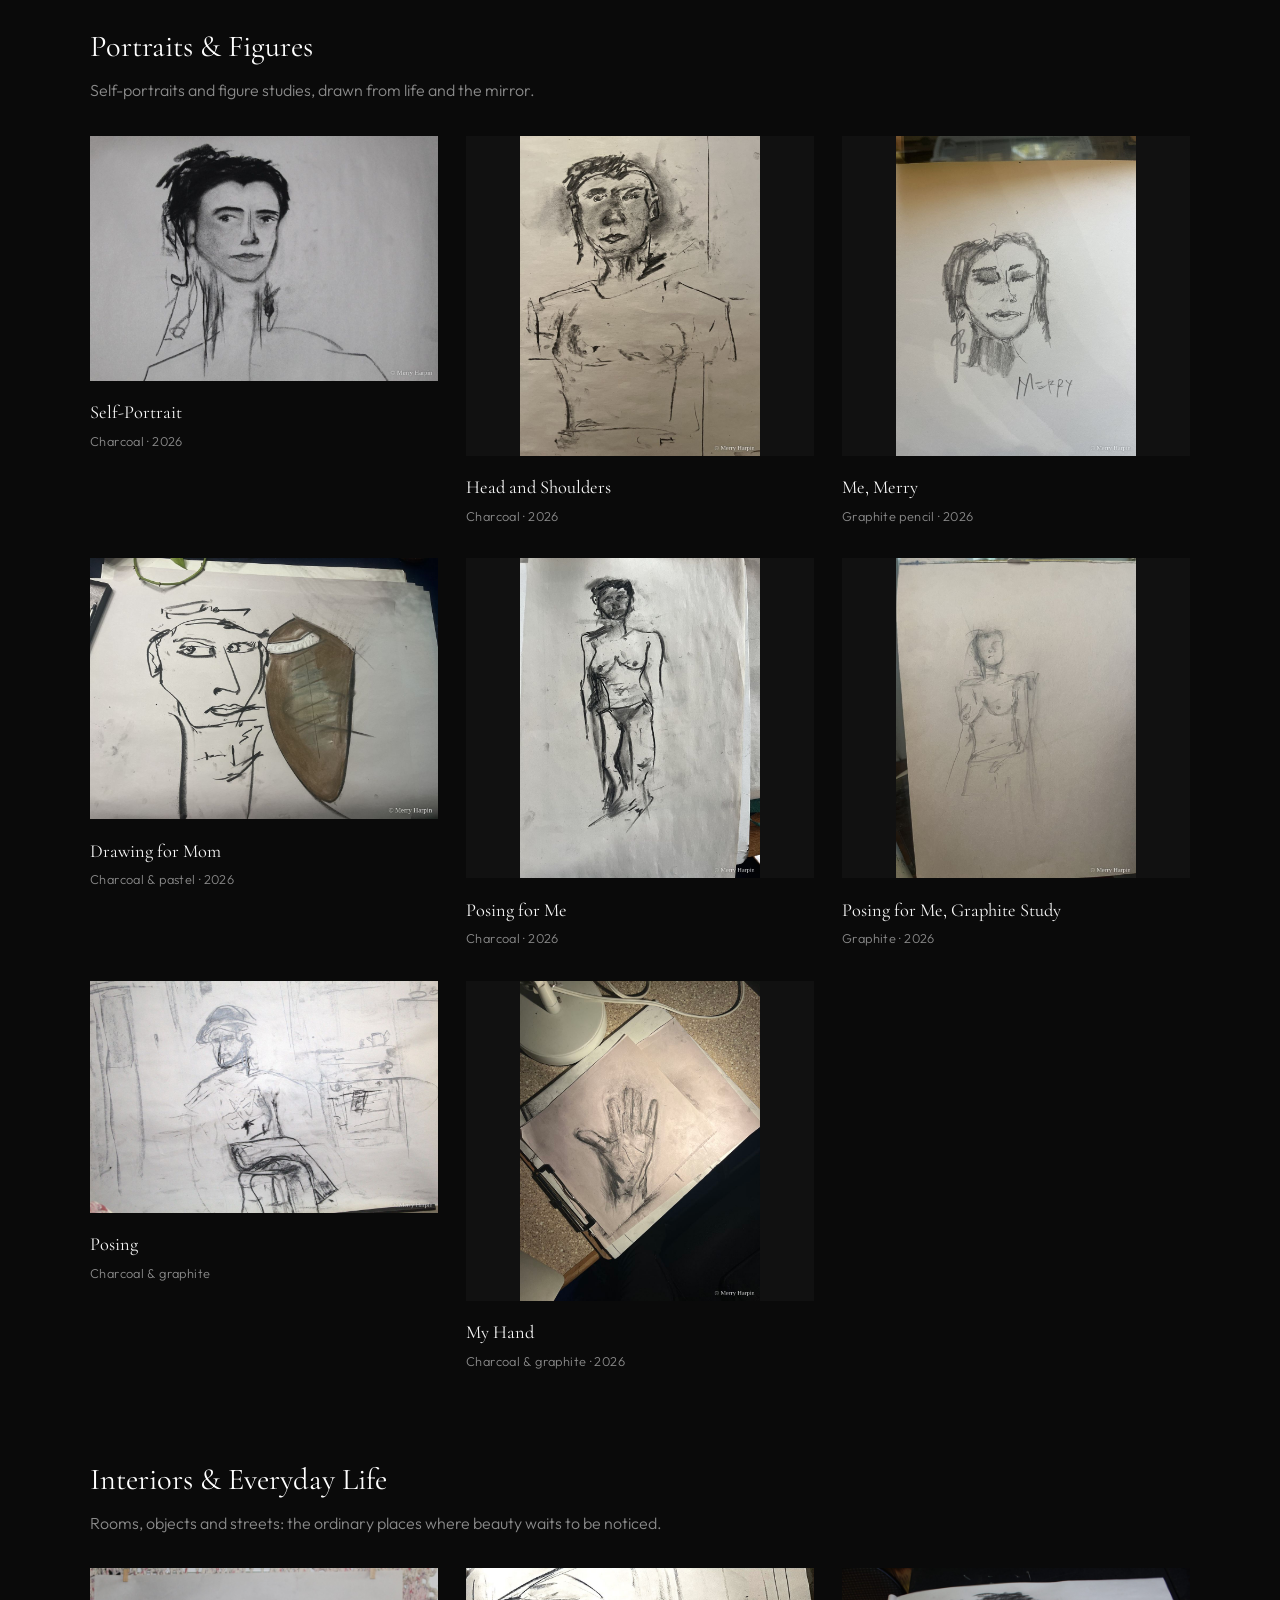
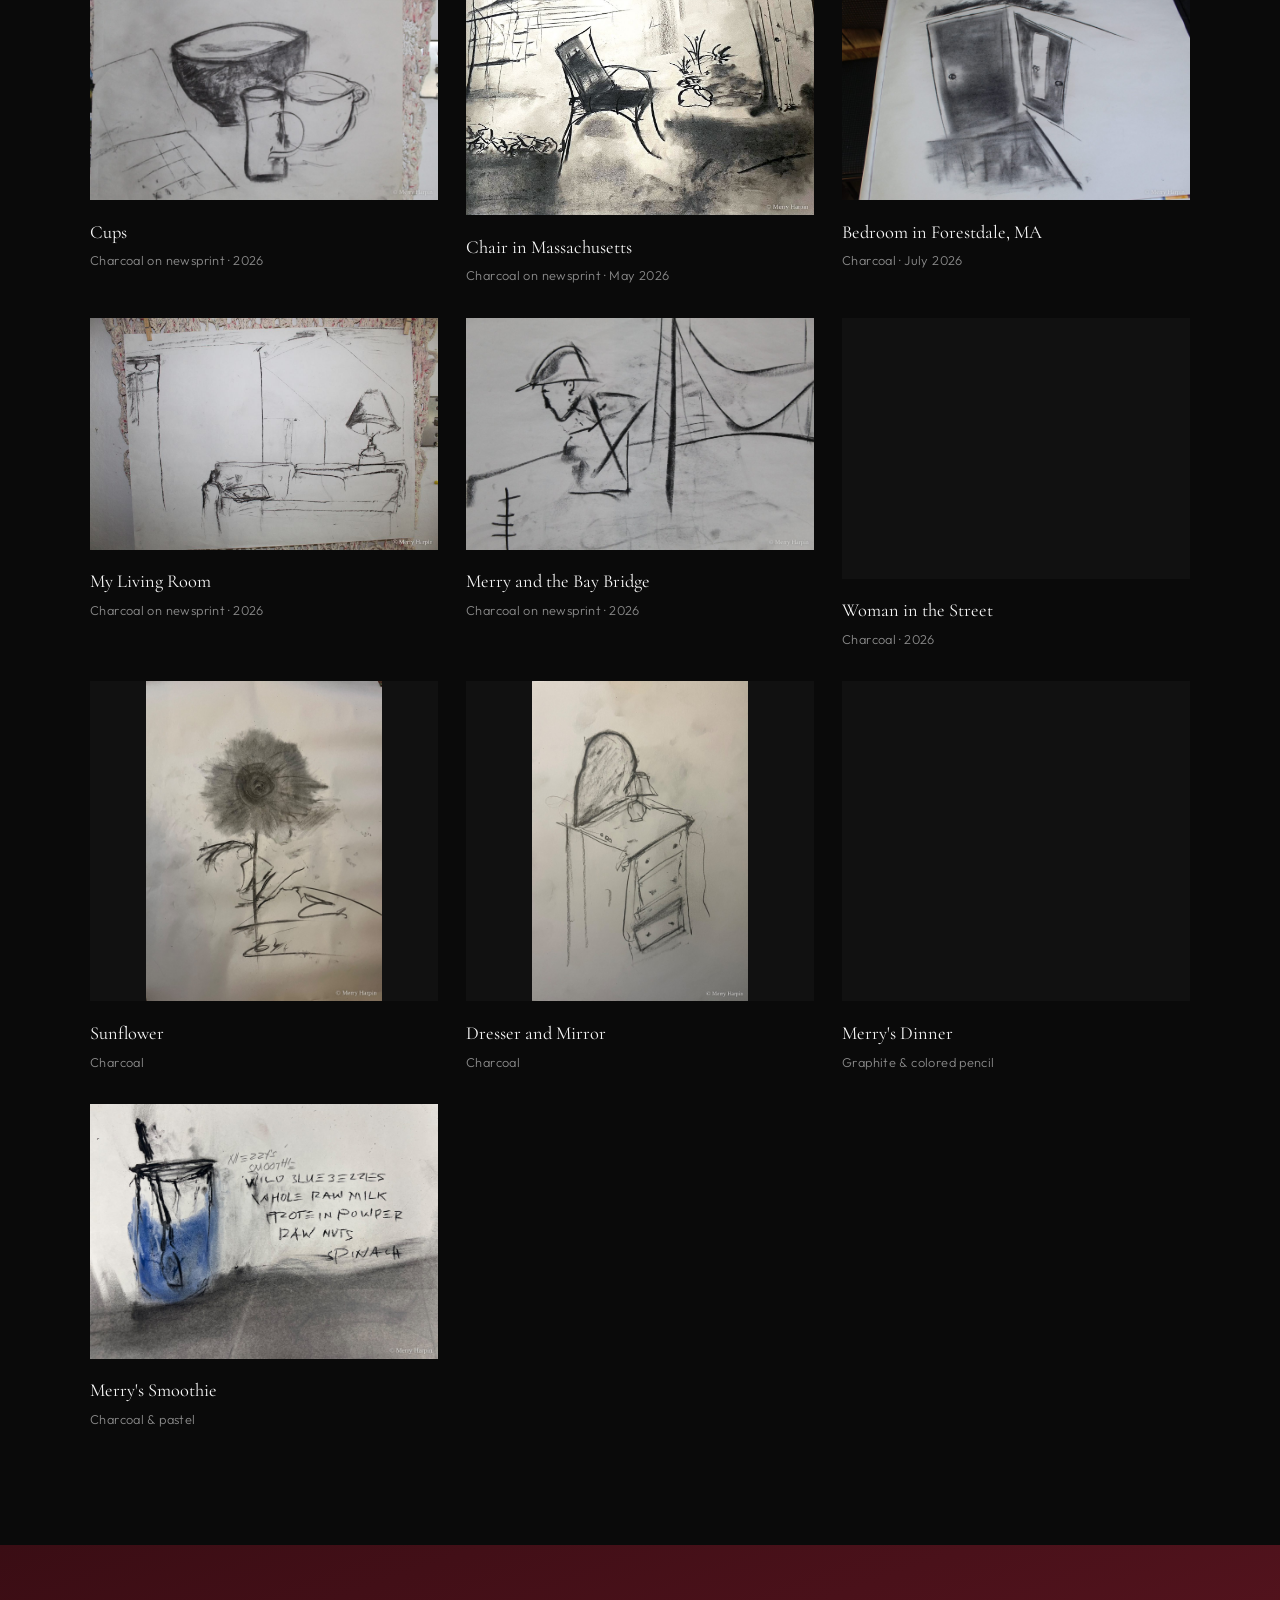
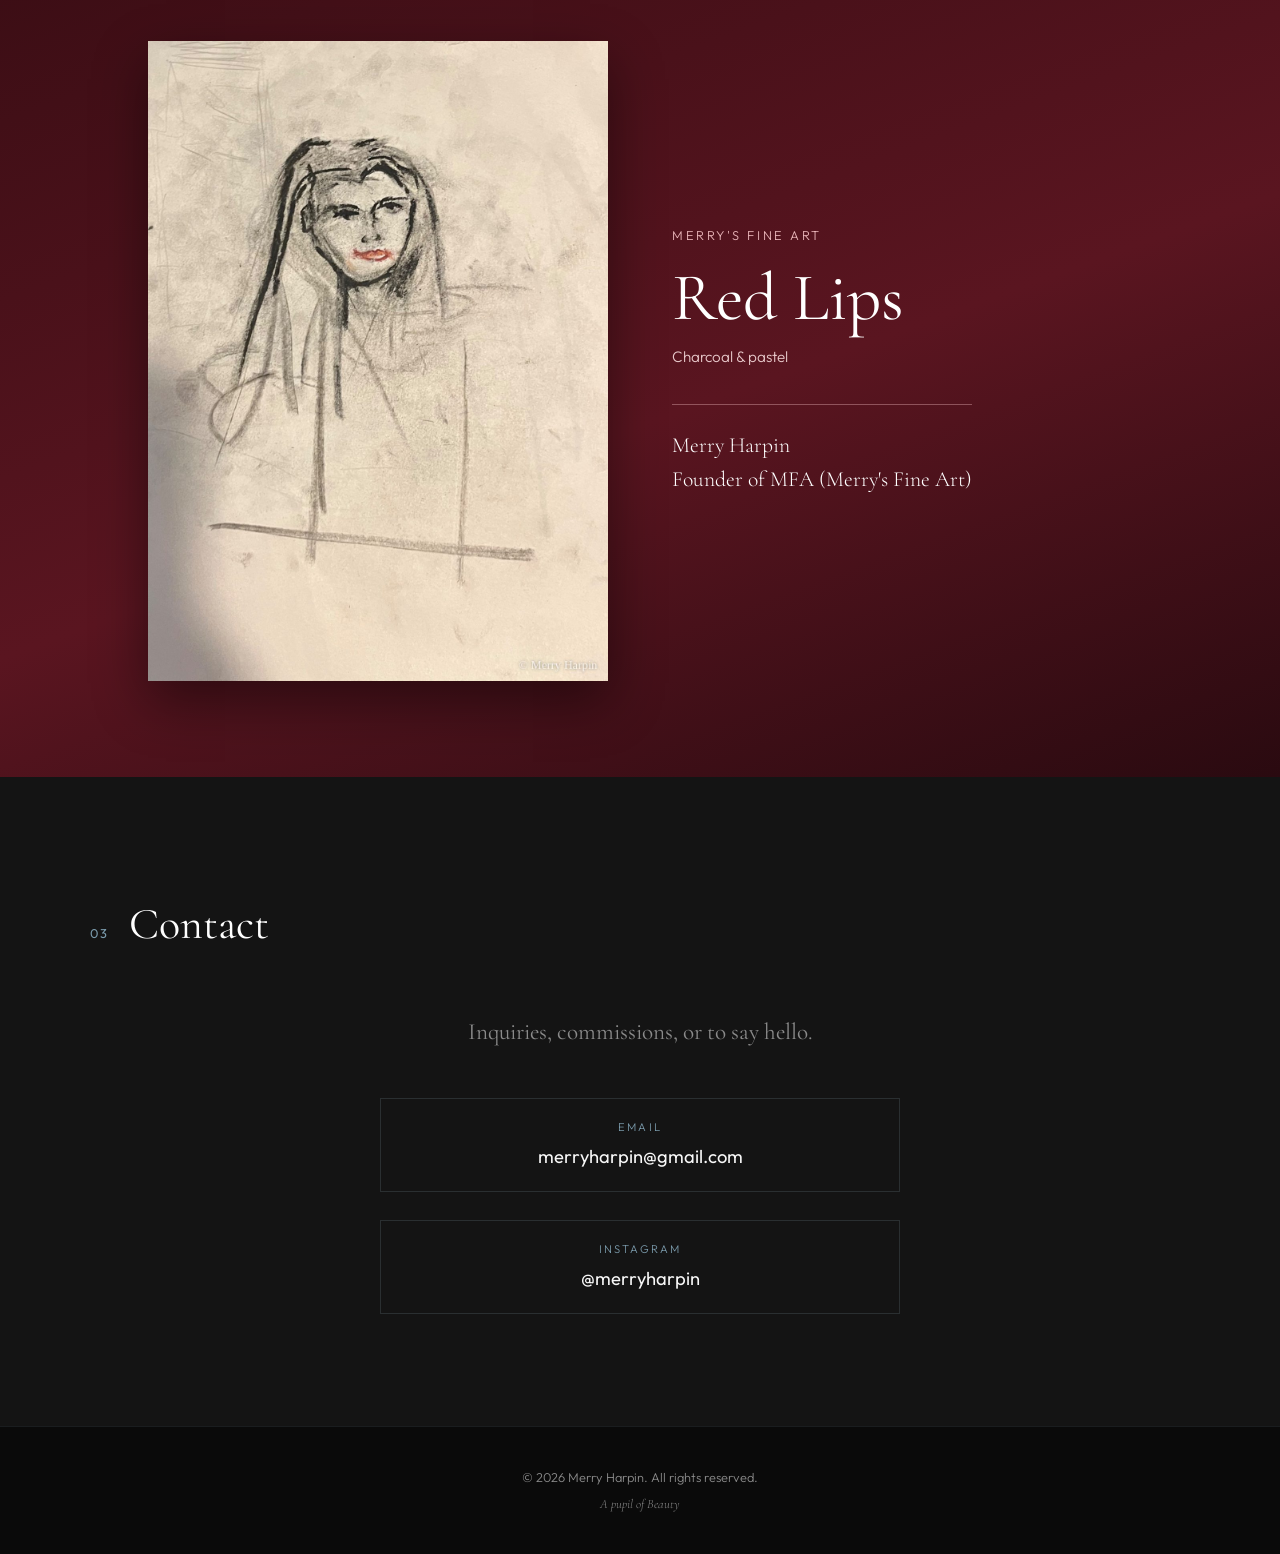
==== commit 0f64bb9b: "Update index.html" ====
--- a/index.html
+++ b/index.html
@@ -177,6 +177,13 @@
             </div>
           </article>
           <article class="portfolio-item">
+            <img src="hooded-merganser.jpg" alt="Male hooded merganser swimming, in charcoal with soft colour on its side" loading="lazy" decoding="async">
+            <div class="portfolio-info">
+              <h3>Hooded Merganser II</h3>
+              <p>Charcoal &amp; pastel</p>
+            </div>
+          </article>
+          <article class="portfolio-item">
             <div class="art-set art-set--cycle" aria-label="Double-crested Cormorant study, with detail views on hover">
               <img src="IMG_1517.jpg" alt="Double-crested cormorant, charcoal study" loading="lazy" decoding="async">
               <img src="IMG_1485.jpg" alt="Double-crested cormorant, head detail" class="art-layer art-layer-1" loading="lazy" decoding="async">
@@ -188,6 +195,13 @@
               <p>Charcoal, chalk pastel · 2026</p>
             </div>
           </article>
+                  <article class="portfolio-item">
+            <img src="crow-on-rock.jpg" alt="Crow standing on a rock against a pale blue sky" loading="lazy" decoding="async">
+            <div class="portfolio-info">
+              <h3>Crow</h3>
+              <p>Charcoal &amp; pastel</p>
+            </div>
+          </article>
         </div>
       </div>
 
@@ -259,7 +273,7 @@
               <p>Charcoal &amp; graphite · 2026</p>
             </div>
           </article>
-        </div>
+                </div>
       </div>
 
       <!-- Collection: Interiors & Everyday Life -->
@@ -311,12 +325,63 @@
               <p>Charcoal · 2026</p>
             </div>
           </article>
+                  <article class="portfolio-item">
+            <img src="sunflower.jpg" alt="Sunflower drawn in smudged charcoal" loading="lazy" decoding="async">
+            <div class="portfolio-info">
+              <h3>Sunflower</h3>
+              <p>Charcoal</p>
+            </div>
+          </article>
+          <article class="portfolio-item">
+            <img src="dresser-and-mirror.jpg" alt="Dresser with a lamp and an arched mirror" loading="lazy" decoding="async">
+            <div class="portfolio-info">
+              <h3>Dresser and Mirror</h3>
+              <p>Charcoal</p>
+            </div>
+          </article>
+          <article class="portfolio-item">
+            <img src="merrys-dinner.jpg" alt="Notebook sketch titled Merry's Dinner: eggplant shakshuka and boiled rutabaga" loading="lazy" decoding="async">
+            <div class="portfolio-info">
+              <h3>Merry's Dinner</h3>
+              <p>Graphite &amp; colored pencil</p>
+            </div>
+          </article>
+          <article class="portfolio-item">
+            <img src="merrys-smoothie.jpg" alt="Charcoal and blue pastel drawing of a smoothie in a glass, with the ingredients written beside it" loading="lazy" decoding="async">
+            <div class="portfolio-info">
+              <h3>Merry's Smoothie</h3>
+              <p>Charcoal &amp; pastel</p>
+            </div>
+          </article>
         </div>
       </div>
     </div>
   </section>
 
   <!-- Contact -->
+  <!-- Red Lips: its own section -->
+  <section id="red-lips" class="redlips">
+    <div class="container redlips-inner">
+      <img src="portrait-red-lips.jpg" alt="Portrait of a woman with long dark hair and red lips, in charcoal and pastel" loading="lazy" decoding="async">
+      <div class="redlips-text">
+        <p class="redlips-kicker">Merry's Fine Art</p>
+        <h2>Red Lips</h2>
+        <p class="redlips-meta">Charcoal &amp; pastel</p>
+        <p class="redlips-founder">Merry Harpin<br>Founder of MFA (Merry's Fine Art)</p>
+      </div>
+    </div>
+  </section>
+  <style>
+    .redlips { background: linear-gradient(160deg, #3a0d14 0%, #5a1520 55%, #2a0a10 100%); padding: 6rem 0; }
+    .redlips-inner { display: grid; grid-template-columns: minmax(0, 1fr) minmax(0, 1fr); gap: 4rem; align-items: center; }
+    .redlips-inner img { width: 100%; max-width: 460px; justify-self: end; height: auto; box-shadow: 0 20px 50px rgba(0,0,0,.45); }
+    .redlips-kicker { font-size: .8rem; letter-spacing: .2em; text-transform: uppercase; color: #e8b4b8; margin-bottom: 1rem; }
+    .redlips-text h2 { font-family: var(--font-serif); font-size: clamp(2.6rem, 6vw, 4.2rem); font-weight: 400; color: #fff; line-height: 1.1; }
+    .redlips-meta { color: #e8c9cb; margin: .6rem 0 2.2rem; font-size: .95rem; }
+    .redlips-founder { font-family: var(--font-serif); font-size: 1.35rem; color: #fff; line-height: 1.6; border-top: 1px solid rgba(232,180,184,.4); padding-top: 1.4rem; display: inline-block; }
+    @media (max-width: 760px) { .redlips { padding: 4rem 0; } .redlips-inner { grid-template-columns: 1fr; gap: 2.2rem; text-align: center; } .redlips-inner img { justify-self: center; } }
+  </style>
+
   <section id="contact" class="section contact">
     <div class="container">
       <div class="section-header">
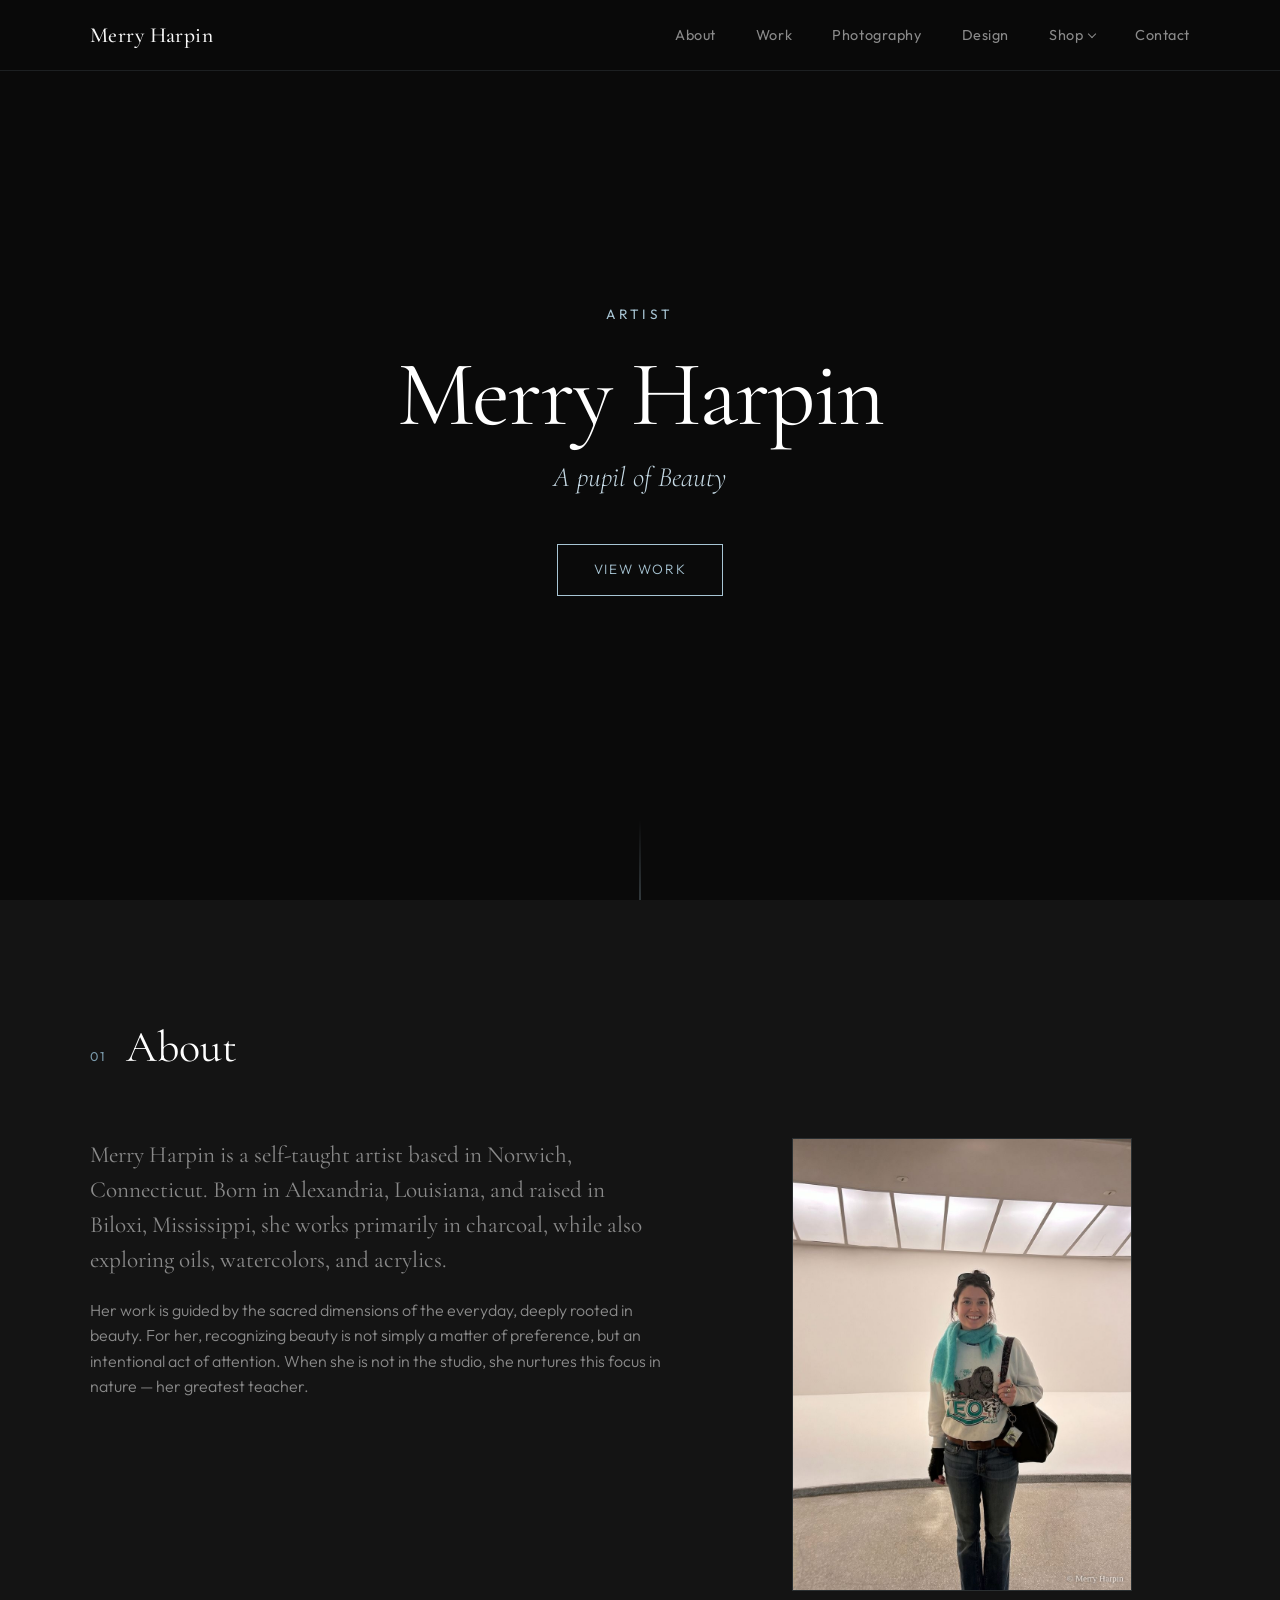
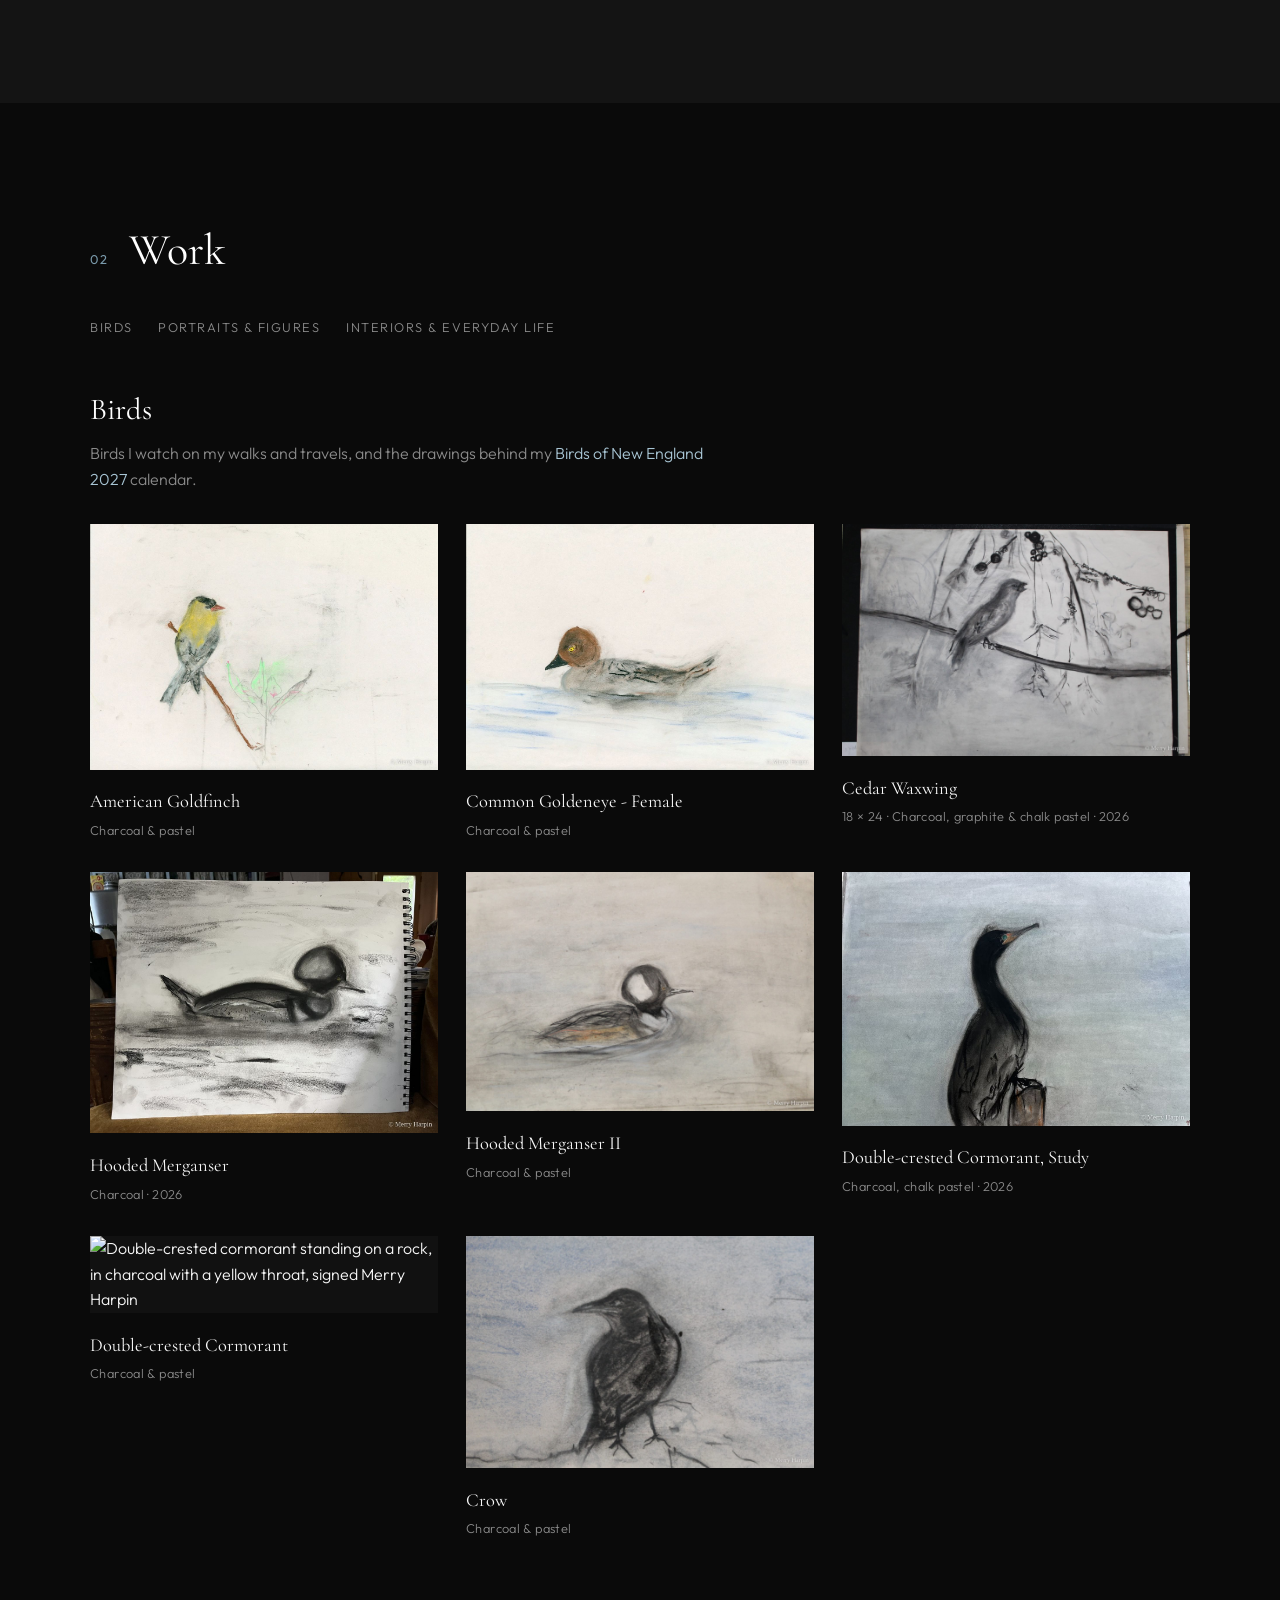
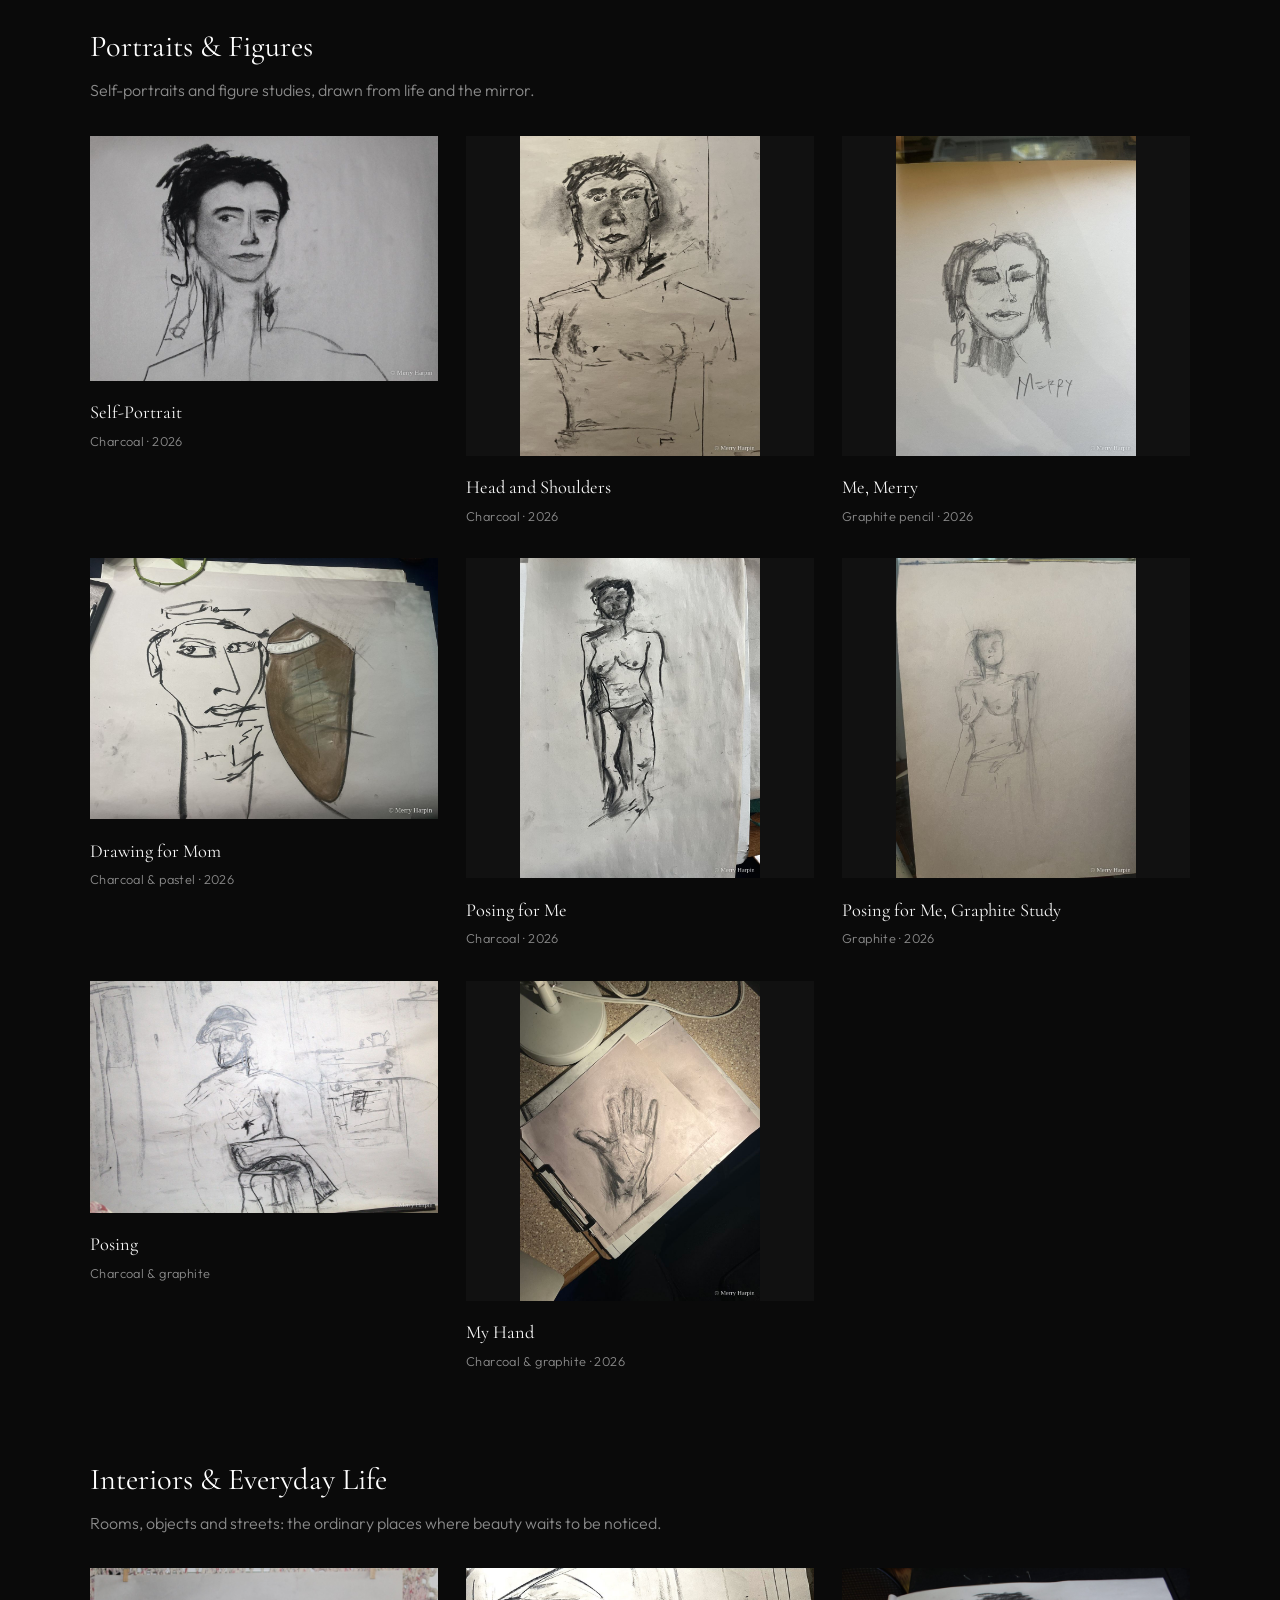
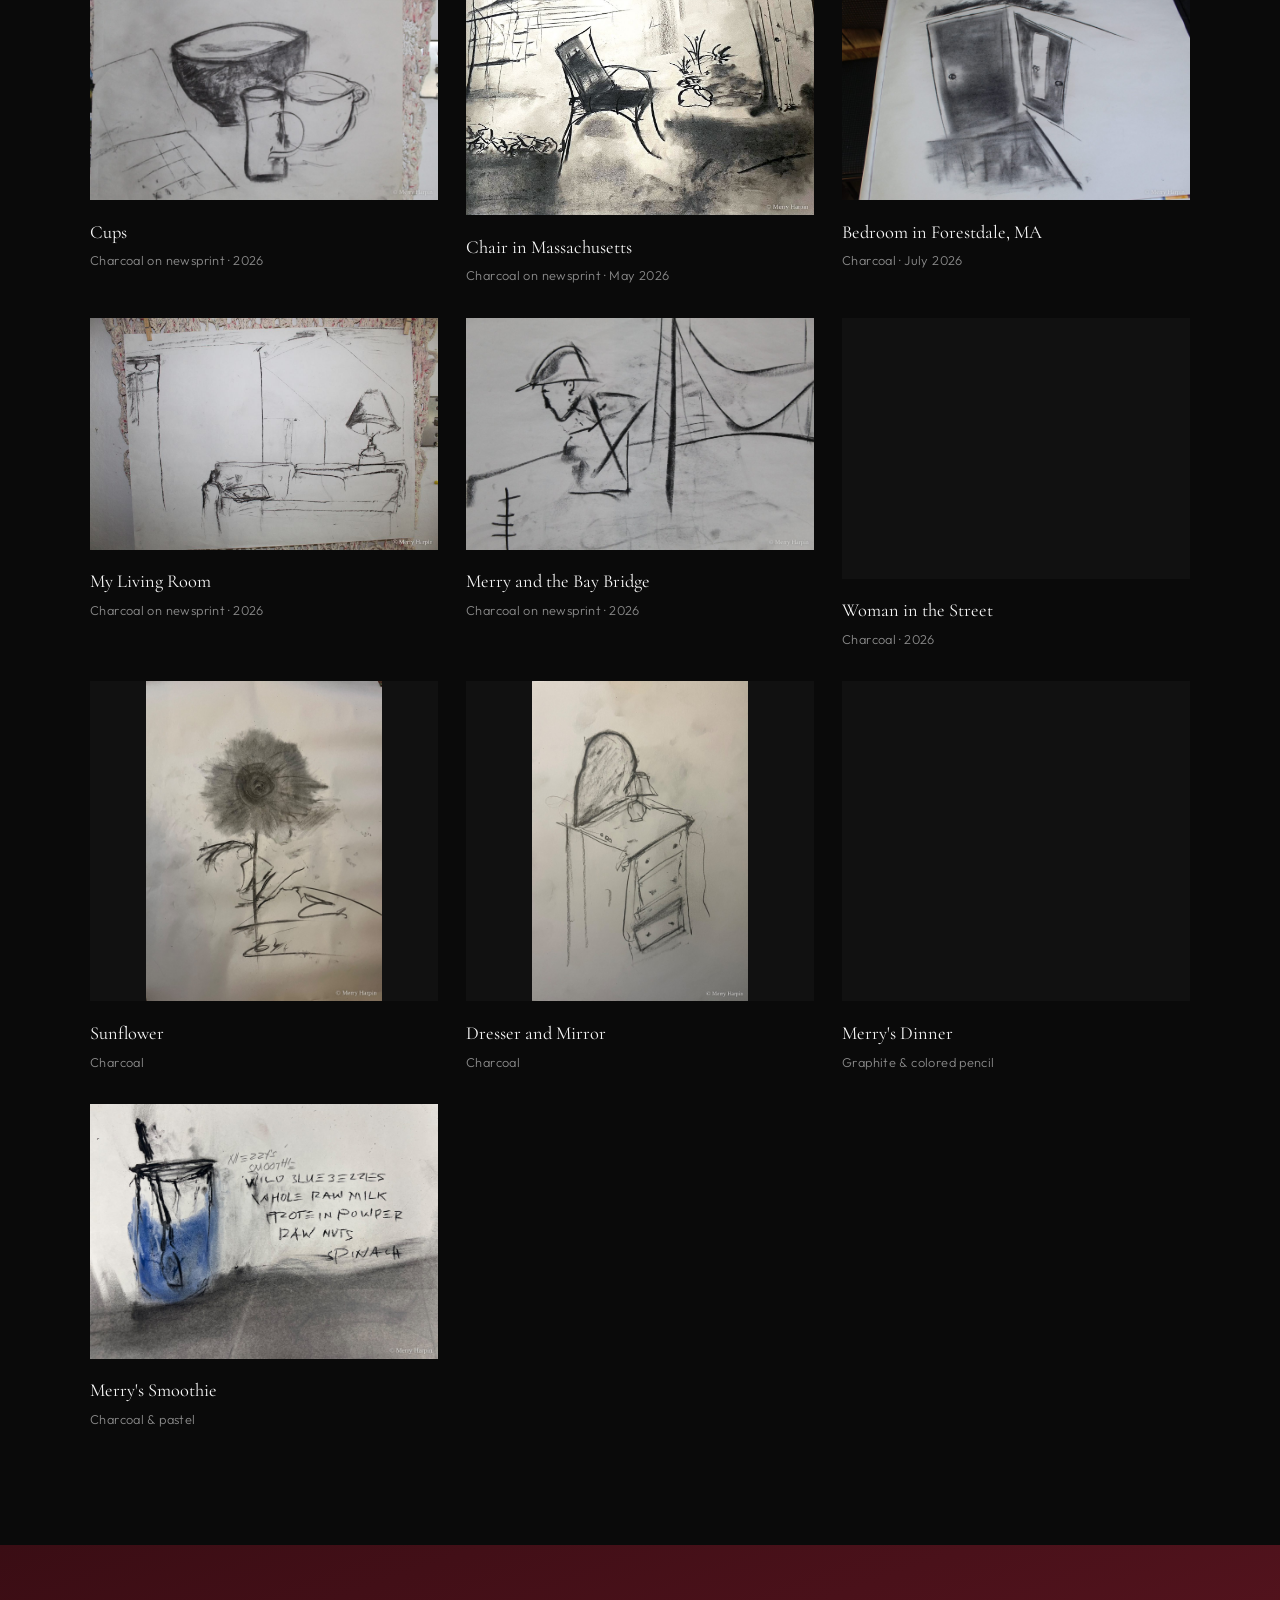
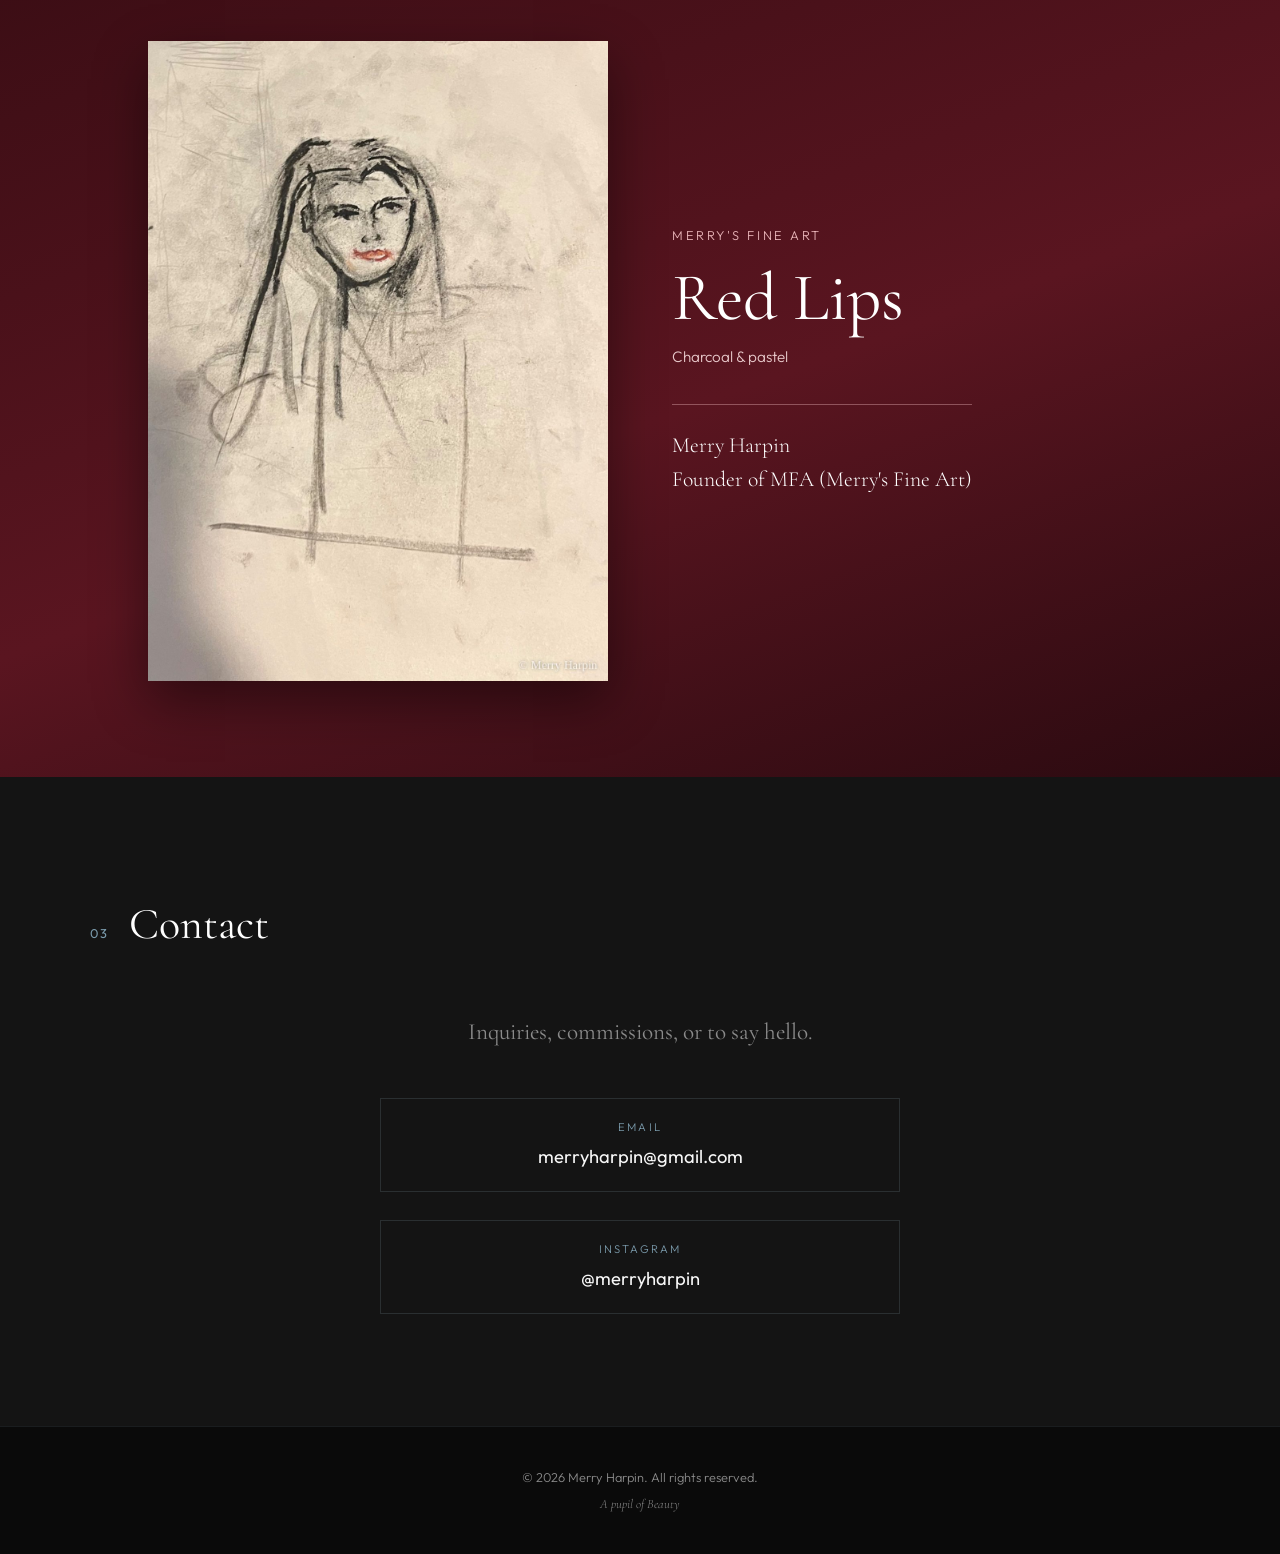
==== commit bb67bdd4: "Update index.html" ====
--- a/index.html
+++ b/index.html
@@ -195,6 +195,13 @@
               <p>Charcoal, chalk pastel · 2026</p>
             </div>
           </article>
+          <article class="portfolio-item">
+            <img src="cormorant-on-rock.jpg" alt="Double-crested cormorant standing on a rock, in charcoal with a yellow throat, signed Merry Harpin" loading="lazy" decoding="async">
+            <div class="portfolio-info">
+              <h3>Double-crested Cormorant</h3>
+              <p>Charcoal &amp; pastel</p>
+            </div>
+          </article>
                   <article class="portfolio-item">
             <img src="crow-on-rock.jpg" alt="Crow standing on a rock against a pale blue sky" loading="lazy" decoding="async">
             <div class="portfolio-info">
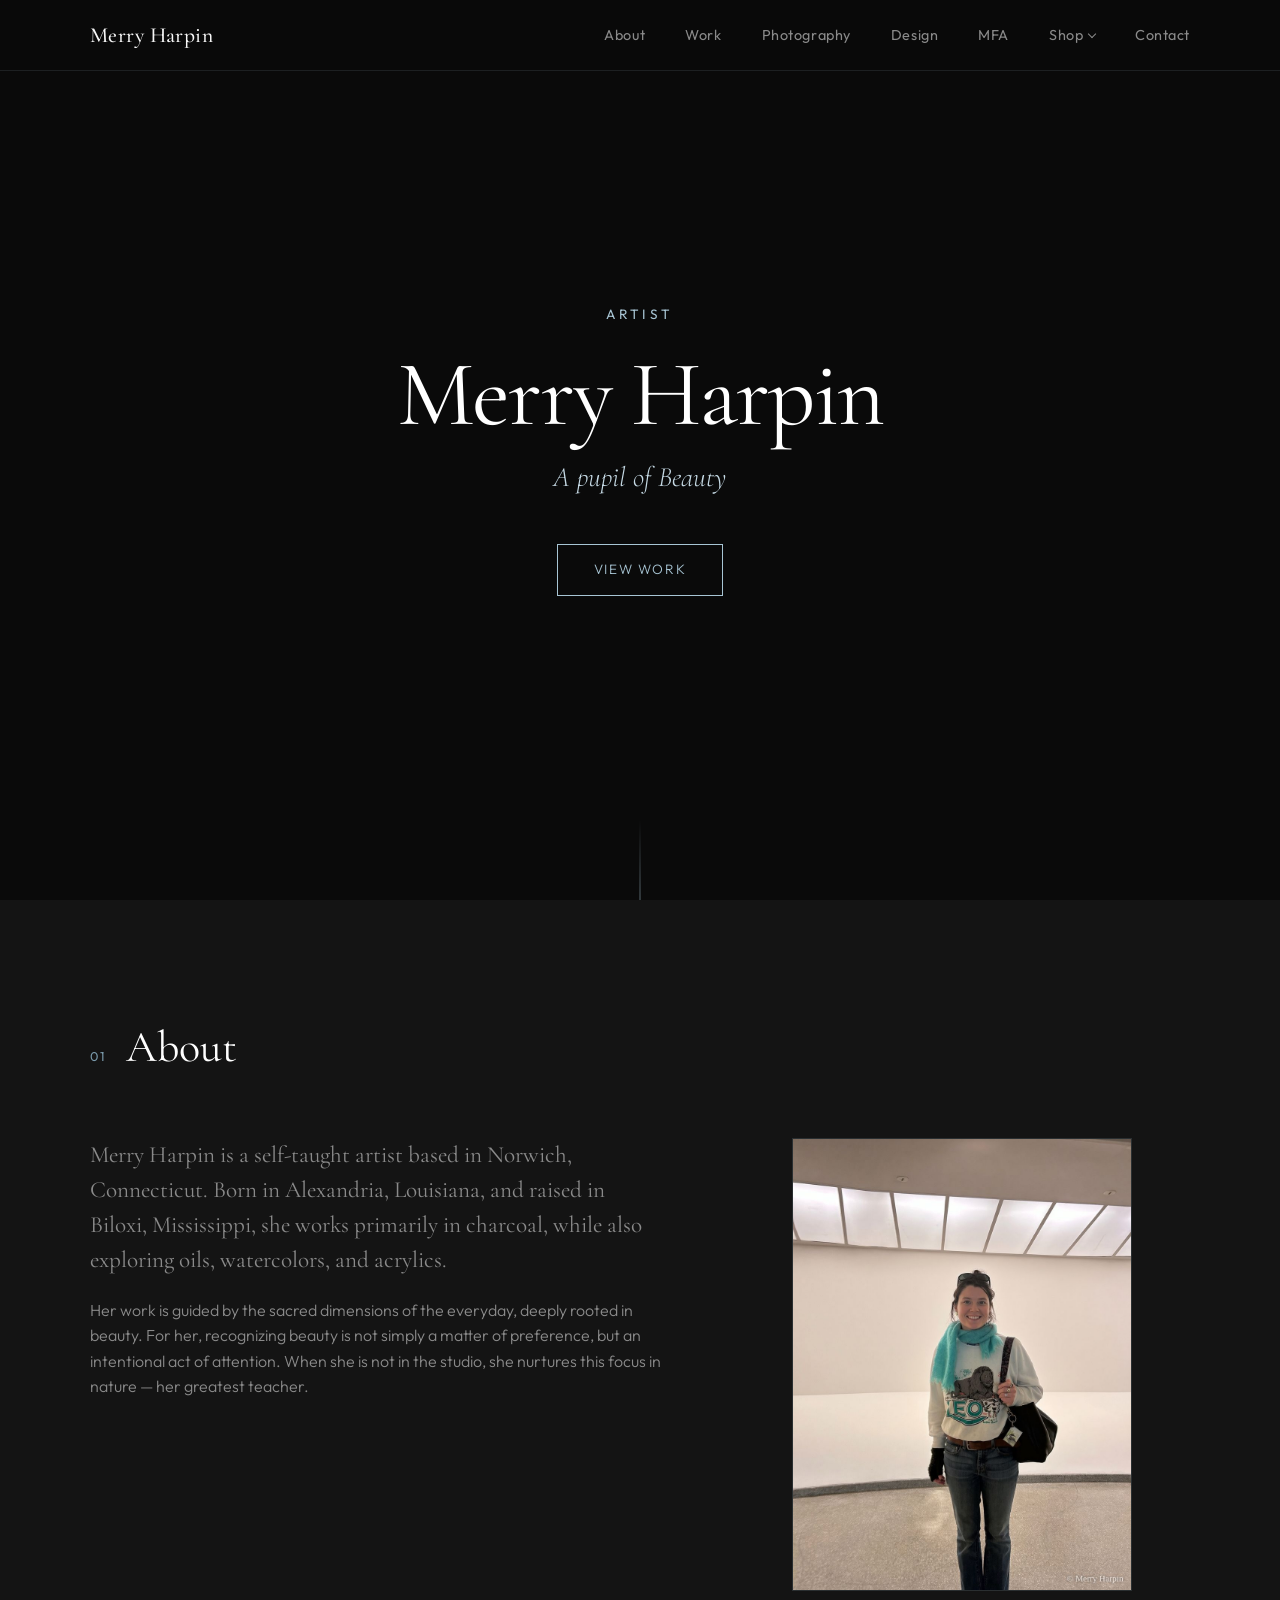
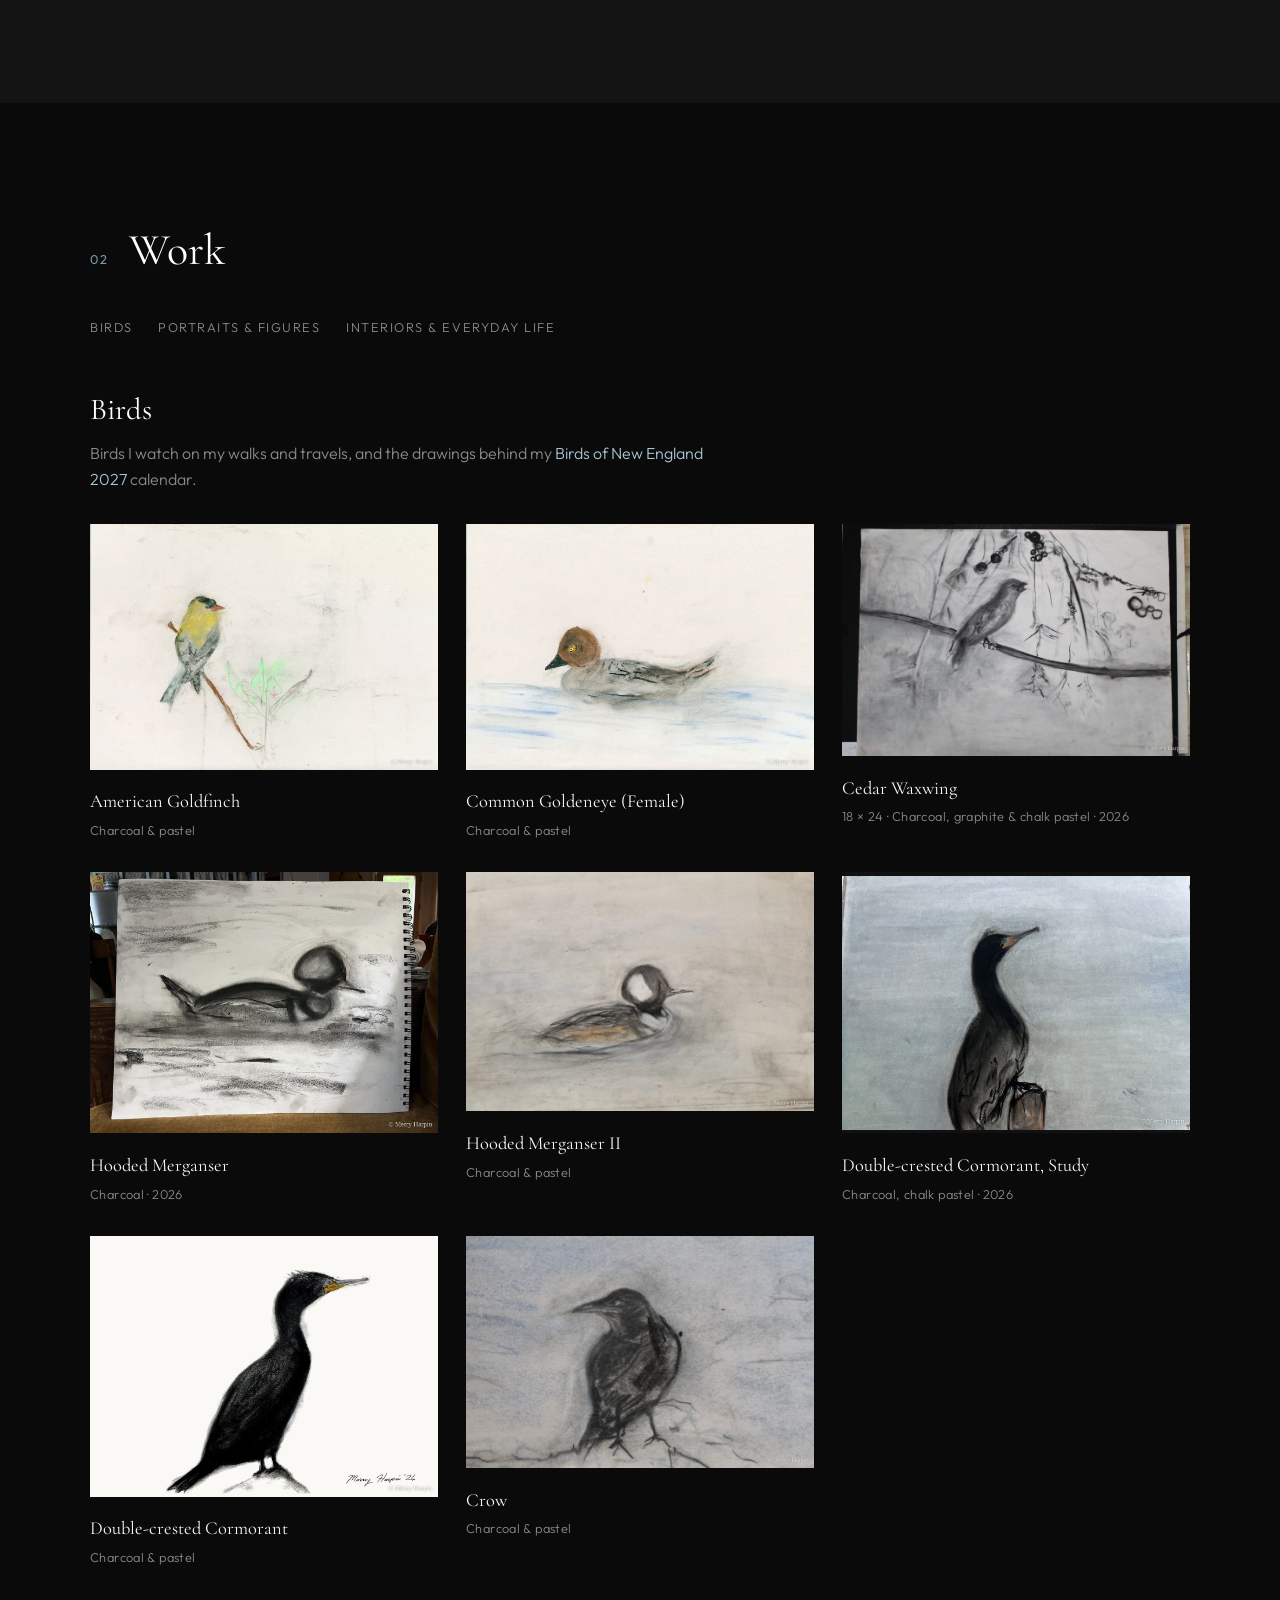
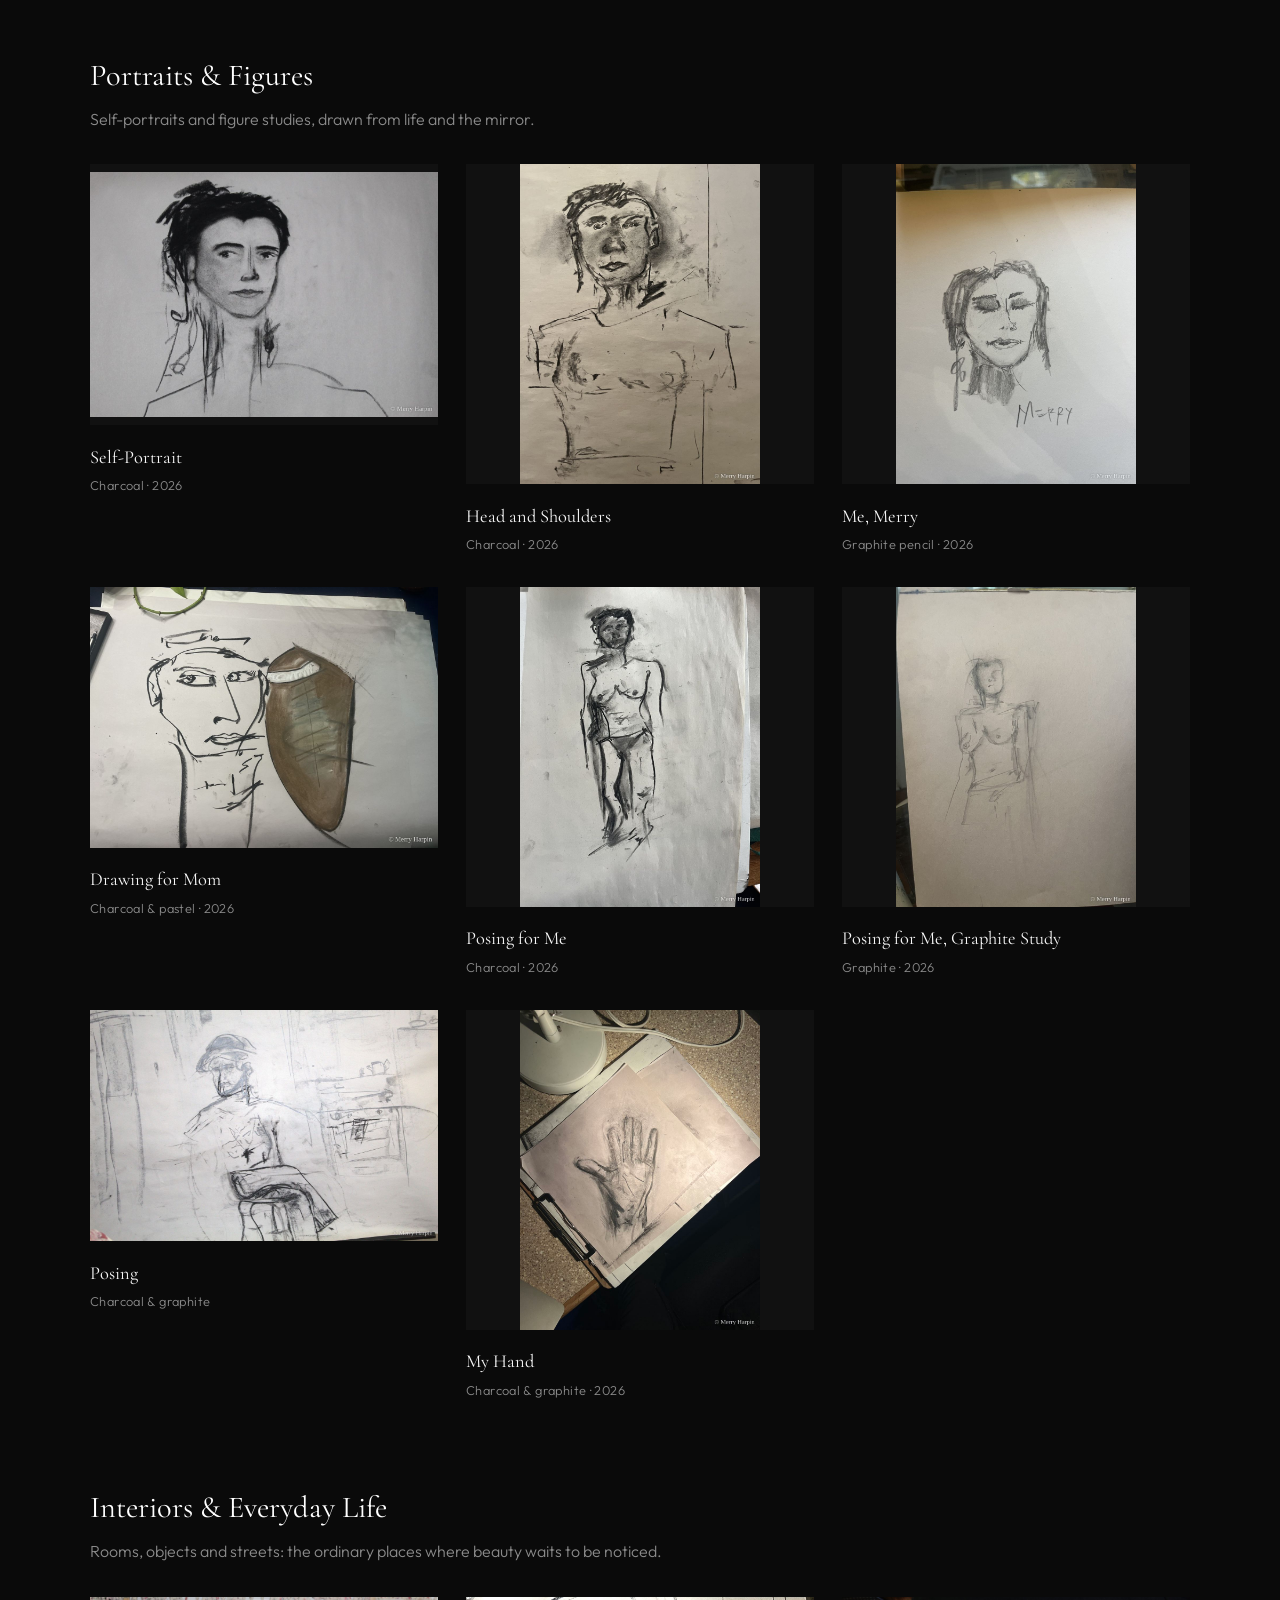
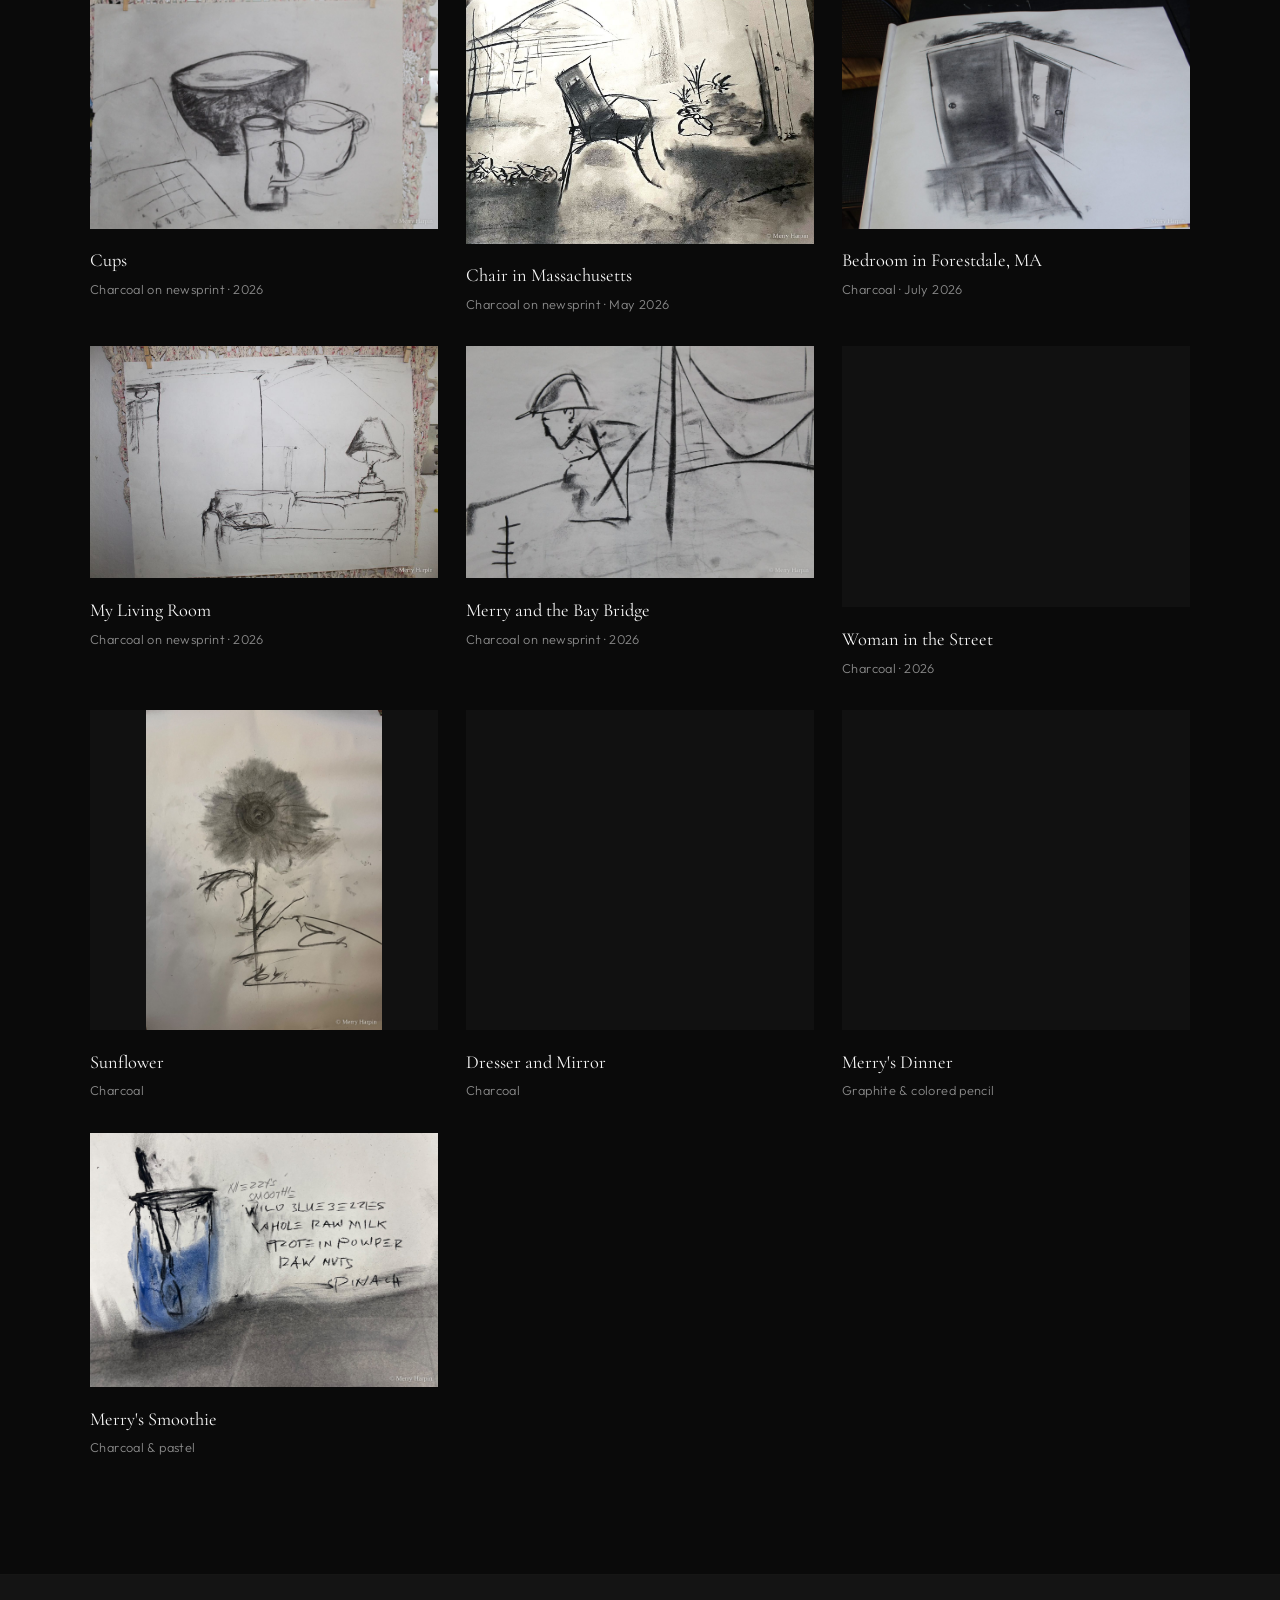
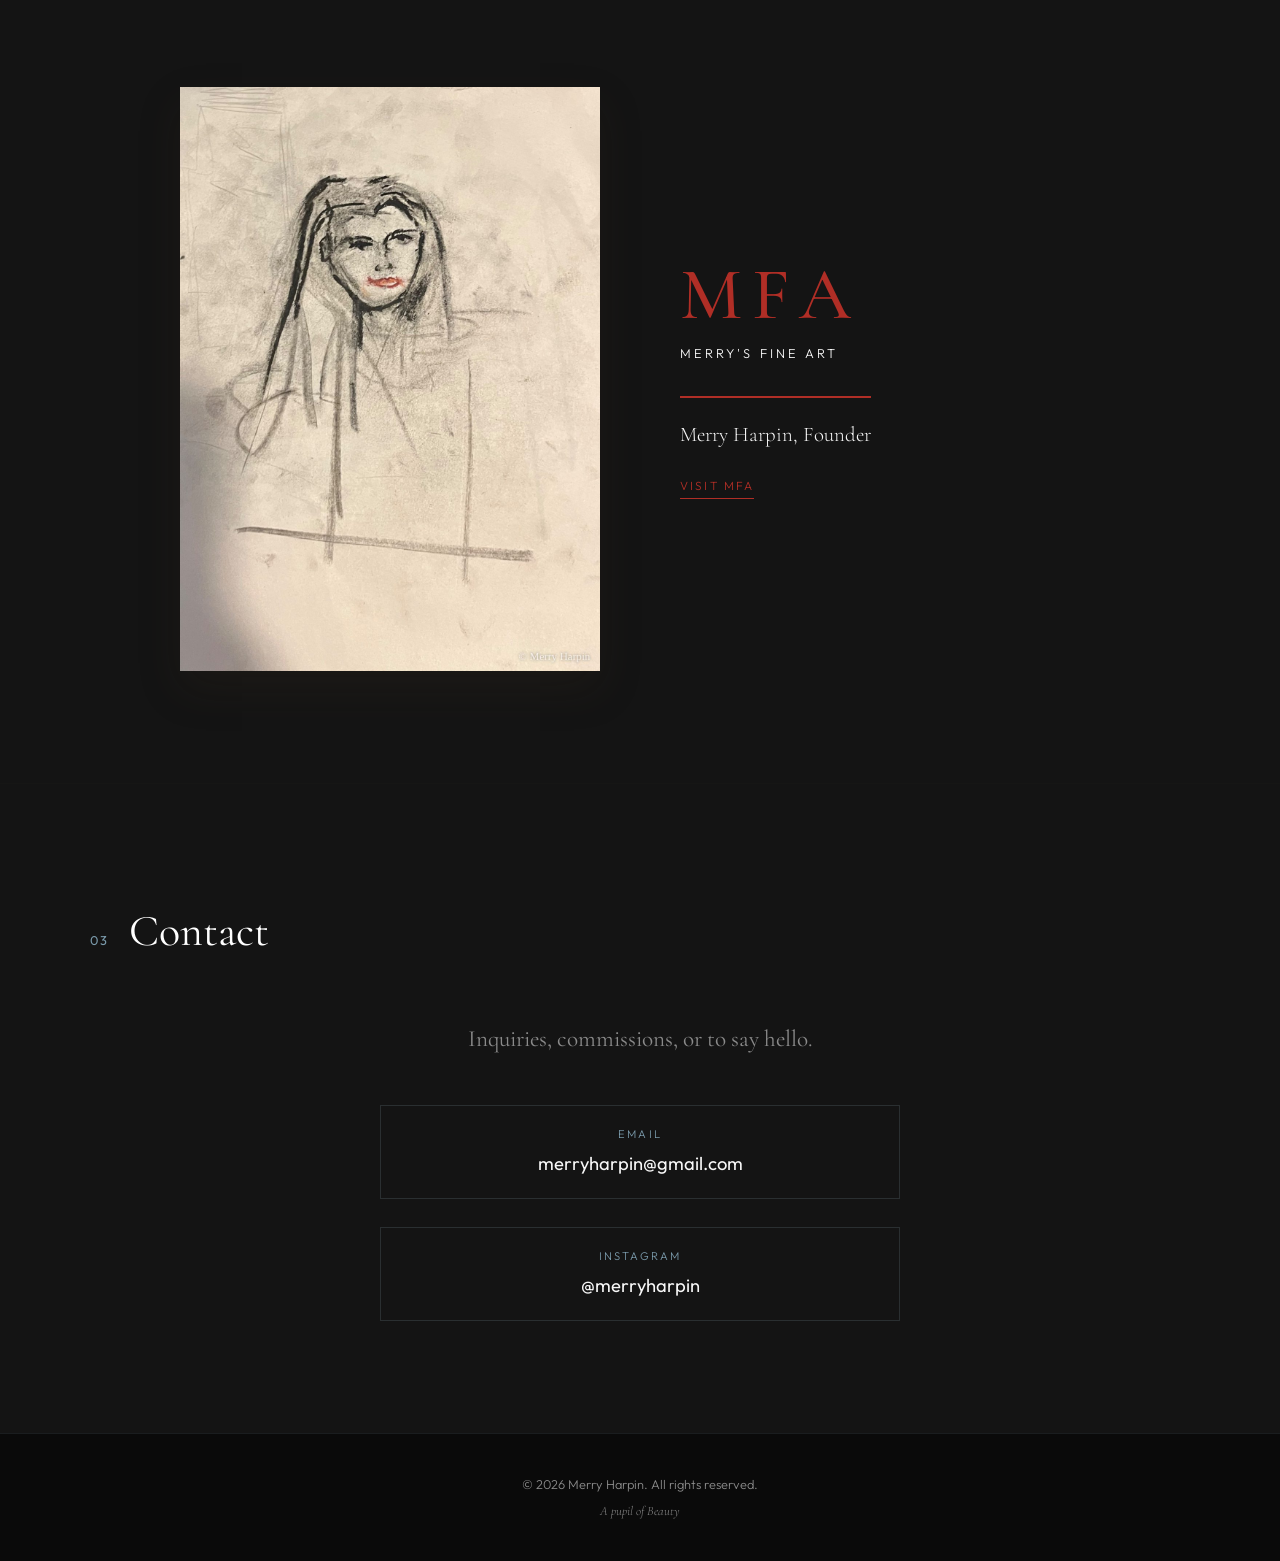
==== commit 0f529374: "Update index.html" ====
--- a/index.html
+++ b/index.html
@@ -25,7 +25,8 @@
   <style>
     /* Hover-to-see-detail image set (used for multi-view pieces) */
     .art-set { position: relative; display: block; overflow: hidden; }
-    .art-set > img { display: block; width: 100%; }
+    .art-set > img { display: block; width: 100%; aspect-ratio: 4 / 3; object-fit: contain; }
+    .art-set .art-layer { background: #ebe5d9; object-fit: contain !important; }
     .art-set .art-layer {
       position: absolute; inset: 0; width: 100%; height: 100%;
       object-fit: cover; opacity: 0; transition: opacity .6s ease;
@@ -73,6 +74,7 @@
 <li><a href="index.html#work">Work</a></li>
 <li><a href="photography.html">Photography</a></li>
         <li><a href="design.html">Design</a></li>
+        <li><a href="mfa.html">MFA</a></li>
         <li class="has-dropdown">
           <button class="dropdown-toggle" aria-haspopup="true" aria-expanded="false">Shop</button>
           <div class="dropdown-menu">
@@ -101,6 +103,7 @@
     <div class="hero-line"></div>
   </header>
 
+
   <!-- About -->
   <section id="about" class="section about">
     <div class="container">
@@ -154,7 +157,7 @@
           <article class="portfolio-item">
             <img src="bird-duck-scan.jpg" alt="Duck with a brown head and yellow eye swimming on blue water" loading="lazy" decoding="async">
             <div class="portfolio-info">
-              <h3>Common Goldeneye - Female</h3>
+              <h3>Common Goldeneye (Female)</h3>
               <p>Charcoal &amp; pastel</p>
             </div>
           </article>
@@ -371,22 +374,24 @@
     <div class="container redlips-inner">
       <img src="portrait-red-lips.jpg" alt="Portrait of a woman with long dark hair and red lips, in charcoal and pastel" loading="lazy" decoding="async">
       <div class="redlips-text">
-        <p class="redlips-kicker">Merry's Fine Art</p>
-        <h2>Red Lips</h2>
-        <p class="redlips-meta">Charcoal &amp; pastel</p>
-        <p class="redlips-founder">Merry Harpin<br>Founder of MFA (Merry's Fine Art)</p>
+        <h2>MFA</h2>
+        <p class="redlips-meta">Merry's Fine Art</p>
+        <p class="redlips-founder">Merry Harpin, Founder</p>
+        <br><a class="redlips-link" href="mfa.html">Visit MFA</a>
       </div>
     </div>
   </section>
   <style>
-    .redlips { background: linear-gradient(160deg, #3a0d14 0%, #5a1520 55%, #2a0a10 100%); padding: 6rem 0; }
-    .redlips-inner { display: grid; grid-template-columns: minmax(0, 1fr) minmax(0, 1fr); gap: 4rem; align-items: center; }
-    .redlips-inner img { width: 100%; max-width: 460px; justify-self: end; height: auto; box-shadow: 0 20px 50px rgba(0,0,0,.45); }
-    .redlips-kicker { font-size: .8rem; letter-spacing: .2em; text-transform: uppercase; color: #e8b4b8; margin-bottom: 1rem; }
-    .redlips-text h2 { font-family: var(--font-serif); font-size: clamp(2.6rem, 6vw, 4.2rem); font-weight: 400; color: #fff; line-height: 1.1; }
-    .redlips-meta { color: #e8c9cb; margin: .6rem 0 2.2rem; font-size: .95rem; }
-    .redlips-founder { font-family: var(--font-serif); font-size: 1.35rem; color: #fff; line-height: 1.6; border-top: 1px solid rgba(232,180,184,.4); padding-top: 1.4rem; display: inline-block; }
-    @media (max-width: 760px) { .redlips { padding: 4rem 0; } .redlips-inner { grid-template-columns: 1fr; gap: 2.2rem; text-align: center; } .redlips-inner img { justify-self: center; } }
+    .redlips { background: var(--black-soft); padding: 7rem 0; border-top: 1px solid rgba(43, 41, 37, 0.10); border-bottom: 1px solid rgba(43, 41, 37, 0.10); }
+    .redlips-inner { display: grid; grid-template-columns: minmax(0, 1fr) minmax(0, 1fr); gap: 5rem; align-items: center; }
+    .redlips-inner img { width: 100%; max-width: 420px; justify-self: end; height: auto; box-shadow: 0 18px 40px rgba(60, 45, 30, .18); }
+    .redlips-kicker { font-size: .78rem; letter-spacing: .22em; text-transform: uppercase; color: #b02e26; margin-bottom: 1rem; }
+    .redlips-text h2 { font-family: var(--font-serif); font-size: clamp(3rem, 7vw, 4.6rem); font-weight: 500; letter-spacing: .14em; color: #b02e26; line-height: 1; }
+    .redlips-meta { color: var(--white); margin: .7rem 0 2rem; font-size: .8rem; letter-spacing: .24em; text-transform: uppercase; }
+    .redlips-founder { font-family: var(--font-serif); font-size: 1.3rem; color: var(--white); line-height: 1.6; border-top: 2px solid #b02e26; padding-top: 1.3rem; display: inline-block; }
+    .redlips-link { display: inline-block; margin-top: 1.6rem; font-size: .74rem; letter-spacing: .18em; text-transform: uppercase; color: #b02e26; border-bottom: 1px solid currentColor; padding-bottom: 2px; }
+    .redlips-link:hover { opacity: .75; }
+    @media (max-width: 760px) { .redlips { padding: 4.5rem 0; } .redlips-inner { grid-template-columns: 1fr; gap: 2.2rem; text-align: center; } .redlips-inner img { justify-self: center; } }
   </style>
 
   <section id="contact" class="section contact">
